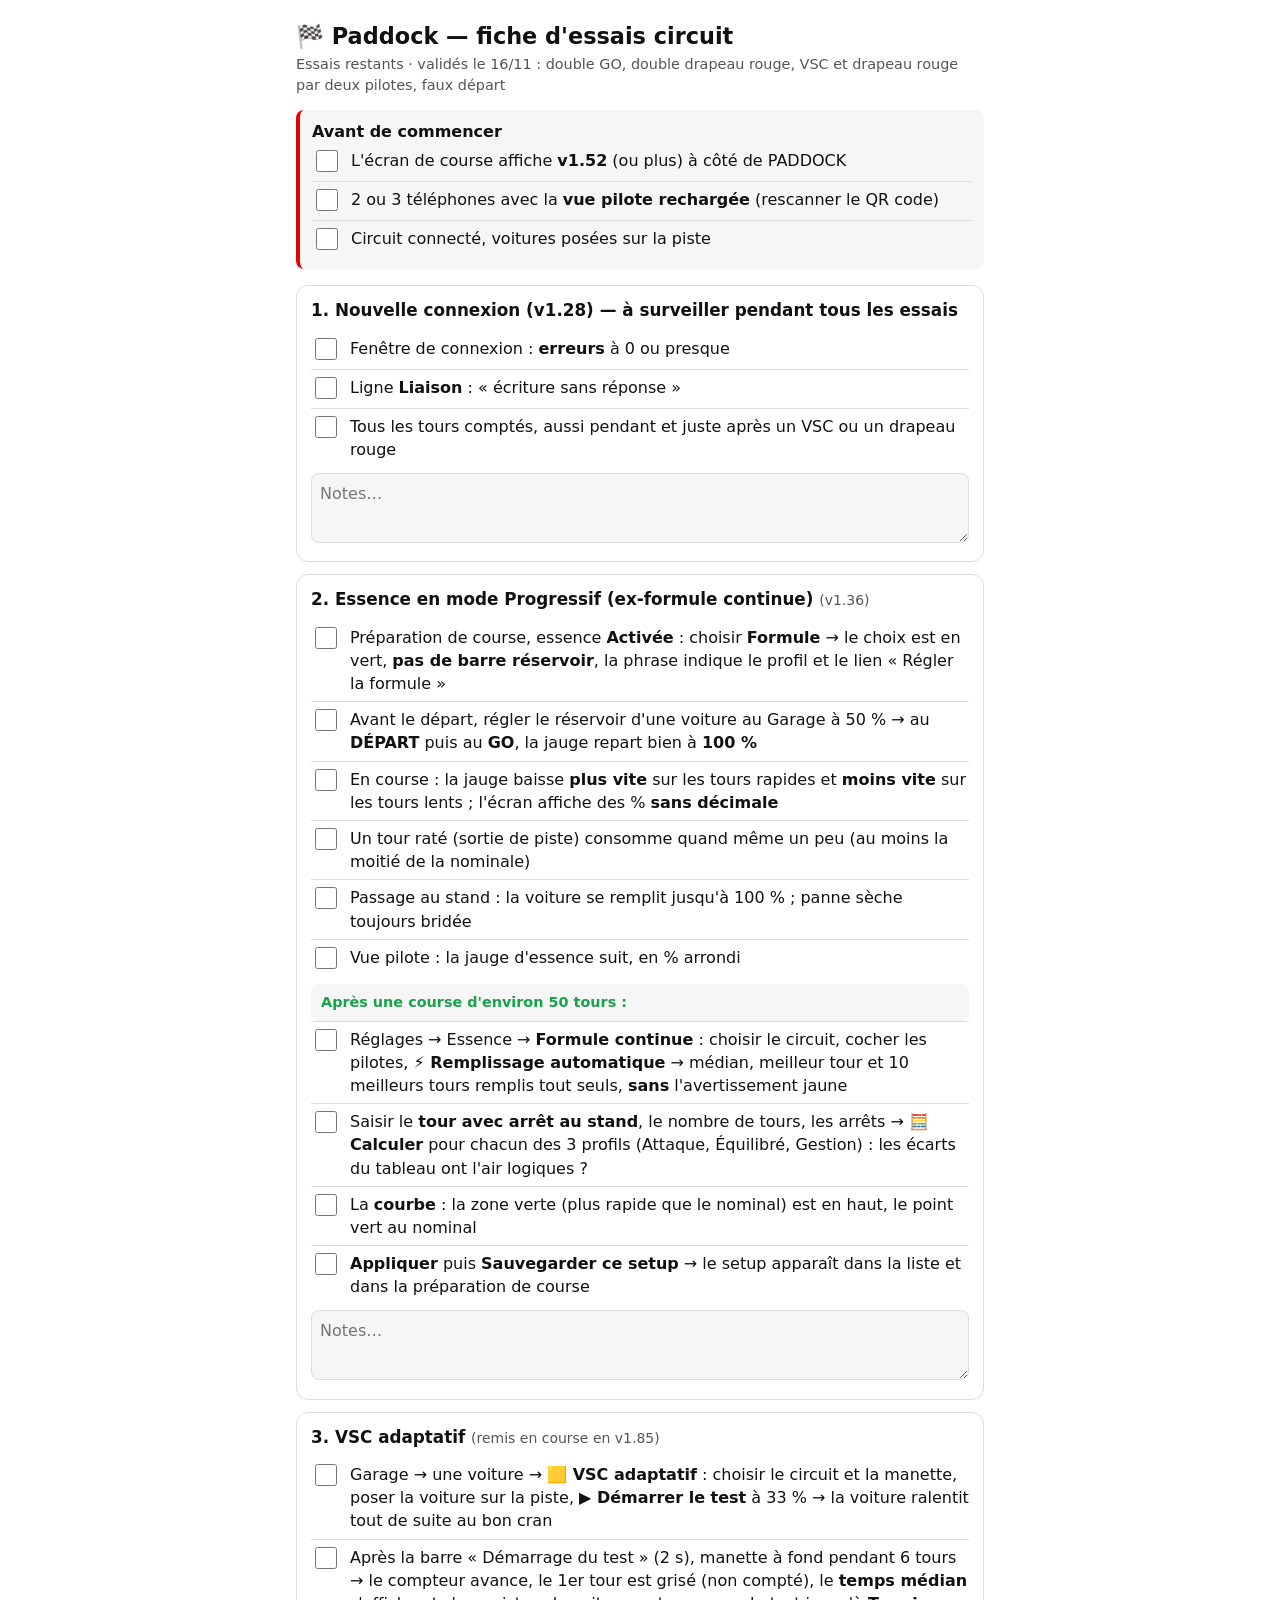
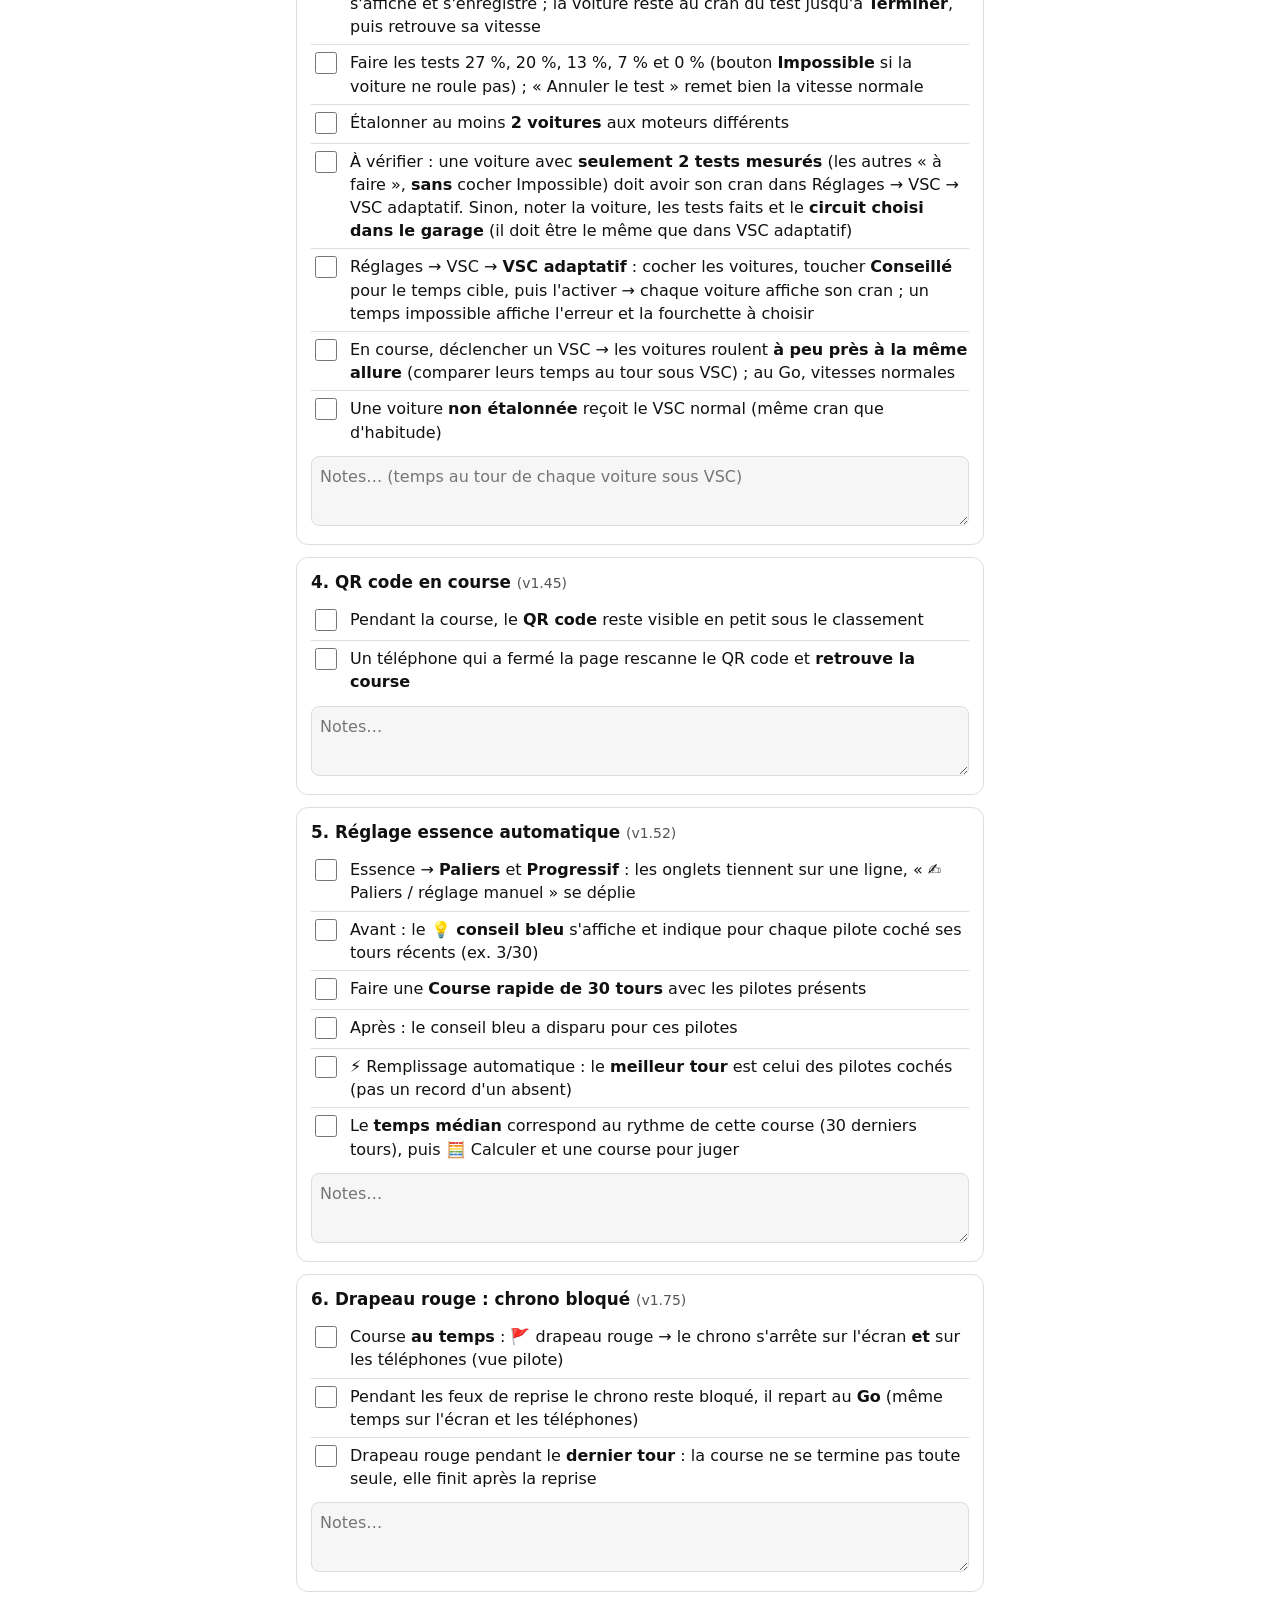
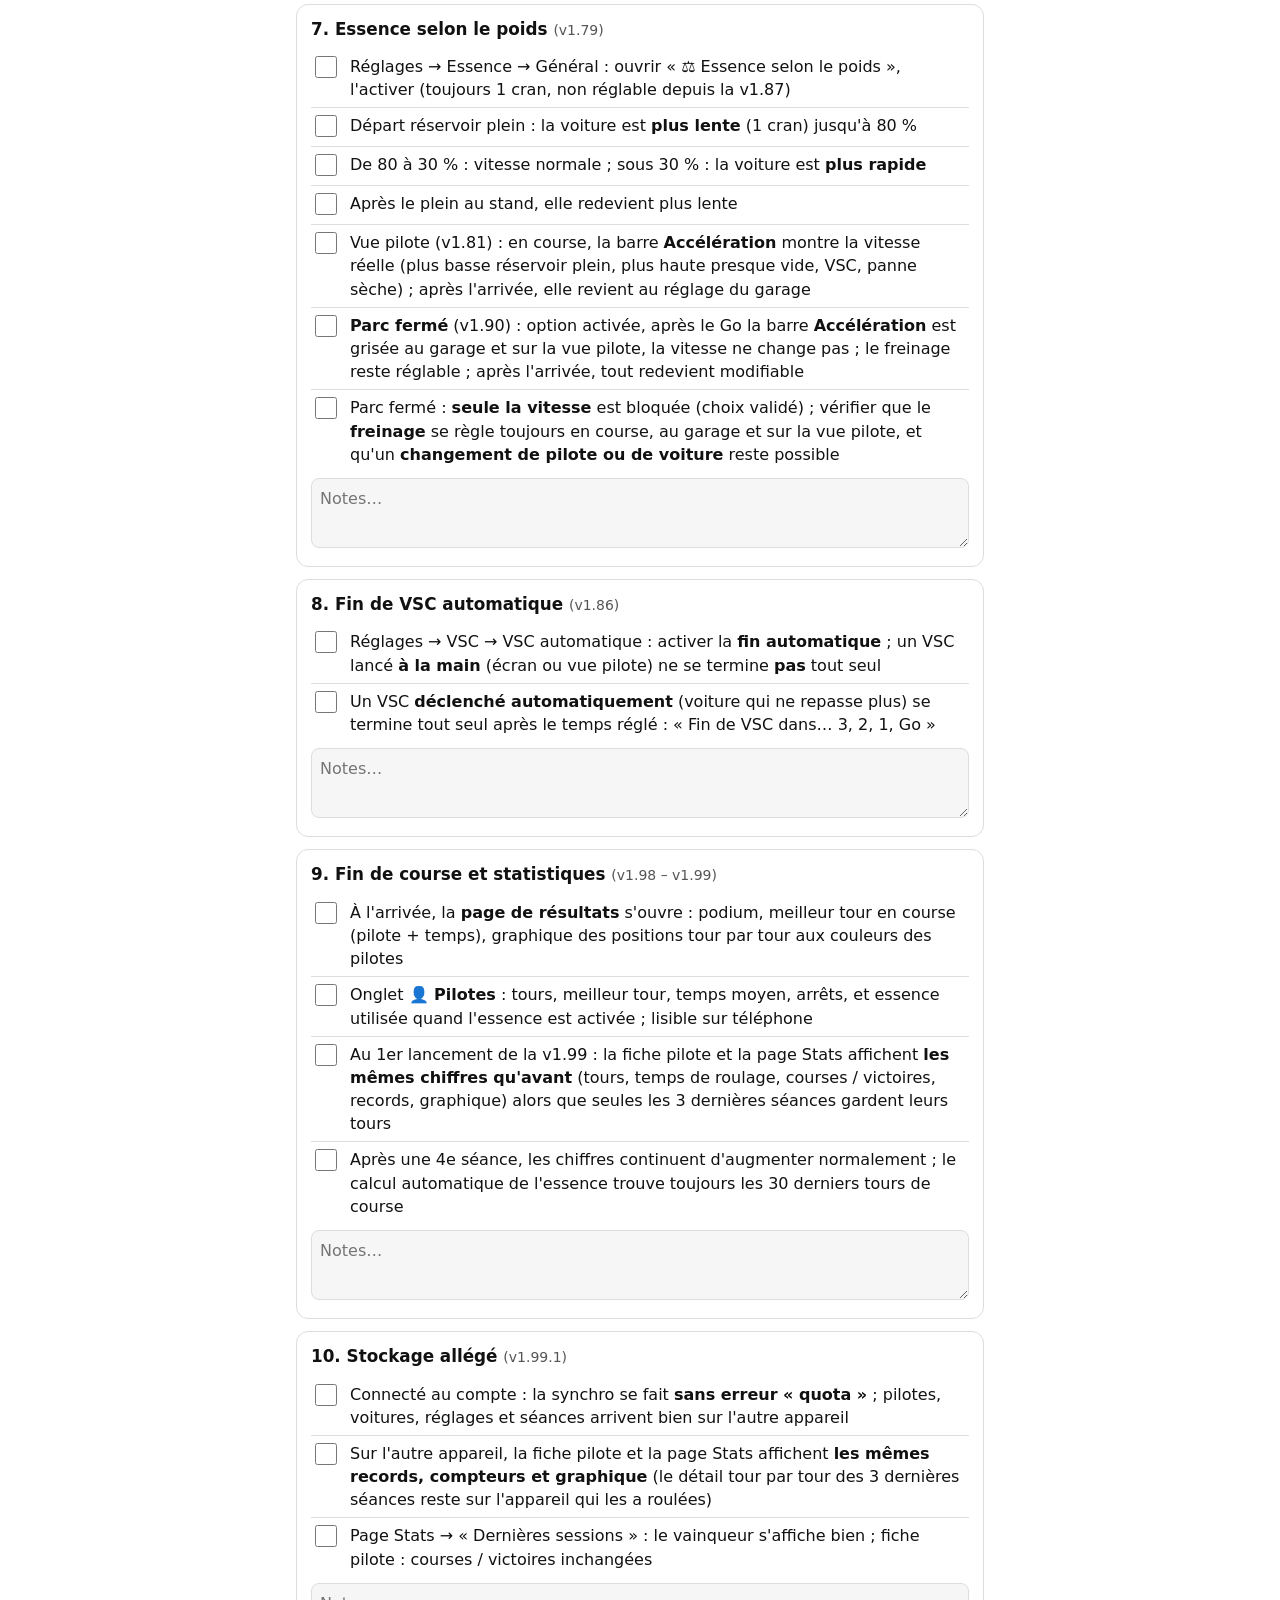
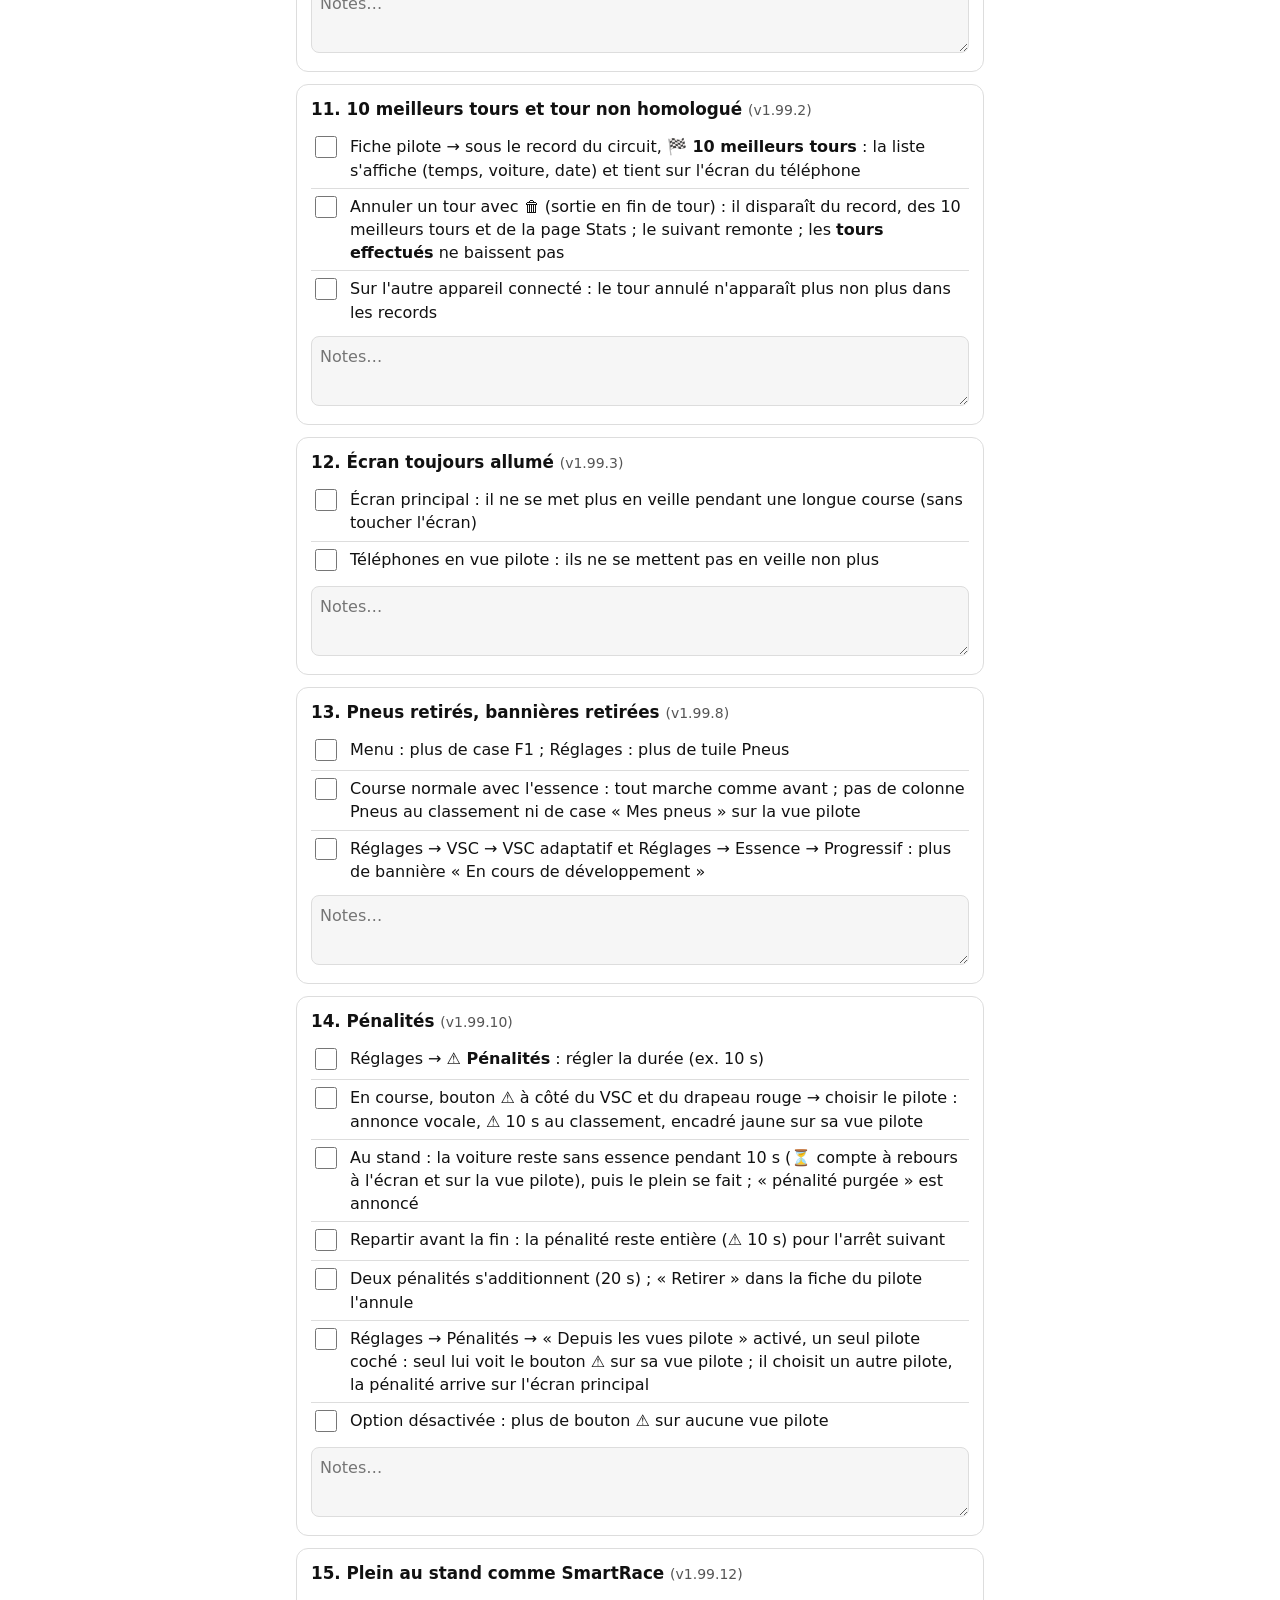
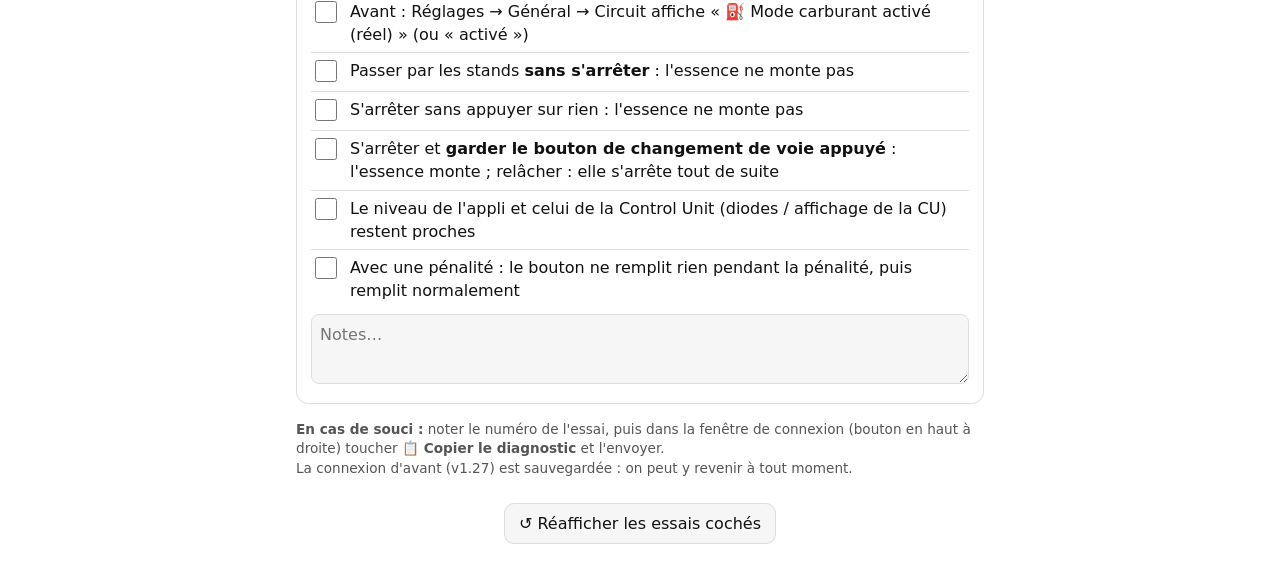
==== rapports/fiche-essais-circuit.html @ 30ddd827 "v1.99.12 : plein au stand, le mode carburant « réel » de la Control Unit (mode 6 du circuit) est rec" ====
<!doctype html>
<html lang="fr">
<head>
<meta charset="utf-8">
<meta name="viewport" content="width=device-width, initial-scale=1">
<title>Fiche d'essais circuit</title>
<style>
  :root { --bg: #ffffff; --text: #111; --muted: #555; --line: #ddd; --ok: #16a34a; --accent: #e10600; --box: #f6f6f6; }
  @media (prefers-color-scheme: dark) { :root { --bg: #0d1117; --text: #eee; --muted: #9aa4b2; --line: #2a3039; --box: #161b22; } }
  * { box-sizing: border-box; }
  body { margin: 0; background: var(--bg); color: var(--text); font: 16px/1.45 system-ui, -apple-system, "Segoe UI", Roboto, sans-serif; }
  main { max-width: 720px; margin: 0 auto; padding: 16px; }
  h1 { font-size: 1.4rem; margin: 4px 0 2px; }
  .sub { color: var(--muted); font-size: .9rem; margin-bottom: 14px; }
  .prep { background: var(--box); border-left: 4px solid var(--accent); padding: 10px 12px; border-radius: 8px; margin-bottom: 16px; }
  section { border: 1px solid var(--line); border-radius: 12px; padding: 12px 14px; margin-bottom: 12px; }
  h2 { font-size: 1.05rem; margin: 0 0 8px; }
  h2 small { color: var(--muted); font-weight: 500; }
  label { display: flex; gap: 10px; align-items: flex-start; padding: 6px 0; border-top: 1px solid var(--line); cursor: pointer; }
  label:first-of-type { border-top: 0; }
  input[type=checkbox] { width: 22px; height: 22px; flex: none; margin-top: 1px; accent-color: var(--ok); }
  .ok { color: var(--ok); font-weight: 700; }
  .warn { background: var(--box); border-radius: 8px; padding: 8px 10px; font-size: .9rem; margin-top: 6px; }
  textarea { width: 100%; min-height: 70px; margin-top: 6px; background: var(--box); color: var(--text); border: 1px solid var(--line); border-radius: 8px; padding: 8px; font: inherit; }
  footer { color: var(--muted); font-size: .85rem; margin: 16px 0 24px; }
  @media print { textarea { min-height: 50px; } section { break-inside: avoid; } }
</style>
</head>
<body>
<main>
  <h1>🏁 Paddock — fiche d'essais circuit</h1>
  <div class="sub">Essais restants · validés le 16/11 : double GO, double drapeau rouge, VSC et drapeau rouge par deux pilotes, faux départ</div>

  <div class="prep">
    <b>Avant de commencer</b>
    <label><input type="checkbox"><span>L'écran de course affiche <b>v1.52</b> (ou plus) à côté de PADDOCK</span></label>
    <label><input type="checkbox"><span>2 ou 3 téléphones avec la <b>vue pilote rechargée</b> (rescanner le QR code)</span></label>
    <label><input type="checkbox"><span>Circuit connecté, voitures posées sur la piste</span></label>
  </div>

  <section>
    <h2>1. Nouvelle connexion (v1.28) — à surveiller pendant tous les essais</h2>
    <label><input type="checkbox"><span>Fenêtre de connexion : <b>erreurs</b> à 0 ou presque</span></label>
    <label><input type="checkbox"><span>Ligne <b>Liaison</b> : « écriture sans réponse »</span></label>
    <label><input type="checkbox"><span>Tous les tours comptés, aussi pendant et juste après un VSC ou un drapeau rouge</span></label>
    <textarea placeholder="Notes…"></textarea>
  </section>

  <section>
    <h2>2. Essence en mode Progressif (ex-formule continue) <small>(v1.36)</small></h2>
    <label><input type="checkbox"><span>Préparation de course, essence <b>Activée</b> : choisir <b>Formule</b> → le choix est en vert, <b>pas de barre réservoir</b>, la phrase indique le profil et le lien « Régler la formule »</span></label>
    <label><input type="checkbox"><span>Avant le départ, régler le réservoir d'une voiture au Garage à 50 % → au <b>DÉPART</b> puis au <b>GO</b>, la jauge repart bien à <b>100 %</b></span></label>
    <label><input type="checkbox"><span>En course : la jauge baisse <b>plus vite</b> sur les tours rapides et <b>moins vite</b> sur les tours lents ; l'écran affiche des % <b>sans décimale</b></span></label>
    <label><input type="checkbox"><span>Un tour raté (sortie de piste) consomme quand même un peu (au moins la moitié de la nominale)</span></label>
    <label><input type="checkbox"><span>Passage au stand : la voiture se remplit jusqu'à 100 % ; panne sèche toujours bridée</span></label>
    <label><input type="checkbox"><span>Vue pilote : la jauge d'essence suit, en % arrondi</span></label>
    <div class="warn"><span class="ok">Après une course d'environ 50 tours :</span></div>
    <label><input type="checkbox"><span>Réglages → Essence → <b>Formule continue</b> : choisir le circuit, cocher les pilotes, <b>⚡ Remplissage automatique</b> → médian, meilleur tour et 10 meilleurs tours remplis tout seuls, <b>sans</b> l'avertissement jaune</span></label>
    <label><input type="checkbox"><span>Saisir le <b>tour avec arrêt au stand</b>, le nombre de tours, les arrêts → <b>🧮 Calculer</b> pour chacun des 3 profils (Attaque, Équilibré, Gestion) : les écarts du tableau ont l'air logiques ?</span></label>
    <label><input type="checkbox"><span>La <b>courbe</b> : la zone verte (plus rapide que le nominal) est en haut, le point vert au nominal</span></label>
    <label><input type="checkbox"><span><b>Appliquer</b> puis <b>Sauvegarder ce setup</b> → le setup apparaît dans la liste et dans la préparation de course</span></label>
    <textarea placeholder="Notes…"></textarea>
  </section>

  <section>
    <h2>3. VSC adaptatif <small>(remis en course en v1.85)</small></h2>
    <label><input type="checkbox"><span>Garage → une voiture → <b>🟨 VSC adaptatif</b> : choisir le circuit et la manette, poser la voiture sur la piste, <b>▶ Démarrer le test</b> à 33 % → la voiture ralentit tout de suite au bon cran</span></label>
    <label><input type="checkbox"><span>Après la barre « Démarrage du test » (2 s), manette à fond pendant 6 tours → le compteur avance, le 1er tour est grisé (non compté), le <b>temps médian</b> s'affiche et s'enregistre ; la voiture reste au cran du test jusqu'à <b>Terminer</b>, puis retrouve sa vitesse</span></label>
    <label><input type="checkbox"><span>Faire les tests 27 %, 20 %, 13 %, 7 % et 0 % (bouton <b>Impossible</b> si la voiture ne roule pas) ; « Annuler le test » remet bien la vitesse normale</span></label>
    <label><input type="checkbox"><span>Étalonner au moins <b>2 voitures</b> aux moteurs différents</span></label>
    <label><input type="checkbox"><span>À vérifier : une voiture avec <b>seulement 2 tests mesurés</b> (les autres « à faire », <b>sans</b> cocher Impossible) doit avoir son cran dans Réglages → VSC → VSC adaptatif. Sinon, noter la voiture, les tests faits et le <b>circuit choisi dans le garage</b> (il doit être le même que dans VSC adaptatif)</span></label>
    <label><input type="checkbox"><span>Réglages → VSC → <b>VSC adaptatif</b> : cocher les voitures, toucher <b>Conseillé</b> pour le temps cible, puis l'activer → chaque voiture affiche son cran ; un temps impossible affiche l'erreur et la fourchette à choisir</span></label>
    <label><input type="checkbox"><span>En course, déclencher un VSC → les voitures roulent <b>à peu près à la même allure</b> (comparer leurs temps au tour sous VSC) ; au Go, vitesses normales</span></label>
    <label><input type="checkbox"><span>Une voiture <b>non étalonnée</b> reçoit le VSC normal (même cran que d'habitude)</span></label>
    <textarea placeholder="Notes… (temps au tour de chaque voiture sous VSC)"></textarea>
  </section>

  <section>
    <h2>4. QR code en course <small>(v1.45)</small></h2>
    <label><input type="checkbox"><span>Pendant la course, le <b>QR code</b> reste visible en petit sous le classement</span></label>
    <label><input type="checkbox"><span>Un téléphone qui a fermé la page rescanne le QR code et <b>retrouve la course</b></span></label>
    <textarea placeholder="Notes…"></textarea>
  </section>

  <section>
    <h2>5. Réglage essence automatique <small>(v1.52)</small></h2>
    <label><input type="checkbox"><span>Essence → <b>Paliers</b> et <b>Progressif</b> : les onglets tiennent sur une ligne, « ✍️ Paliers / réglage manuel » se déplie</span></label>
    <label><input type="checkbox"><span>Avant : le <b>💡 conseil bleu</b> s'affiche et indique pour chaque pilote coché ses tours récents (ex. 3/30)</span></label>
    <label><input type="checkbox"><span>Faire une <b>Course rapide de 30 tours</b> avec les pilotes présents</span></label>
    <label><input type="checkbox"><span>Après : le conseil bleu a disparu pour ces pilotes</span></label>
    <label><input type="checkbox"><span>⚡ Remplissage automatique : le <b>meilleur tour</b> est celui des pilotes cochés (pas un record d'un absent)</span></label>
    <label><input type="checkbox"><span>Le <b>temps médian</b> correspond au rythme de cette course (30 derniers tours), puis 🧮 Calculer et une course pour juger</span></label>
    <textarea placeholder="Notes…"></textarea>
  </section>

  <section>
    <h2>6. Drapeau rouge : chrono bloqué <small>(v1.75)</small></h2>
    <label><input type="checkbox"><span>Course <b>au temps</b> : 🚩 drapeau rouge → le chrono s'arrête sur l'écran <b>et</b> sur les téléphones (vue pilote)</span></label>
    <label><input type="checkbox"><span>Pendant les feux de reprise le chrono reste bloqué, il repart au <b>Go</b> (même temps sur l'écran et les téléphones)</span></label>
    <label><input type="checkbox"><span>Drapeau rouge pendant le <b>dernier tour</b> : la course ne se termine pas toute seule, elle finit après la reprise</span></label>
    <textarea placeholder="Notes…"></textarea>
  </section>

  <section>
    <h2>7. Essence selon le poids <small>(v1.79)</small></h2>
    <label><input type="checkbox"><span>Réglages → Essence → Général : ouvrir « ⚖️ Essence selon le poids », l'activer (toujours 1 cran, non réglable depuis la v1.87)</span></label>
    <label><input type="checkbox"><span>Départ réservoir plein : la voiture est <b>plus lente</b> (1 cran) jusqu'à 80 %</span></label>
    <label><input type="checkbox"><span>De 80 à 30 % : vitesse normale ; sous 30 % : la voiture est <b>plus rapide</b></span></label>
    <label><input type="checkbox"><span>Après le plein au stand, elle redevient plus lente</span></label>
    <label><input type="checkbox"><span>Vue pilote (v1.81) : en course, la barre <b>Accélération</b> montre la vitesse réelle (plus basse réservoir plein, plus haute presque vide, VSC, panne sèche) ; après l'arrivée, elle revient au réglage du garage</span></label>
    <label><input type="checkbox"><span><b>Parc fermé</b> (v1.90) : option activée, après le Go la barre <b>Accélération</b> est grisée au garage et sur la vue pilote, la vitesse ne change pas ; le freinage reste réglable ; après l'arrivée, tout redevient modifiable</span></label>
    <label><input type="checkbox"><span>Parc fermé : <b>seule la vitesse</b> est bloquée (choix validé) ; vérifier que le <b>freinage</b> se règle toujours en course, au garage et sur la vue pilote, et qu'un <b>changement de pilote ou de voiture</b> reste possible</span></label>
    <textarea placeholder="Notes…"></textarea>
  </section>

  <section>
    <h2>8. Fin de VSC automatique <small>(v1.86)</small></h2>
    <label><input type="checkbox"><span>Réglages → VSC → VSC automatique : activer la <b>fin automatique</b> ; un VSC lancé <b>à la main</b> (écran ou vue pilote) ne se termine <b>pas</b> tout seul</span></label>
    <label><input type="checkbox"><span>Un VSC <b>déclenché automatiquement</b> (voiture qui ne repasse plus) se termine tout seul après le temps réglé : « Fin de VSC dans… 3, 2, 1, Go »</span></label>
    <textarea placeholder="Notes…"></textarea>
  </section>

  <section>
    <h2>9. Fin de course et statistiques <small>(v1.98 – v1.99)</small></h2>
    <label><input type="checkbox"><span>À l'arrivée, la <b>page de résultats</b> s'ouvre : podium, meilleur tour en course (pilote + temps), graphique des positions tour par tour aux couleurs des pilotes</span></label>
    <label><input type="checkbox"><span>Onglet <b>👤 Pilotes</b> : tours, meilleur tour, temps moyen, arrêts, et essence utilisée quand l'essence est activée ; lisible sur téléphone</span></label>
    <label><input type="checkbox"><span>Au 1er lancement de la v1.99 : la fiche pilote et la page Stats affichent <b>les mêmes chiffres qu'avant</b> (tours, temps de roulage, courses / victoires, records, graphique) alors que seules les 3 dernières séances gardent leurs tours</span></label>
    <label><input type="checkbox"><span>Après une 4e séance, les chiffres continuent d'augmenter normalement ; le calcul automatique de l'essence trouve toujours les 30 derniers tours de course</span></label>
    <textarea placeholder="Notes…"></textarea>
  </section>

  <section>
    <h2>10. Stockage allégé <small>(v1.99.1)</small></h2>
    <label><input type="checkbox"><span>Connecté au compte : la synchro se fait <b>sans erreur « quota »</b> ; pilotes, voitures, réglages et séances arrivent bien sur l'autre appareil</span></label>
    <label><input type="checkbox"><span>Sur l'autre appareil, la fiche pilote et la page Stats affichent <b>les mêmes records, compteurs et graphique</b> (le détail tour par tour des 3 dernières séances reste sur l'appareil qui les a roulées)</span></label>
    <label><input type="checkbox"><span>Page Stats → « Dernières sessions » : le vainqueur s'affiche bien ; fiche pilote : courses / victoires inchangées</span></label>
    <textarea placeholder="Notes…"></textarea>
  </section>

  <section>
    <h2>11. 10 meilleurs tours et tour non homologué <small>(v1.99.2)</small></h2>
    <label><input type="checkbox"><span>Fiche pilote → sous le record du circuit, <b>🏁 10 meilleurs tours</b> : la liste s'affiche (temps, voiture, date) et tient sur l'écran du téléphone</span></label>
    <label><input type="checkbox"><span>Annuler un tour avec 🗑 (sortie en fin de tour) : il disparaît du record, des 10 meilleurs tours et de la page Stats ; le suivant remonte ; les <b>tours effectués</b> ne baissent pas</span></label>
    <label><input type="checkbox"><span>Sur l'autre appareil connecté : le tour annulé n'apparaît plus non plus dans les records</span></label>
    <textarea placeholder="Notes…"></textarea>
  </section>

  <section>
    <h2>12. Écran toujours allumé <small>(v1.99.3)</small></h2>
    <label><input type="checkbox"><span>Écran principal : il ne se met plus en veille pendant une longue course (sans toucher l'écran)</span></label>
    <label><input type="checkbox"><span>Téléphones en vue pilote : ils ne se mettent pas en veille non plus</span></label>
    <textarea placeholder="Notes…"></textarea>
  </section>

  <section>
    <h2>13. Pneus retirés, bannières retirées <small>(v1.99.8)</small></h2>
    <label><input type="checkbox"><span>Menu : plus de case F1 ; Réglages : plus de tuile Pneus</span></label>
    <label><input type="checkbox"><span>Course normale avec l'essence : tout marche comme avant ; pas de colonne Pneus au classement ni de case « Mes pneus » sur la vue pilote</span></label>
    <label><input type="checkbox"><span>Réglages → VSC → VSC adaptatif et Réglages → Essence → Progressif : plus de bannière « En cours de développement »</span></label>
    <textarea placeholder="Notes…"></textarea>
  </section>

  <section>
    <h2>14. Pénalités <small>(v1.99.10)</small></h2>
    <label><input type="checkbox"><span>Réglages → <b>⚠️ Pénalités</b> : régler la durée (ex. 10 s)</span></label>
    <label><input type="checkbox"><span>En course, bouton <b>⚠️</b> à côté du VSC et du drapeau rouge → choisir le pilote : annonce vocale, ⚠️ 10 s au classement, encadré jaune sur sa vue pilote</span></label>
    <label><input type="checkbox"><span>Au stand : la voiture reste sans essence pendant 10 s (⏳ compte à rebours à l'écran et sur la vue pilote), puis le plein se fait ; « pénalité purgée » est annoncé</span></label>
    <label><input type="checkbox"><span>Repartir avant la fin : la pénalité reste entière (⚠️ 10 s) pour l'arrêt suivant</span></label>
    <label><input type="checkbox"><span>Deux pénalités s'additionnent (20 s) ; « Retirer » dans la fiche du pilote l'annule</span></label>
    <label><input type="checkbox"><span>Réglages → Pénalités → « Depuis les vues pilote » activé, un seul pilote coché : seul lui voit le bouton ⚠️ sur sa vue pilote ; il choisit un autre pilote, la pénalité arrive sur l'écran principal</span></label>
    <label><input type="checkbox"><span>Option désactivée : plus de bouton ⚠️ sur aucune vue pilote</span></label>
    <textarea placeholder="Notes…"></textarea>
  </section>

  <section>
    <h2>15. Plein au stand comme SmartRace <small>(v1.99.12)</small></h2>
    <label><input type="checkbox"><span>Avant : Réglages → Général → Circuit affiche « ⛽ Mode carburant activé (réel) » (ou « activé »)</span></label>
    <label><input type="checkbox"><span>Passer par les stands <b>sans s'arrêter</b> : l'essence ne monte pas</span></label>
    <label><input type="checkbox"><span>S'arrêter sans appuyer sur rien : l'essence ne monte pas</span></label>
    <label><input type="checkbox"><span>S'arrêter et <b>garder le bouton de changement de voie appuyé</b> : l'essence monte ; relâcher : elle s'arrête tout de suite</span></label>
    <label><input type="checkbox"><span>Le niveau de l'appli et celui de la Control Unit (diodes / affichage de la CU) restent proches</span></label>
    <label><input type="checkbox"><span>Avec une pénalité : le bouton ne remplit rien pendant la pénalité, puis remplit normalement</span></label>
    <textarea placeholder="Notes…"></textarea>
  </section>

  <footer>
    <b>En cas de souci :</b> noter le numéro de l'essai, puis dans la fenêtre de connexion (bouton en haut à droite) toucher <b>📋 Copier le diagnostic</b> et l'envoyer.<br>
    La connexion d'avant (v1.27) est sauvegardée : on peut y revenir à tout moment.
  </footer>
  <p style="text-align:center;margin:0 0 24px"><button id="resetDone" style="font:inherit;padding:8px 14px;border-radius:10px;border:1px solid var(--line);background:var(--box);color:var(--text)">↺ Réafficher les essais cochés</button></p>
</main>
<script>
// Une case cochée fait disparaître sa ligne (et l'essai entier quand toutes ses cases sont cochées).
// Gardé sur ce téléphone : en rouvrant la fiche, on ne voit plus que ce qui reste à faire.
(() => {
  const KEY = 'paddock.fiche.faits';
  let done = [];
  try { done = JSON.parse(localStorage.getItem(KEY) || '[]'); } catch (e) { done = []; }
  const save = () => { try { localStorage.setItem(KEY, JSON.stringify(done)); } catch (e) { /* stockage indisponible */ } };
  const boxes = [...document.querySelectorAll('label input[type=checkbox]')];
  const keyOf = (cb) => cb.closest('label').innerText.trim().slice(0, 80);
  const apply = () => {
    boxes.forEach((cb) => { const hide = done.includes(keyOf(cb)); cb.checked = hide; cb.closest('label').style.display = hide ? 'none' : ''; });
    document.querySelectorAll('section, .prep').forEach((s) => {
      const ls = [...s.querySelectorAll('label')];
      if (ls.length) s.style.display = ls.every((l) => l.style.display === 'none') ? 'none' : '';
    });
  };
  boxes.forEach((cb) => cb.addEventListener('change', () => {
    const k = keyOf(cb);
    if (cb.checked && !done.includes(k)) done.push(k);
    if (!cb.checked) done = done.filter((x) => x !== k);
    save();
    setTimeout(apply, 250); // petit délai pour voir la case se cocher
  }));
  document.getElementById('resetDone').onclick = () => { done = []; save(); apply(); };
  apply();
})();
</script>
</body>
</html>
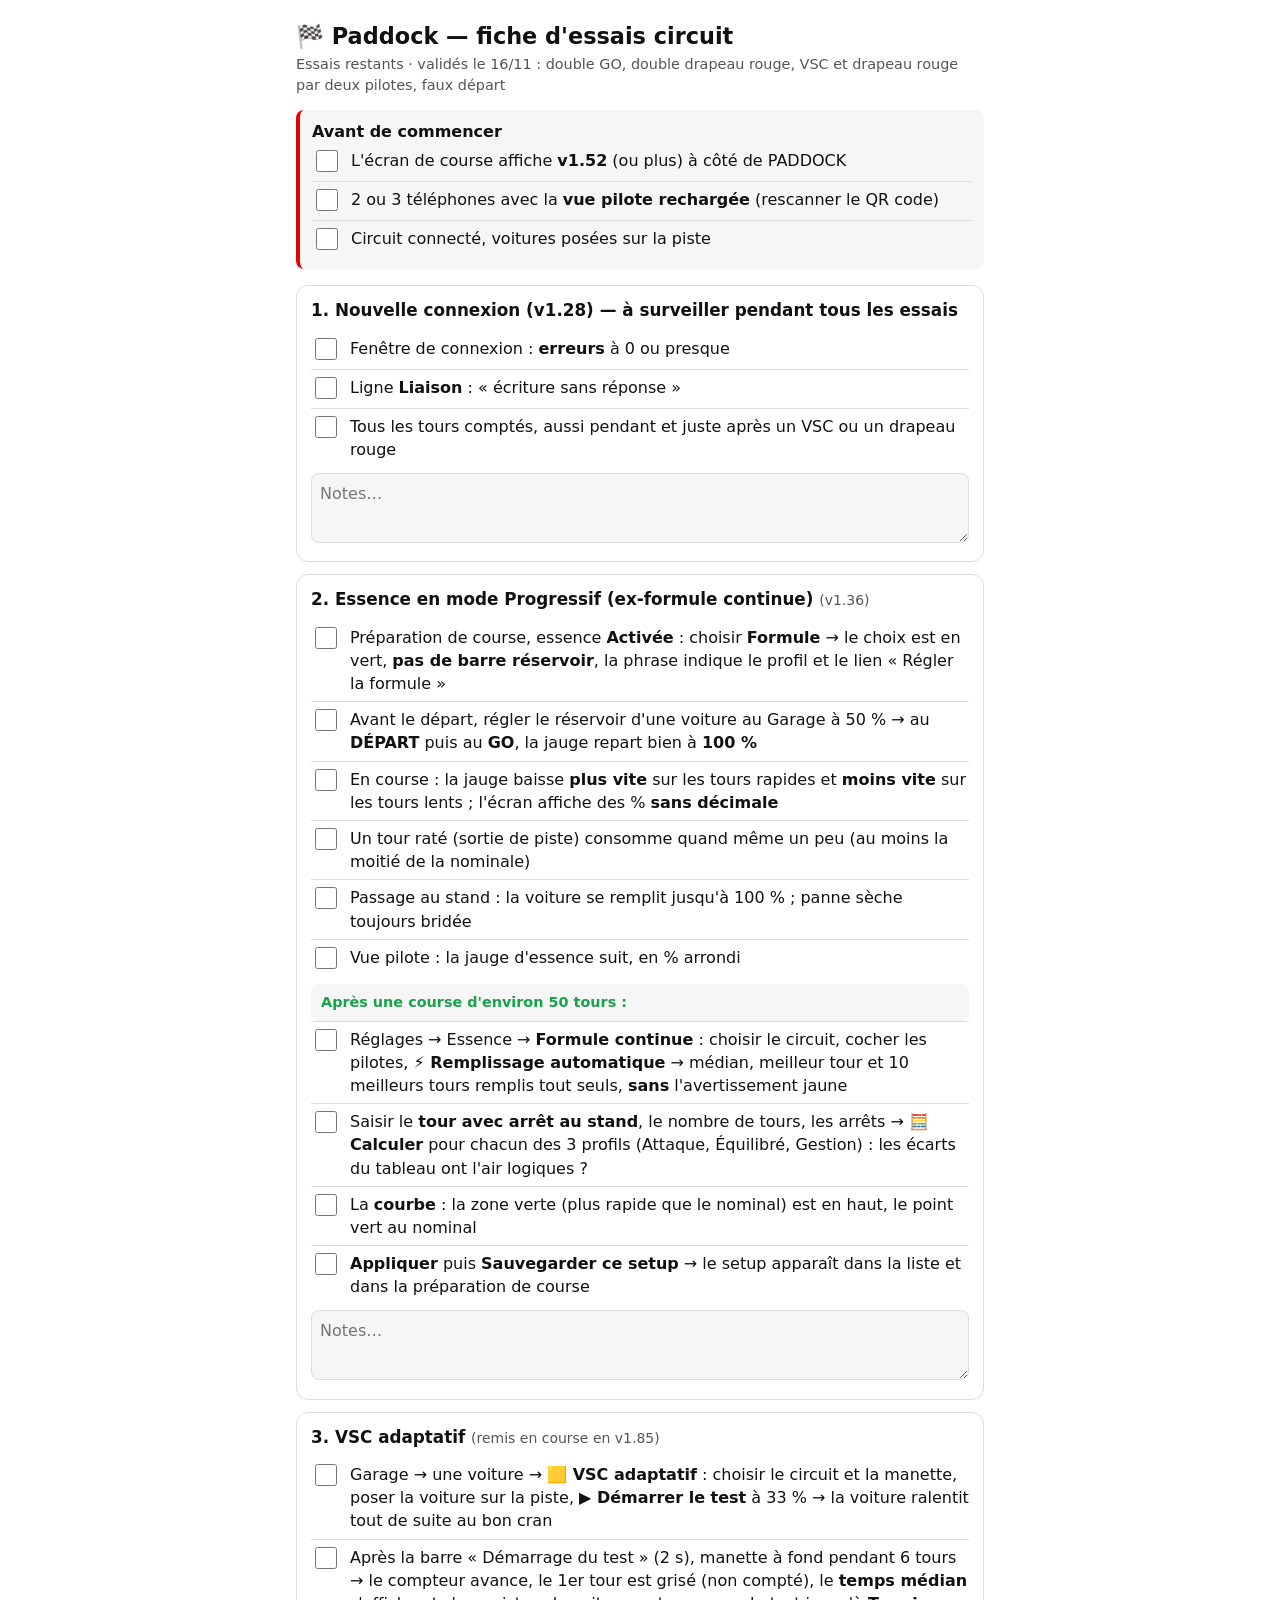
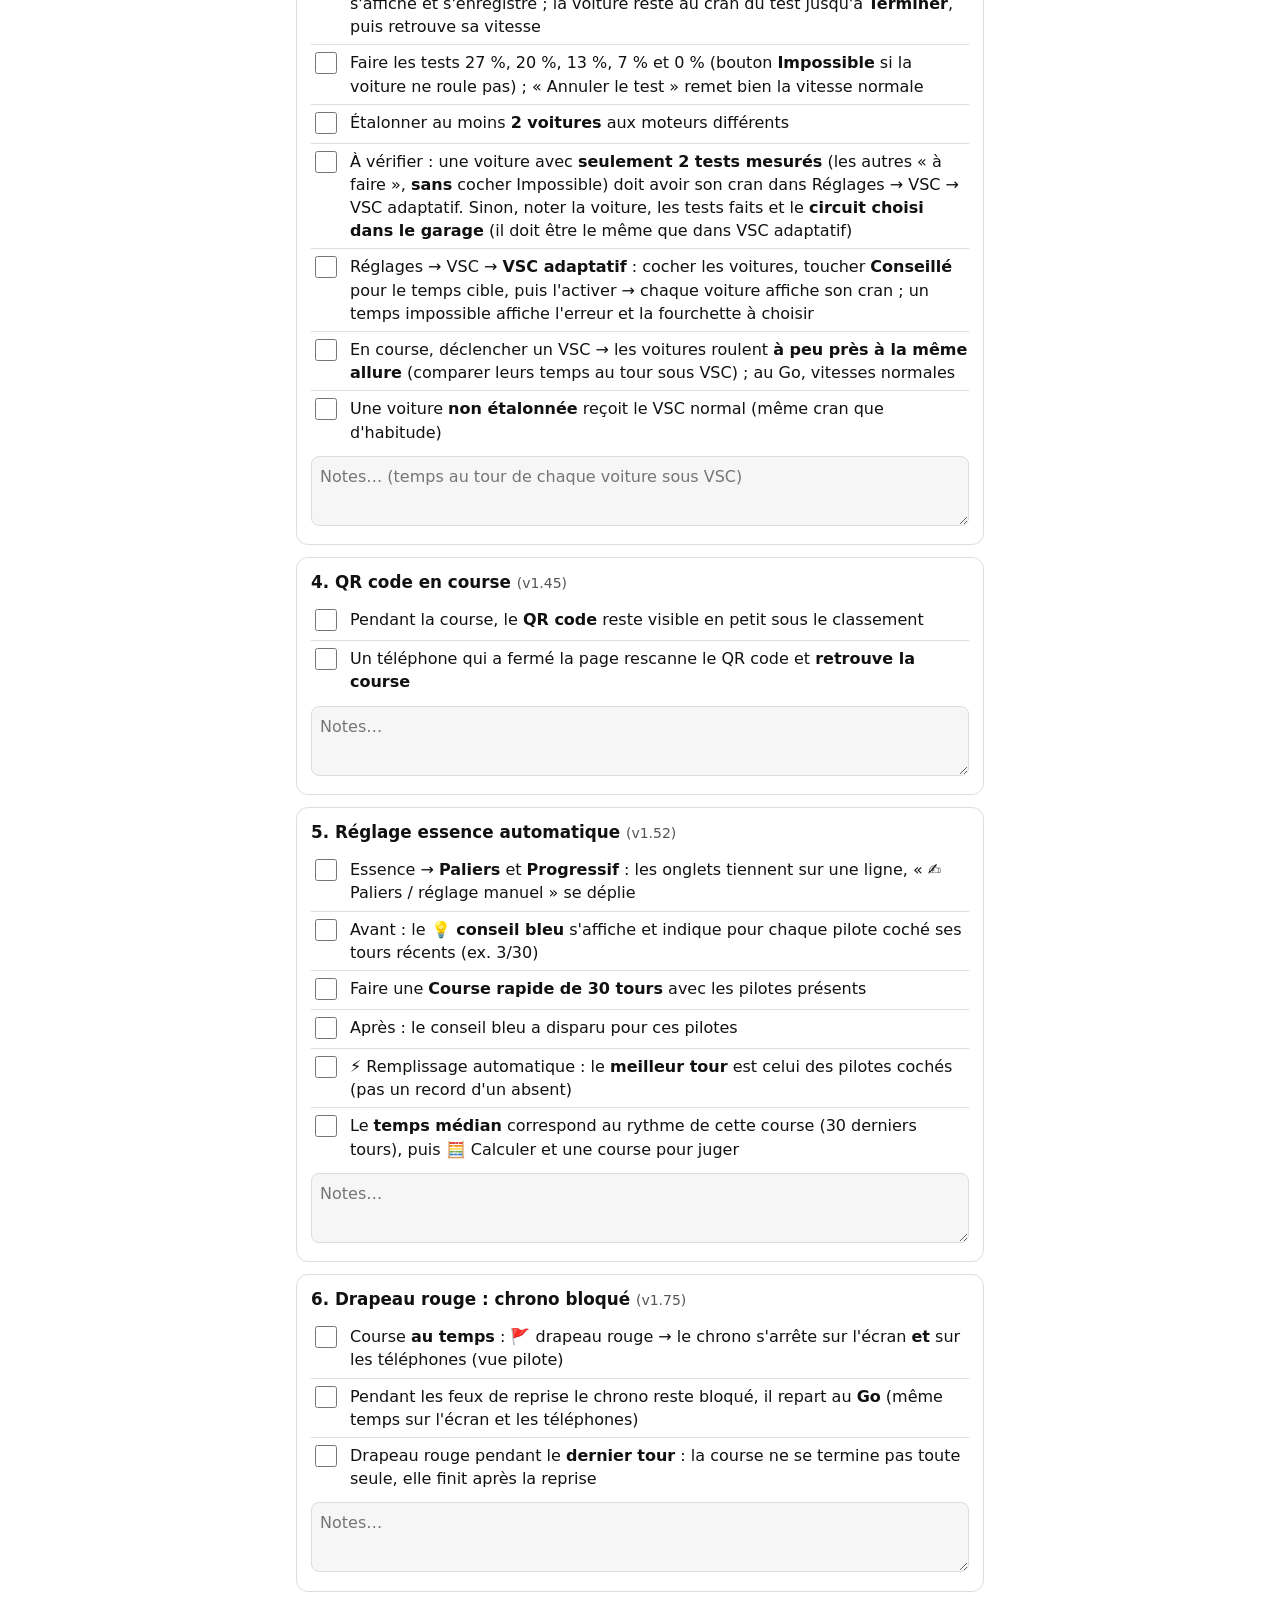
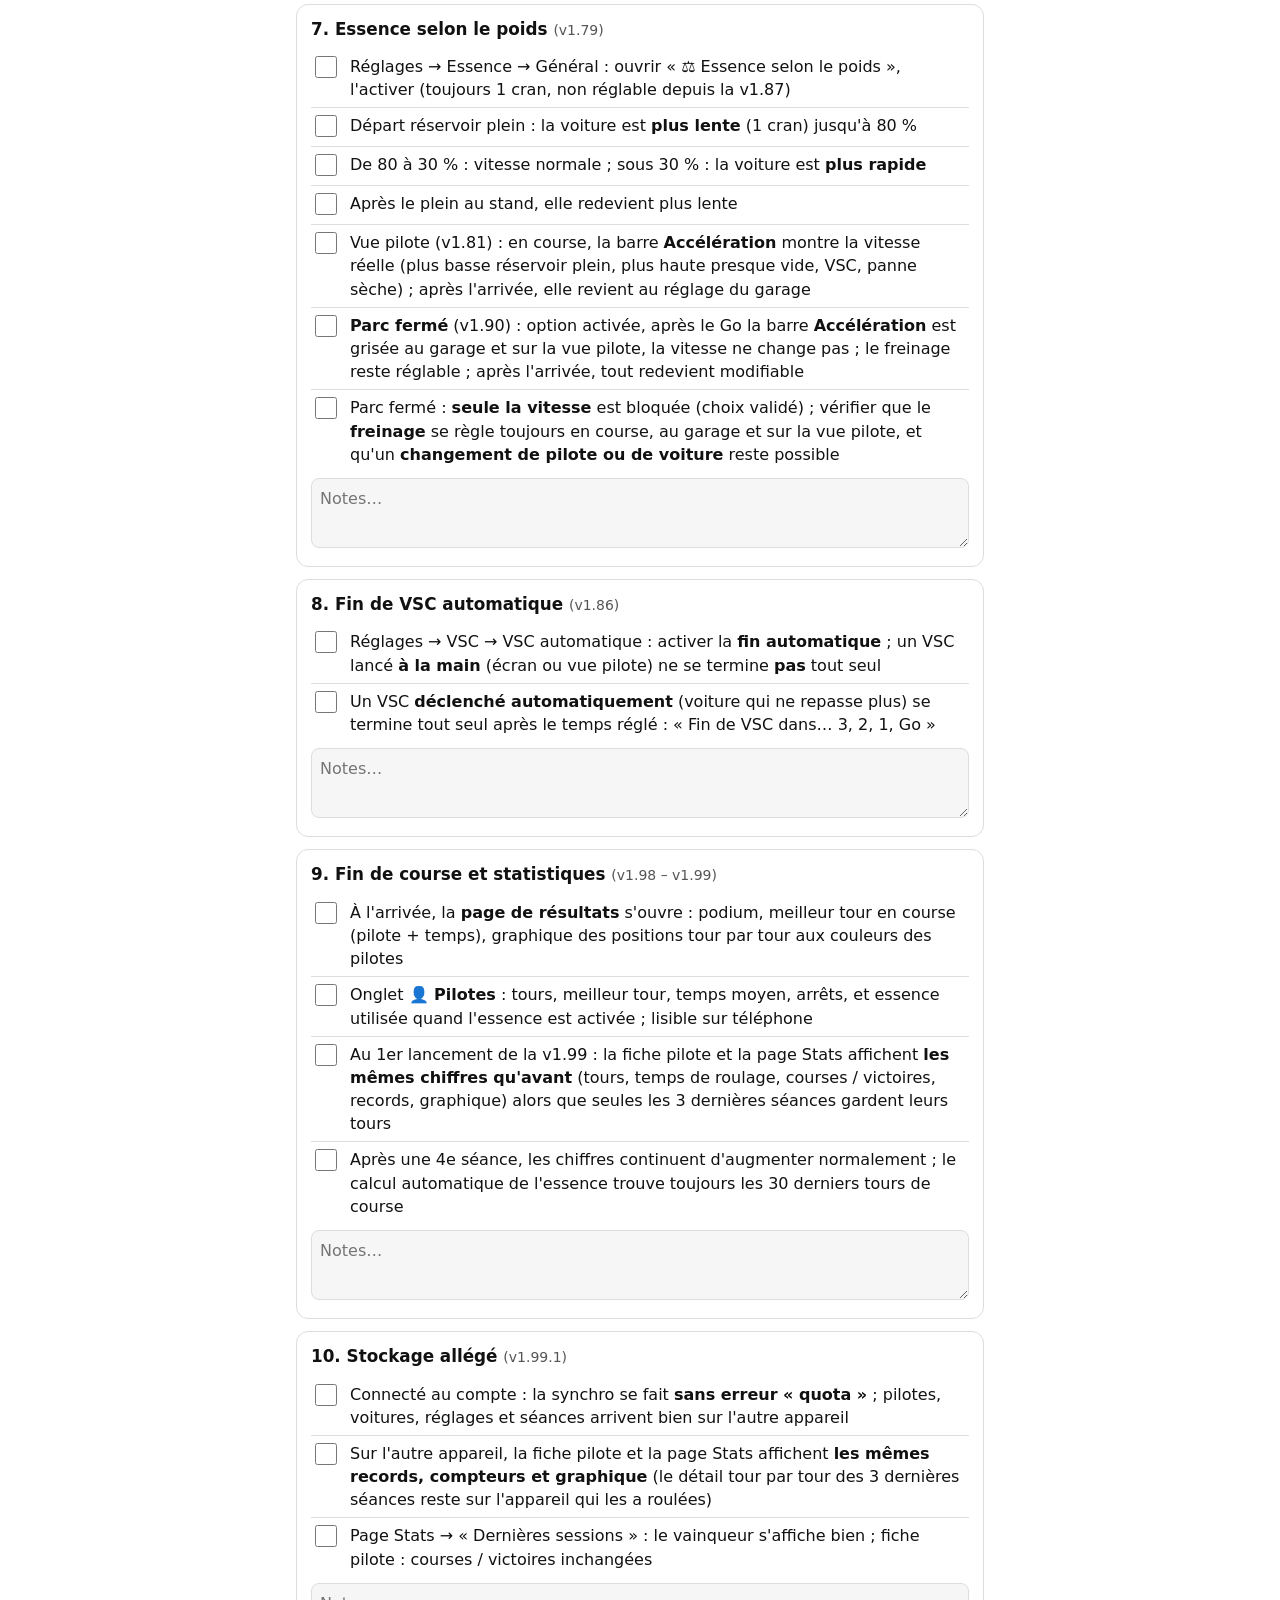
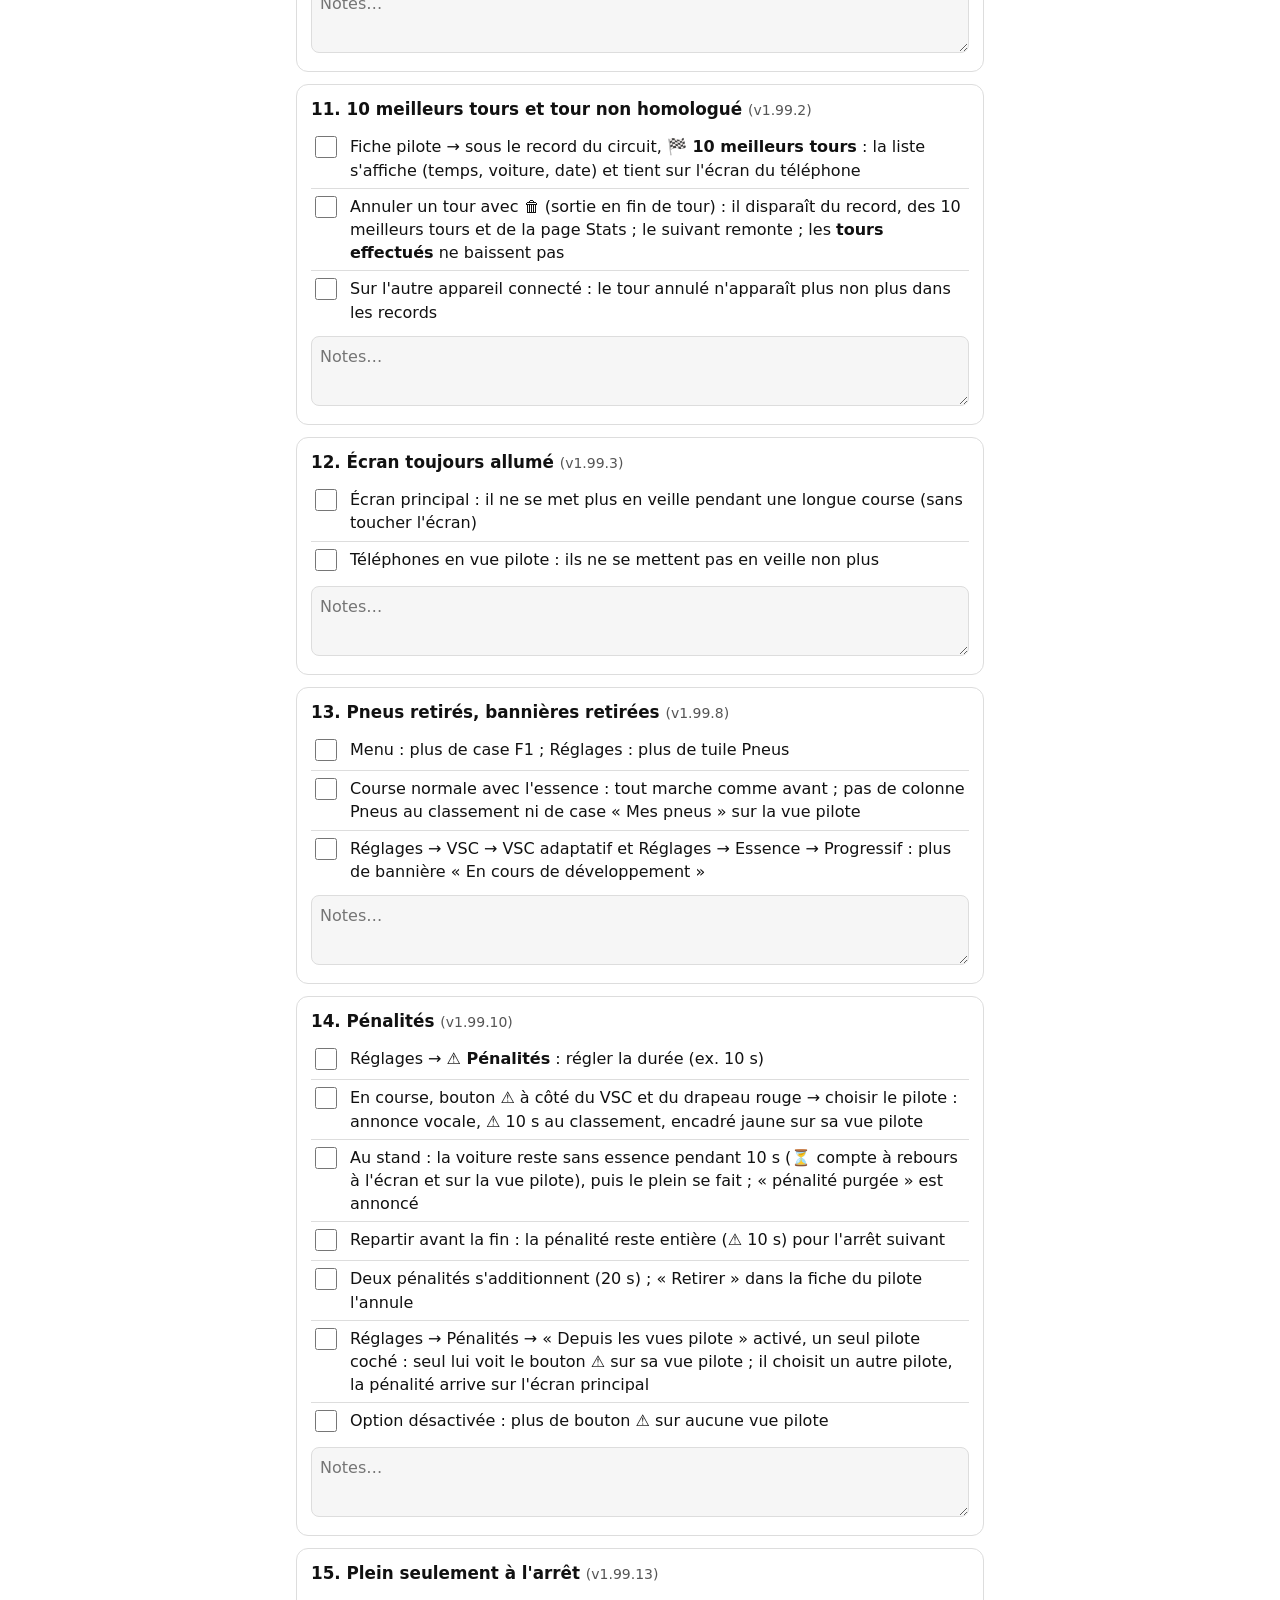
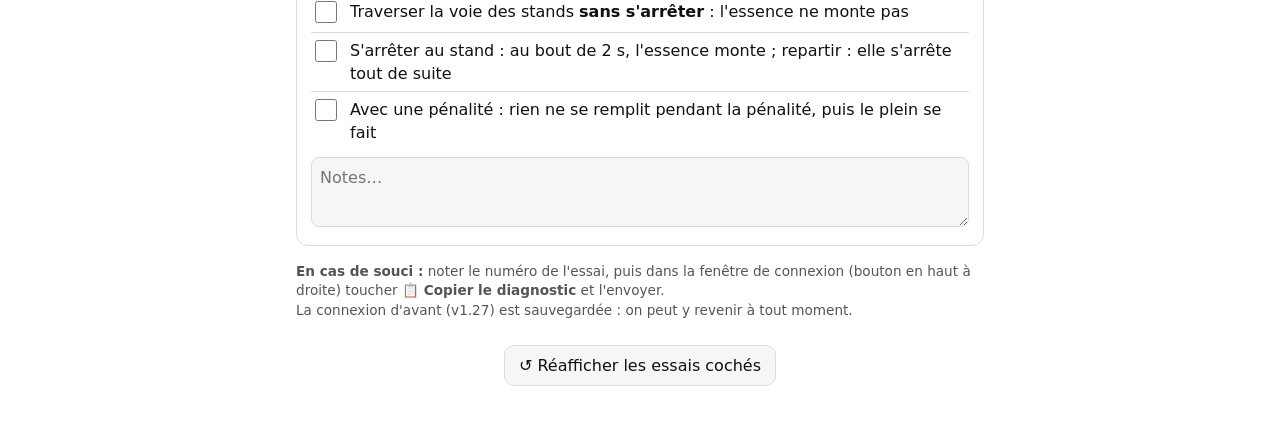
==== commit e3231b0b: "v1.99.13 : plein au stand seulement quand la voiture est arrêtée (après 2 s dans la voie des stands," ====
--- a/rapports/fiche-essais-circuit.html
+++ b/rapports/fiche-essais-circuit.html
@@ -173,13 +173,10 @@
   </section>
 
   <section>
-    <h2>15. Plein au stand comme SmartRace <small>(v1.99.12)</small></h2>
-    <label><input type="checkbox"><span>Avant : Réglages → Général → Circuit affiche « ⛽ Mode carburant activé (réel) » (ou « activé »)</span></label>
-    <label><input type="checkbox"><span>Passer par les stands <b>sans s'arrêter</b> : l'essence ne monte pas</span></label>
-    <label><input type="checkbox"><span>S'arrêter sans appuyer sur rien : l'essence ne monte pas</span></label>
-    <label><input type="checkbox"><span>S'arrêter et <b>garder le bouton de changement de voie appuyé</b> : l'essence monte ; relâcher : elle s'arrête tout de suite</span></label>
-    <label><input type="checkbox"><span>Le niveau de l'appli et celui de la Control Unit (diodes / affichage de la CU) restent proches</span></label>
-    <label><input type="checkbox"><span>Avec une pénalité : le bouton ne remplit rien pendant la pénalité, puis remplit normalement</span></label>
+    <h2>15. Plein seulement à l'arrêt <small>(v1.99.13)</small></h2>
+    <label><input type="checkbox"><span>Traverser la voie des stands <b>sans s'arrêter</b> : l'essence ne monte pas</span></label>
+    <label><input type="checkbox"><span>S'arrêter au stand : au bout de 2 s, l'essence monte ; repartir : elle s'arrête tout de suite</span></label>
+    <label><input type="checkbox"><span>Avec une pénalité : rien ne se remplit pendant la pénalité, puis le plein se fait</span></label>
     <textarea placeholder="Notes…"></textarea>
   </section>
 
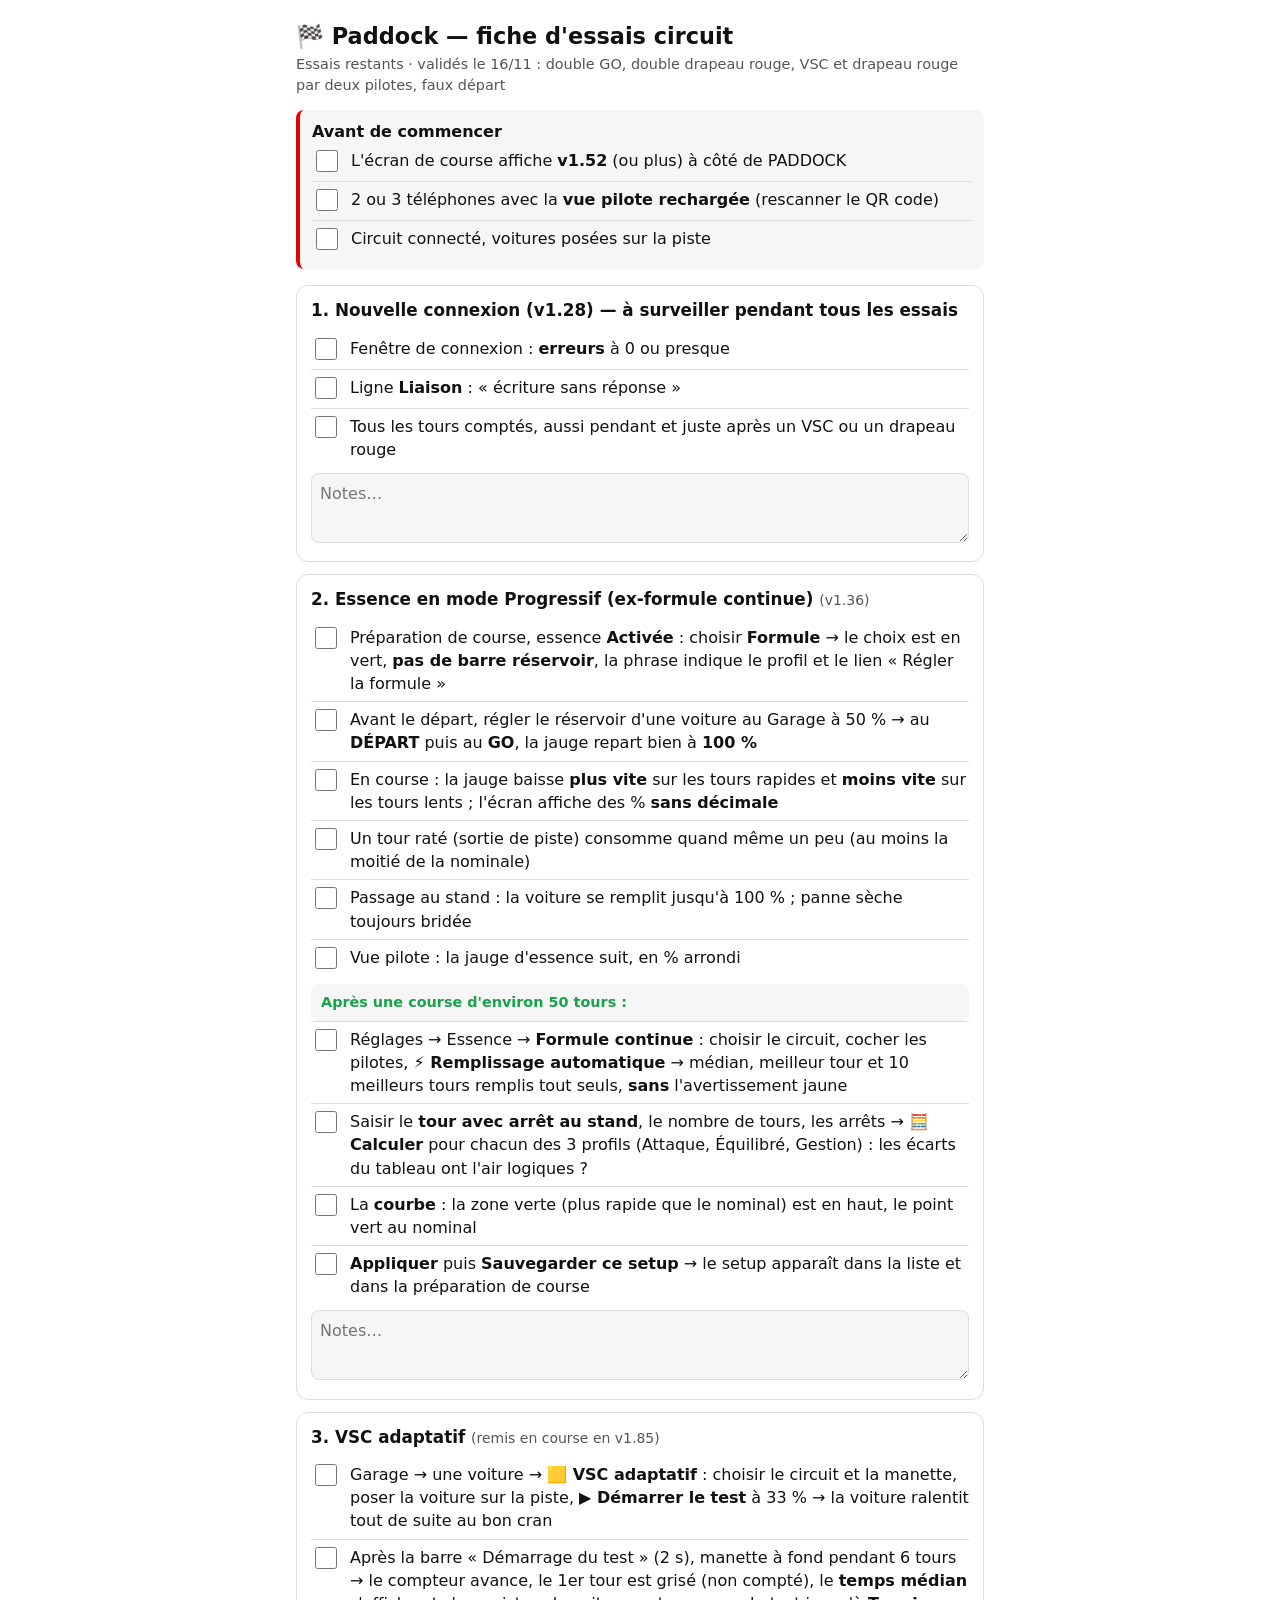
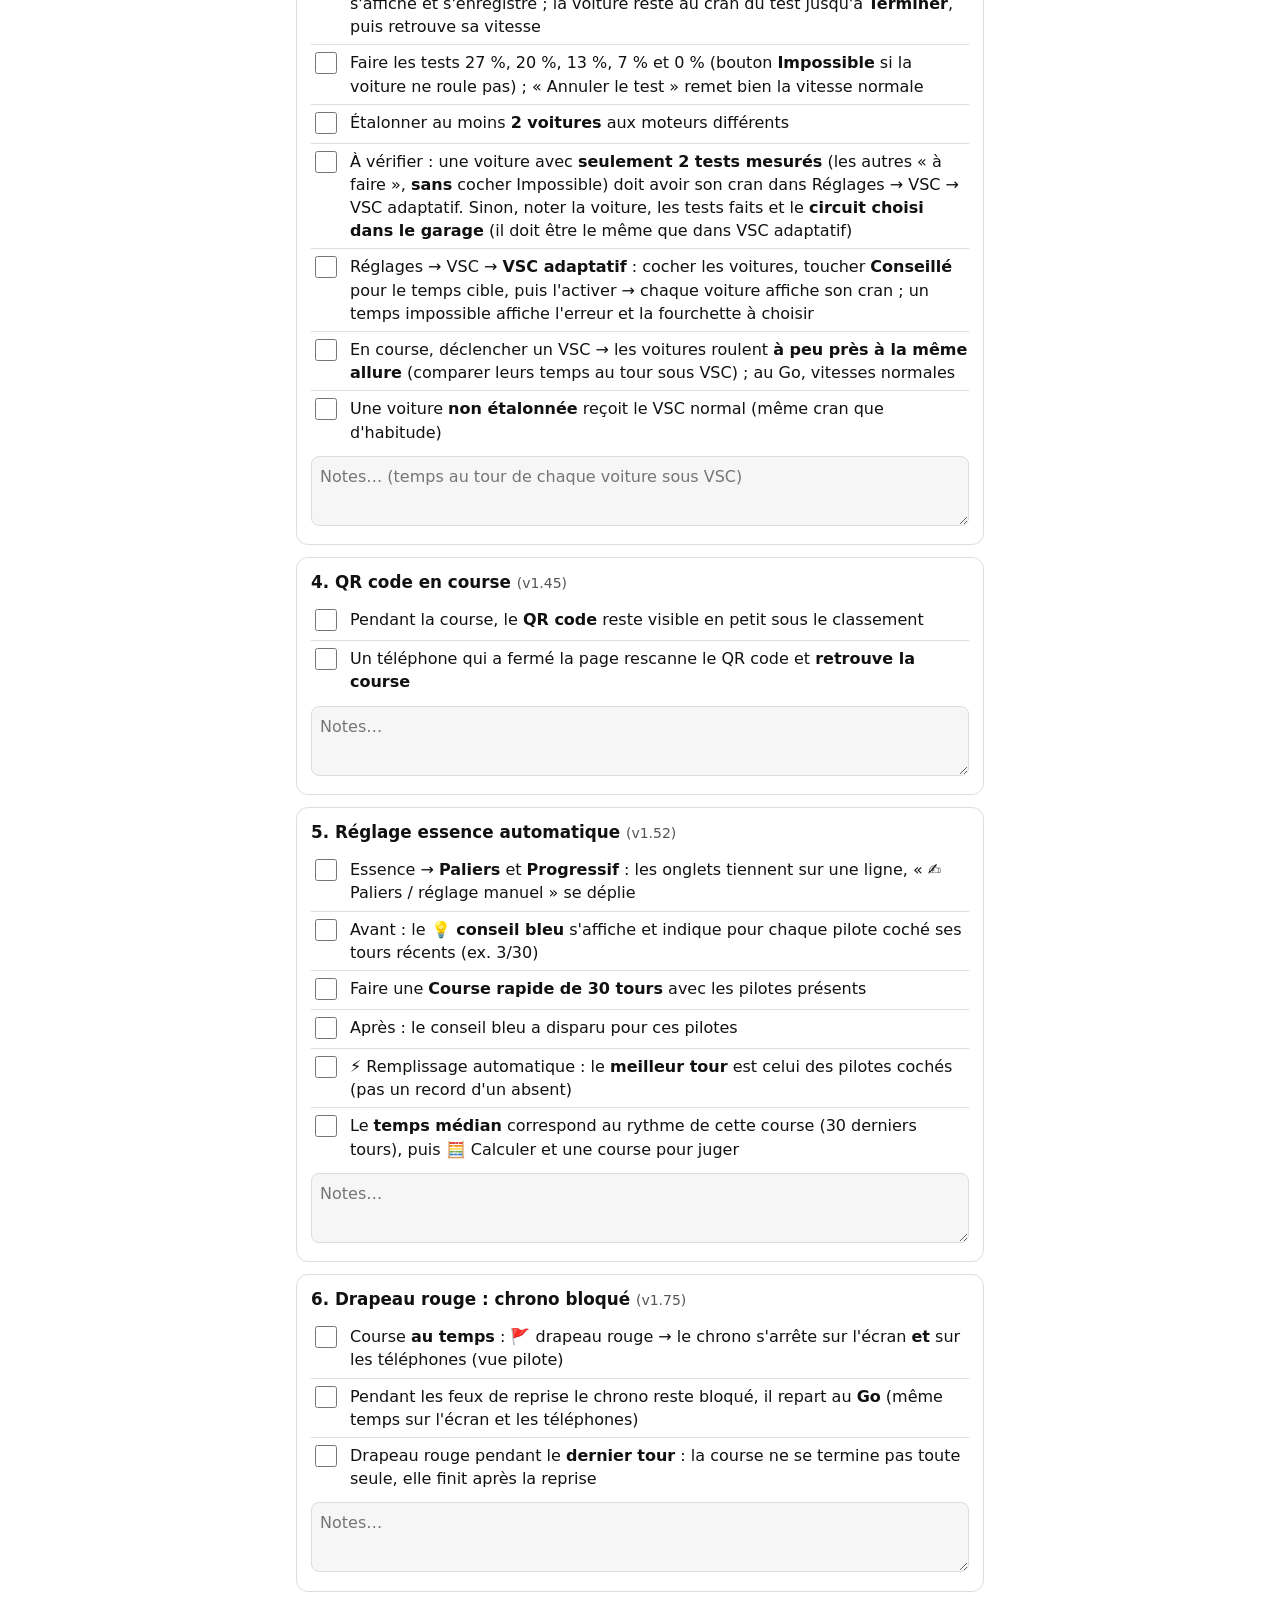
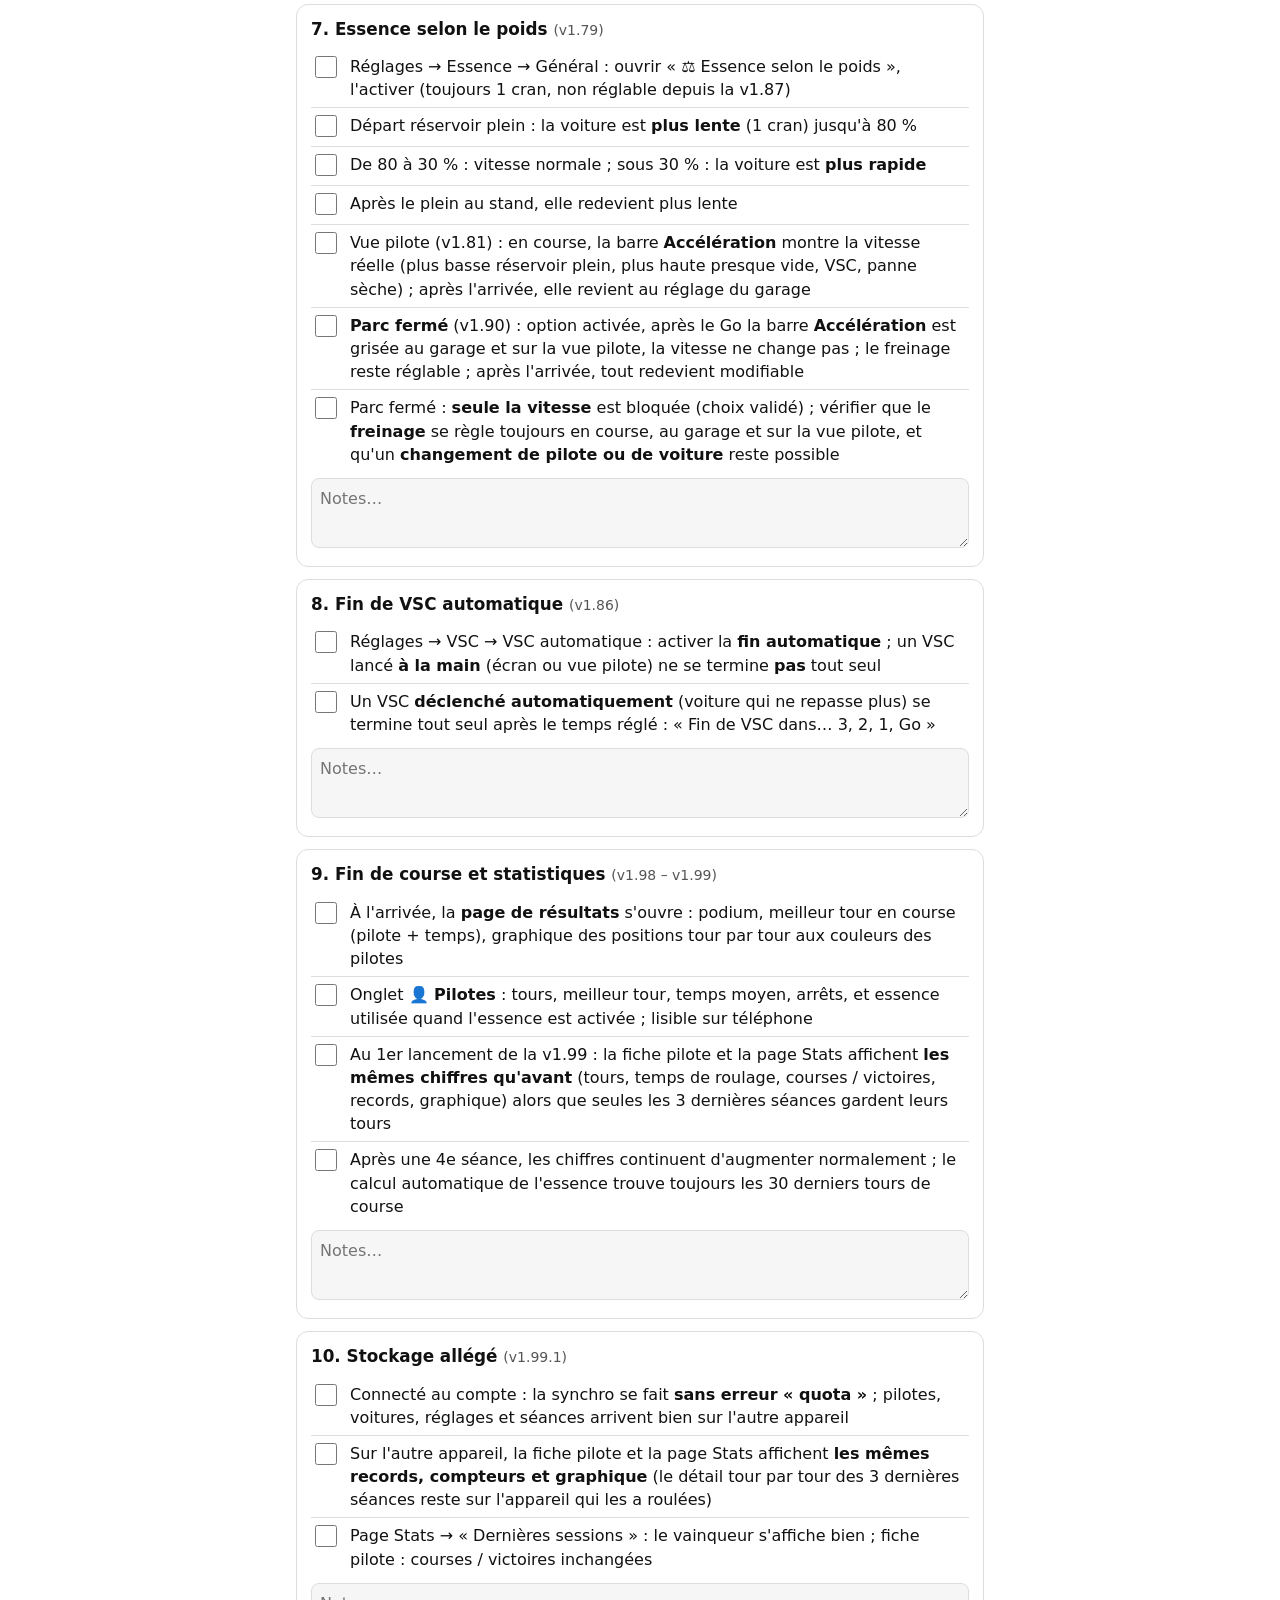
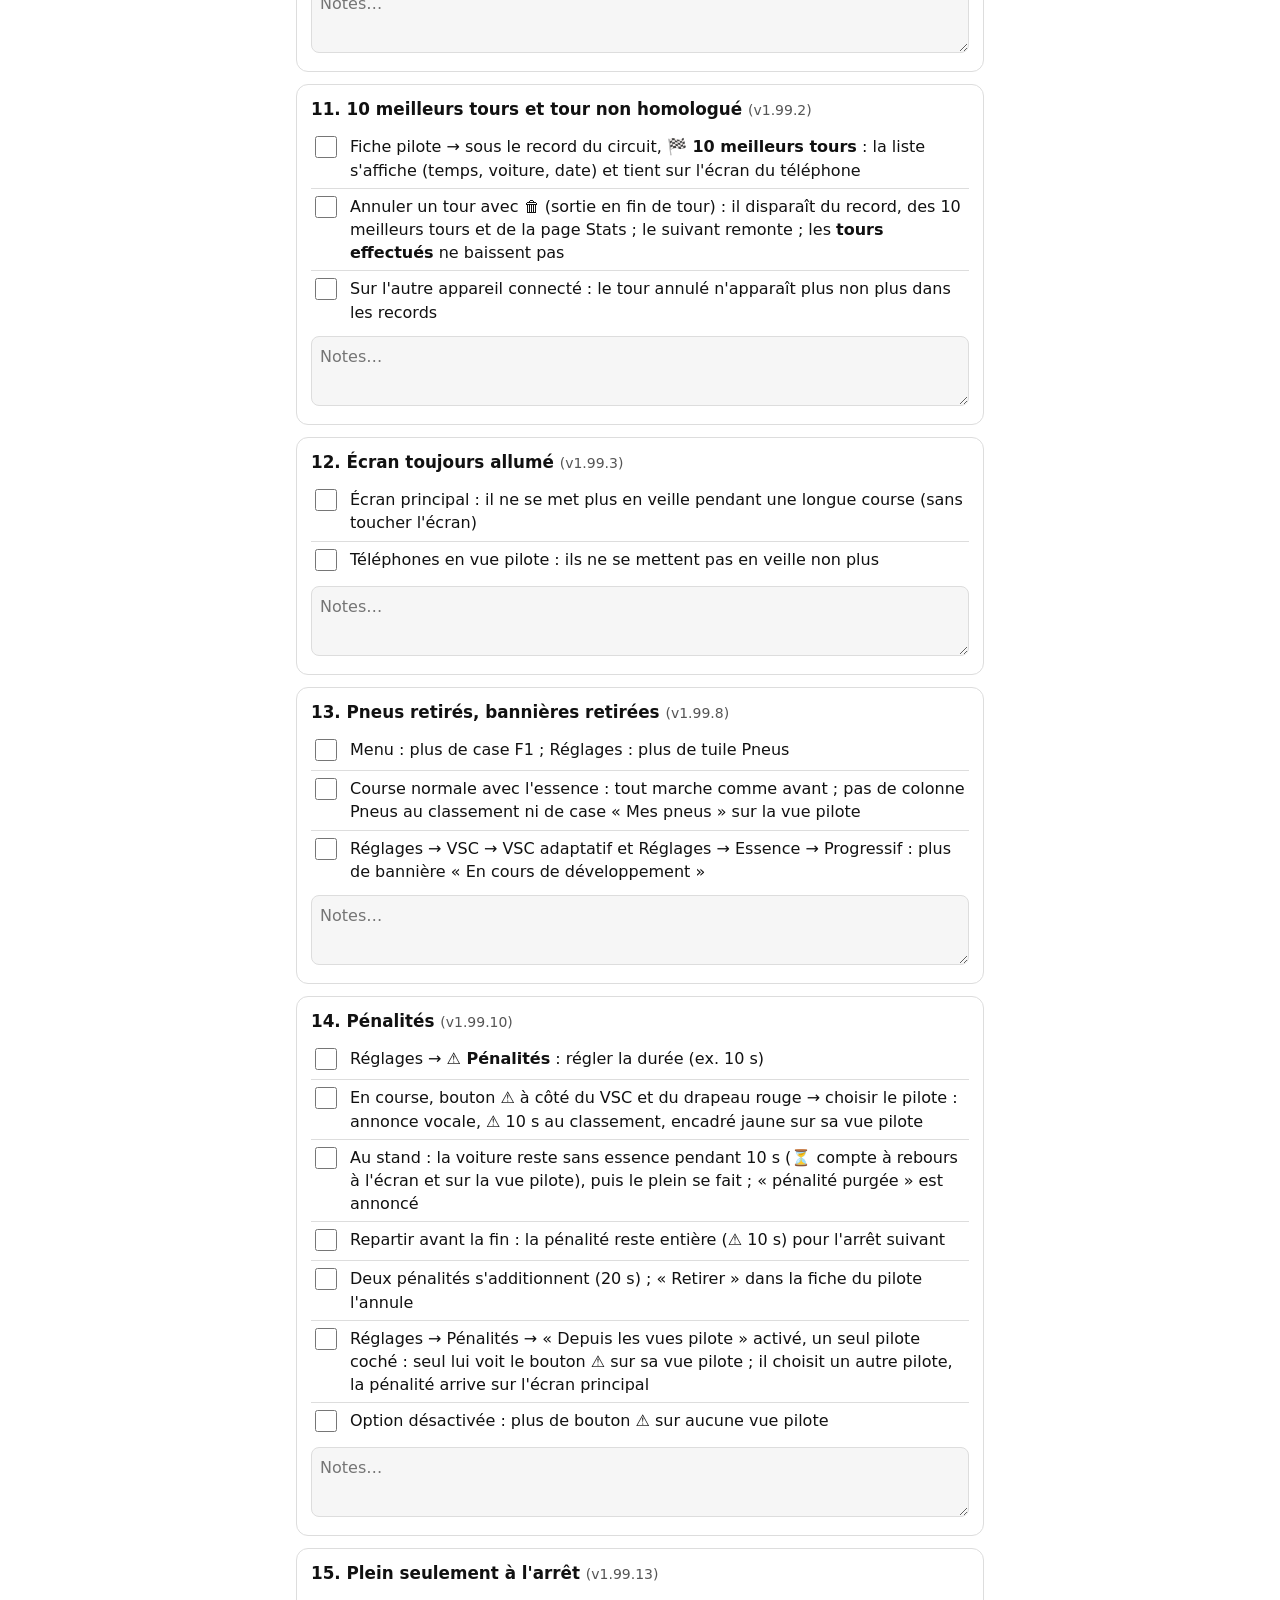
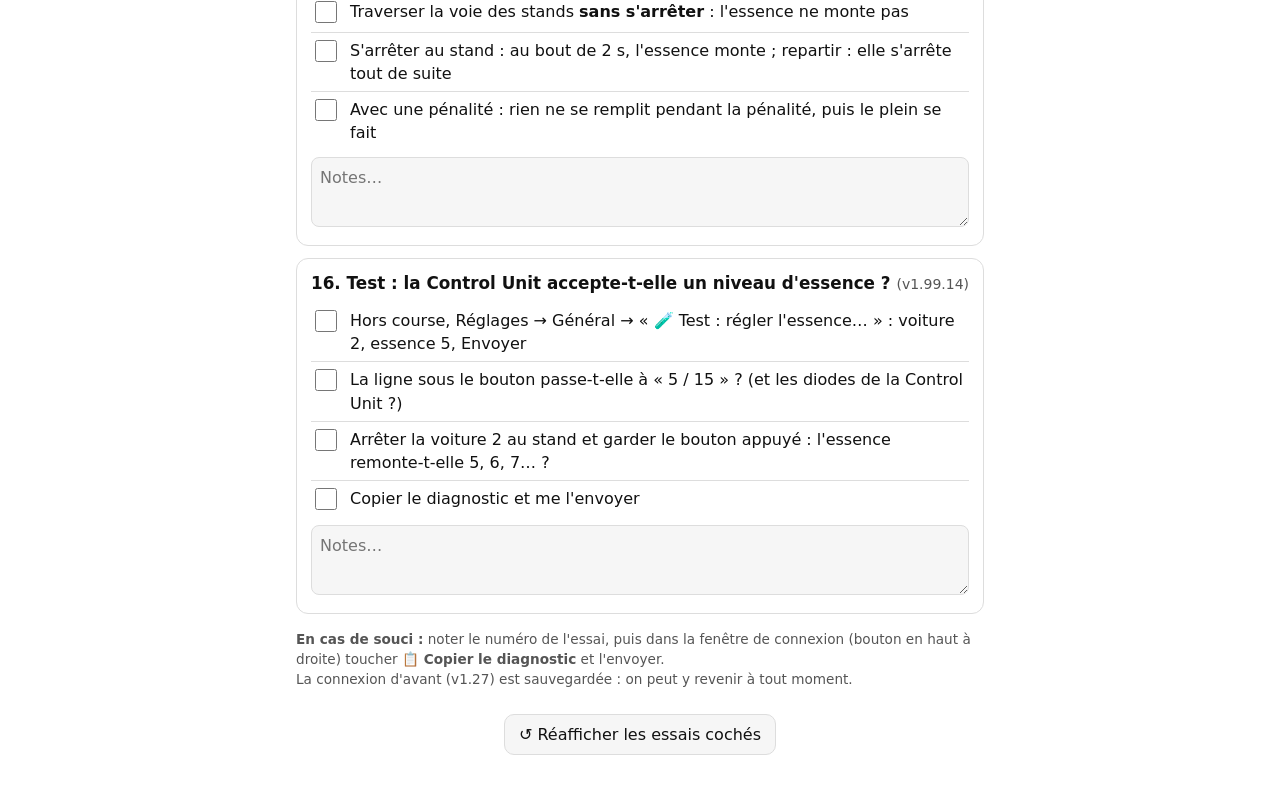
==== commit c1046797: "v1.99.14 : Réglages → Général, outil de test « régler l'essence d'une voiture sur la Control Unit » " ====
--- a/rapports/fiche-essais-circuit.html
+++ b/rapports/fiche-essais-circuit.html
@@ -177,6 +177,15 @@
     <label><input type="checkbox"><span>Traverser la voie des stands <b>sans s'arrêter</b> : l'essence ne monte pas</span></label>
     <label><input type="checkbox"><span>S'arrêter au stand : au bout de 2 s, l'essence monte ; repartir : elle s'arrête tout de suite</span></label>
     <label><input type="checkbox"><span>Avec une pénalité : rien ne se remplit pendant la pénalité, puis le plein se fait</span></label>
+    <textarea placeholder="Notes…"></textarea>
+  </section>
+
+  <section>
+    <h2>16. Test : la Control Unit accepte-t-elle un niveau d'essence ? <small>(v1.99.14)</small></h2>
+    <label><input type="checkbox"><span>Hors course, Réglages → Général → « 🧪 Test : régler l'essence… » : voiture 2, essence 5, Envoyer</span></label>
+    <label><input type="checkbox"><span>La ligne sous le bouton passe-t-elle à « 5 / 15 » ? (et les diodes de la Control Unit ?)</span></label>
+    <label><input type="checkbox"><span>Arrêter la voiture 2 au stand et garder le bouton appuyé : l'essence remonte-t-elle 5, 6, 7… ?</span></label>
+    <label><input type="checkbox"><span>Copier le diagnostic et me l'envoyer</span></label>
     <textarea placeholder="Notes…"></textarea>
   </section>
 
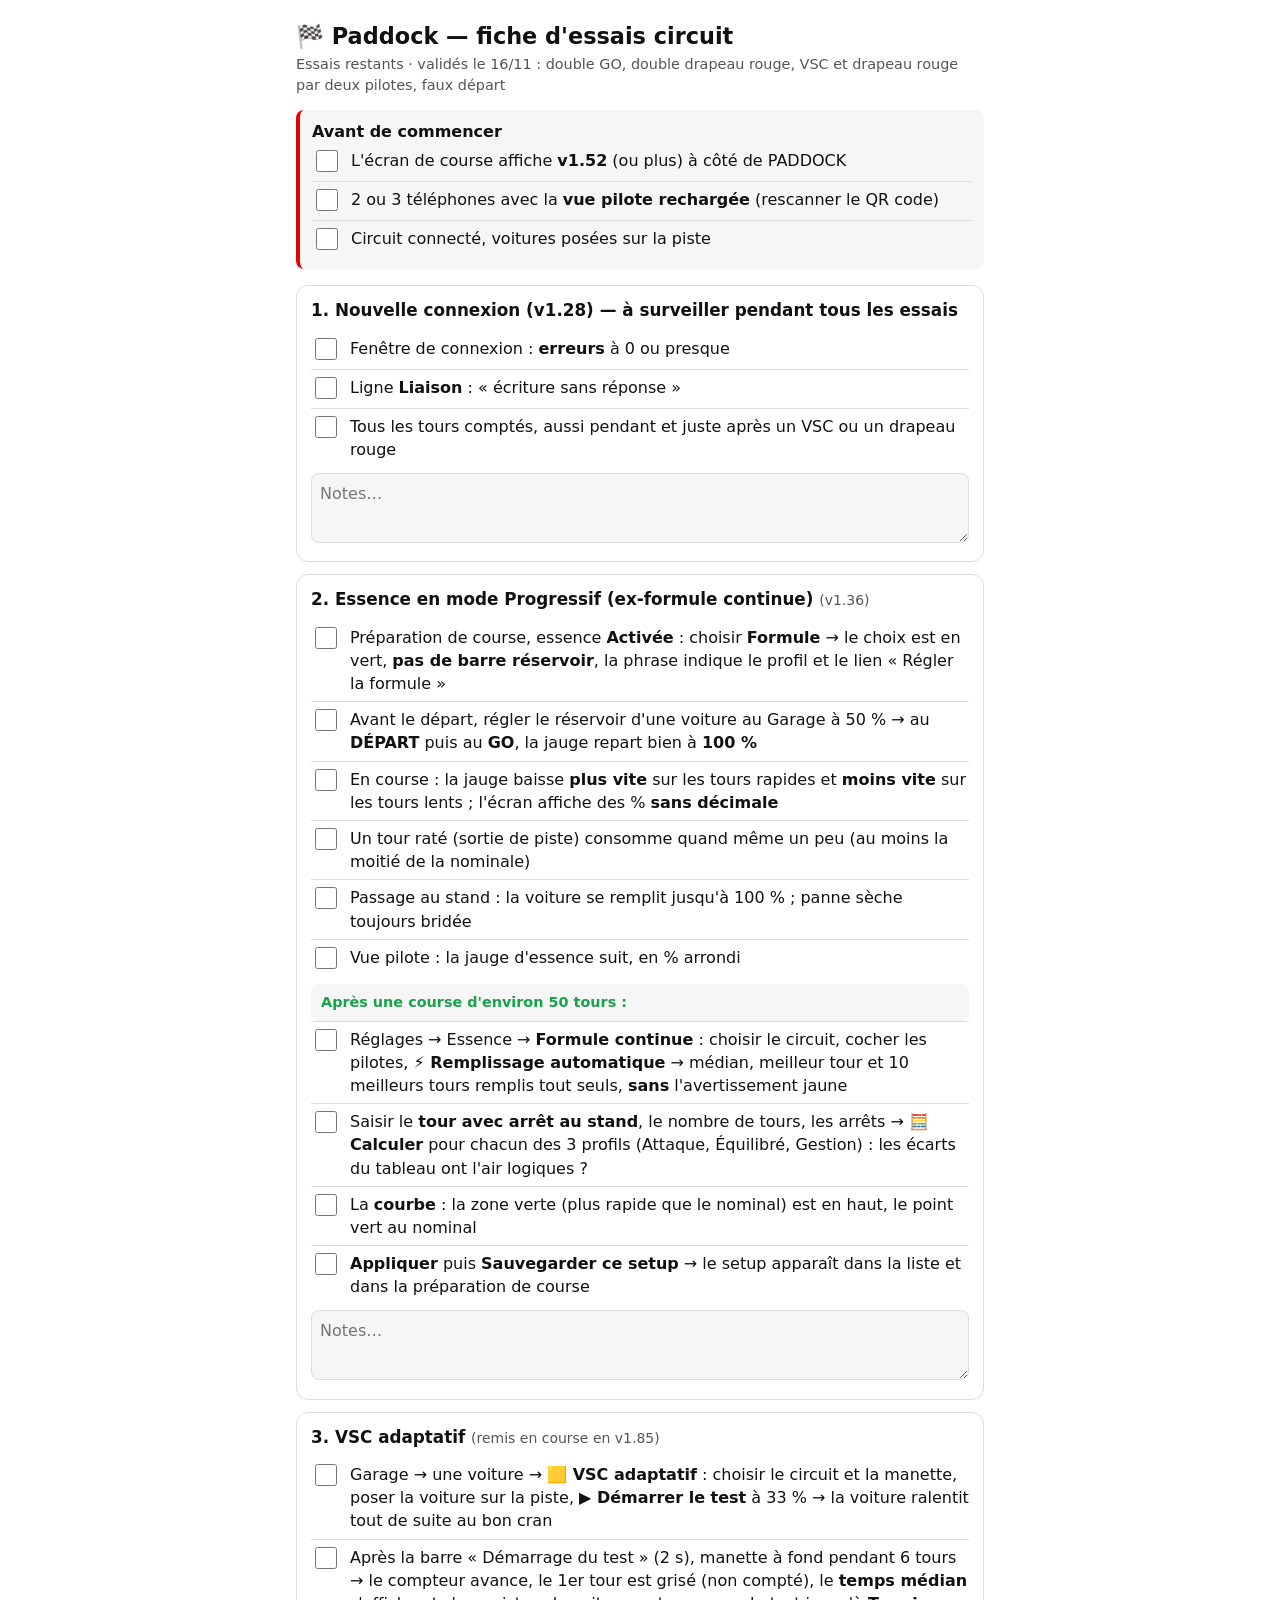
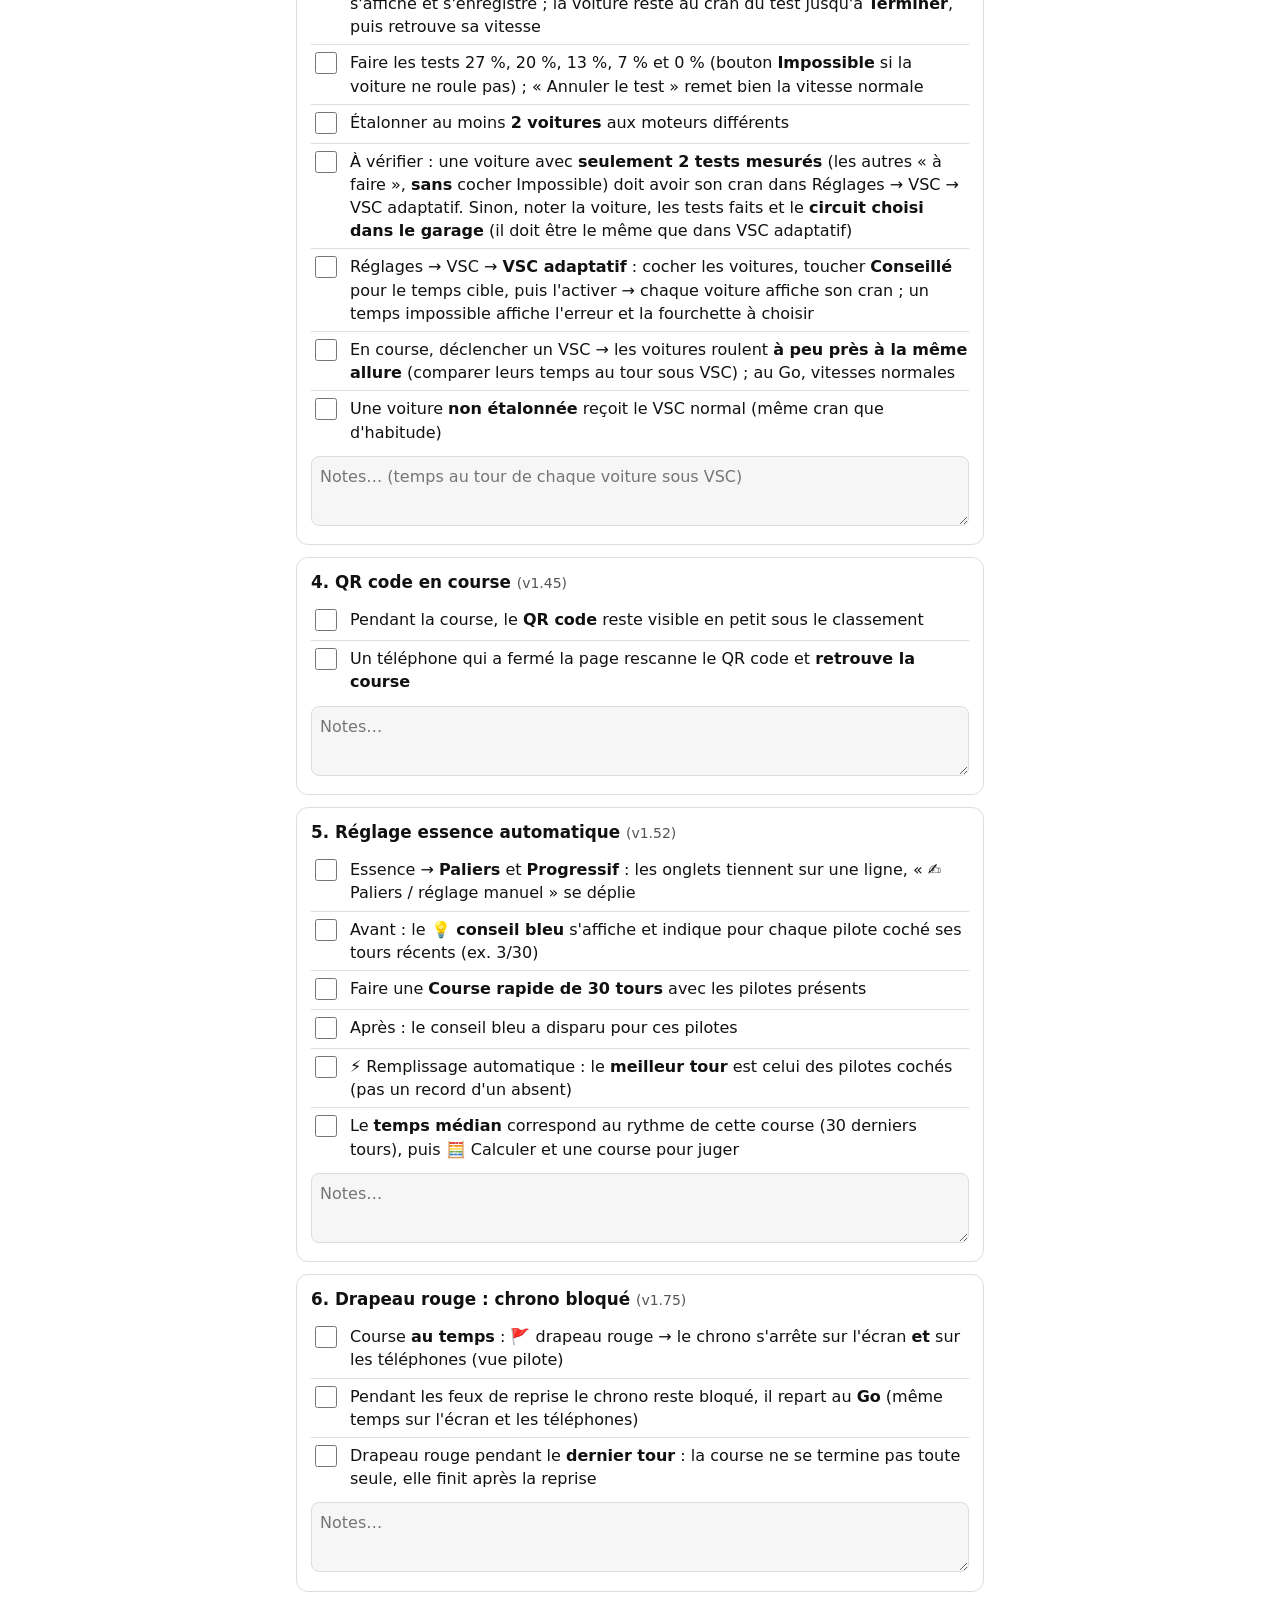
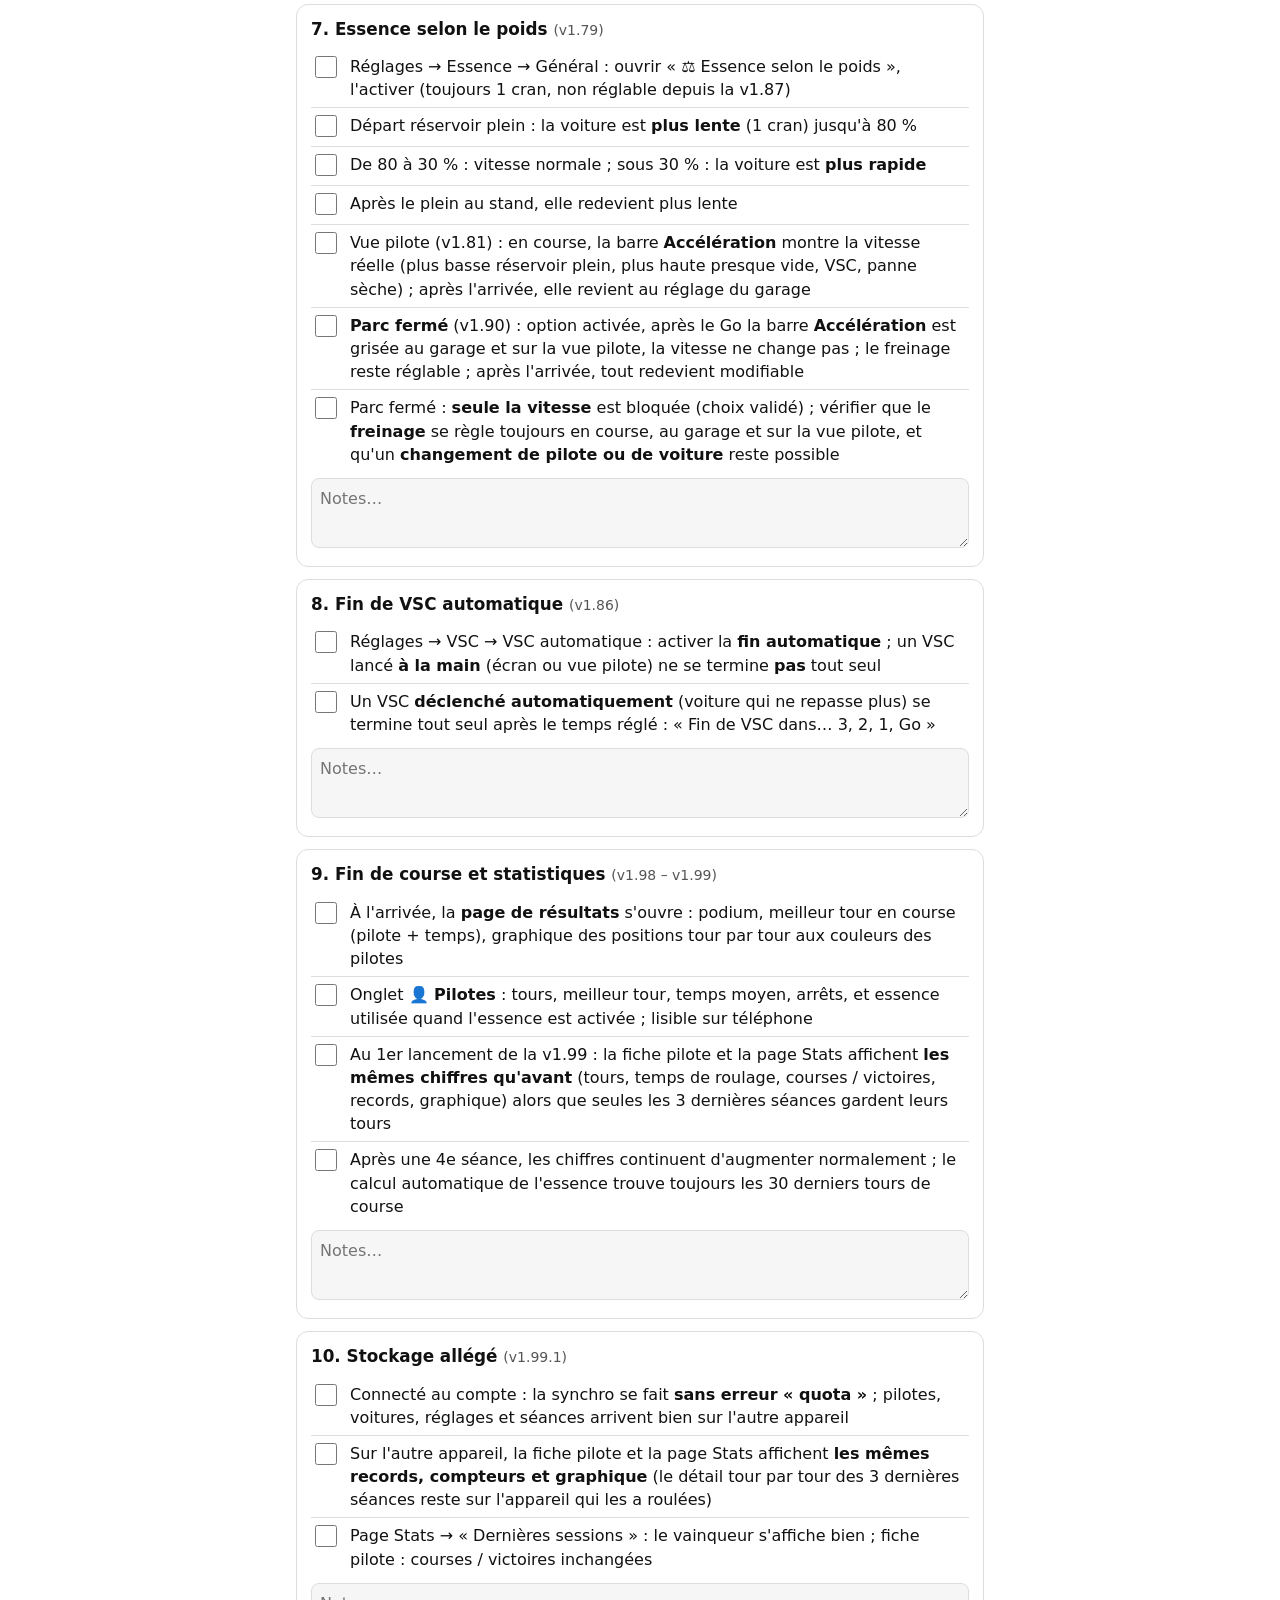
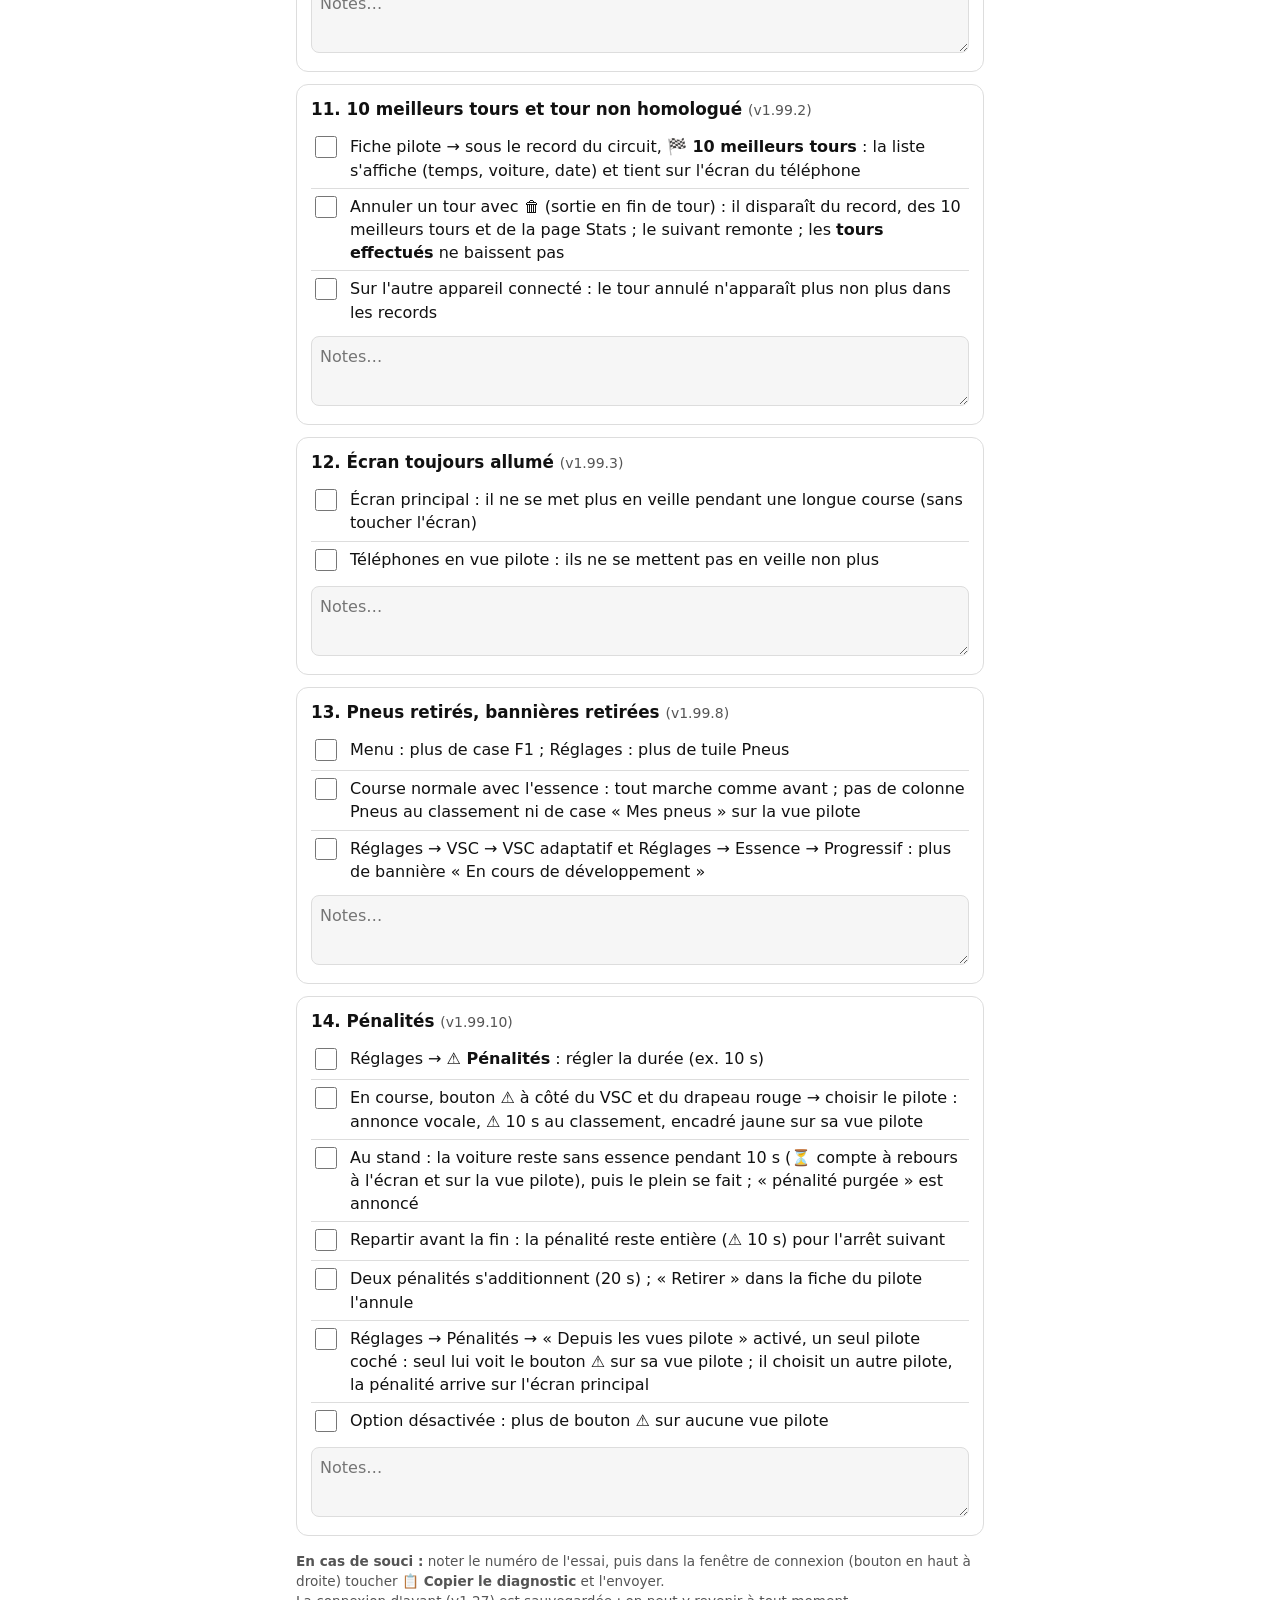
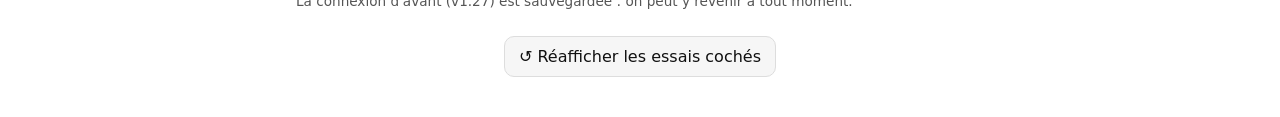
==== commit 9375d39b: "v1.99.15 : essence remise comme en v1.99.10 (annule les changements des v1.99.11 à 1.99.14 : synchro" ====
--- a/rapports/fiche-essais-circuit.html
+++ b/rapports/fiche-essais-circuit.html
@@ -169,23 +169,6 @@
     <label><input type="checkbox"><span>Deux pénalités s'additionnent (20 s) ; « Retirer » dans la fiche du pilote l'annule</span></label>
     <label><input type="checkbox"><span>Réglages → Pénalités → « Depuis les vues pilote » activé, un seul pilote coché : seul lui voit le bouton ⚠️ sur sa vue pilote ; il choisit un autre pilote, la pénalité arrive sur l'écran principal</span></label>
     <label><input type="checkbox"><span>Option désactivée : plus de bouton ⚠️ sur aucune vue pilote</span></label>
-    <textarea placeholder="Notes…"></textarea>
-  </section>
-
-  <section>
-    <h2>15. Plein seulement à l'arrêt <small>(v1.99.13)</small></h2>
-    <label><input type="checkbox"><span>Traverser la voie des stands <b>sans s'arrêter</b> : l'essence ne monte pas</span></label>
-    <label><input type="checkbox"><span>S'arrêter au stand : au bout de 2 s, l'essence monte ; repartir : elle s'arrête tout de suite</span></label>
-    <label><input type="checkbox"><span>Avec une pénalité : rien ne se remplit pendant la pénalité, puis le plein se fait</span></label>
-    <textarea placeholder="Notes…"></textarea>
-  </section>
-
-  <section>
-    <h2>16. Test : la Control Unit accepte-t-elle un niveau d'essence ? <small>(v1.99.14)</small></h2>
-    <label><input type="checkbox"><span>Hors course, Réglages → Général → « 🧪 Test : régler l'essence… » : voiture 2, essence 5, Envoyer</span></label>
-    <label><input type="checkbox"><span>La ligne sous le bouton passe-t-elle à « 5 / 15 » ? (et les diodes de la Control Unit ?)</span></label>
-    <label><input type="checkbox"><span>Arrêter la voiture 2 au stand et garder le bouton appuyé : l'essence remonte-t-elle 5, 6, 7… ?</span></label>
-    <label><input type="checkbox"><span>Copier le diagnostic et me l'envoyer</span></label>
     <textarea placeholder="Notes…"></textarea>
   </section>
 
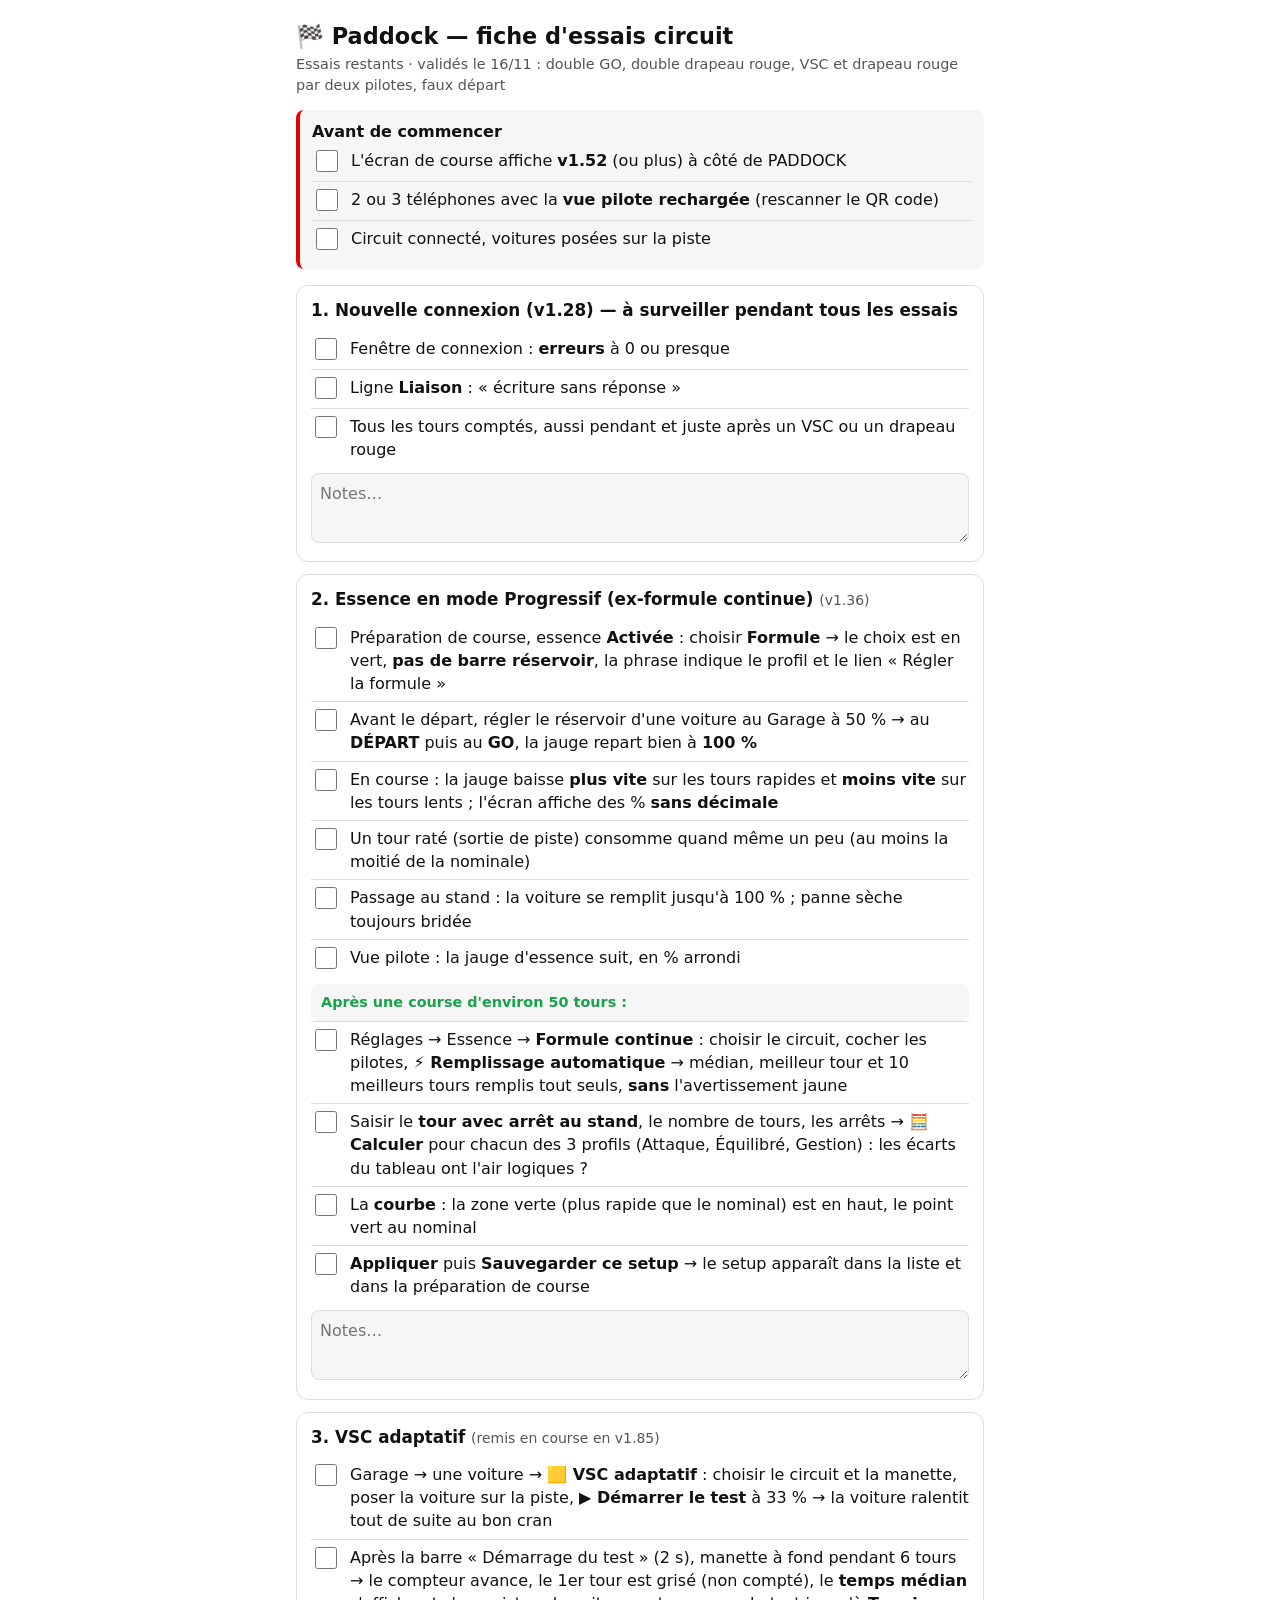
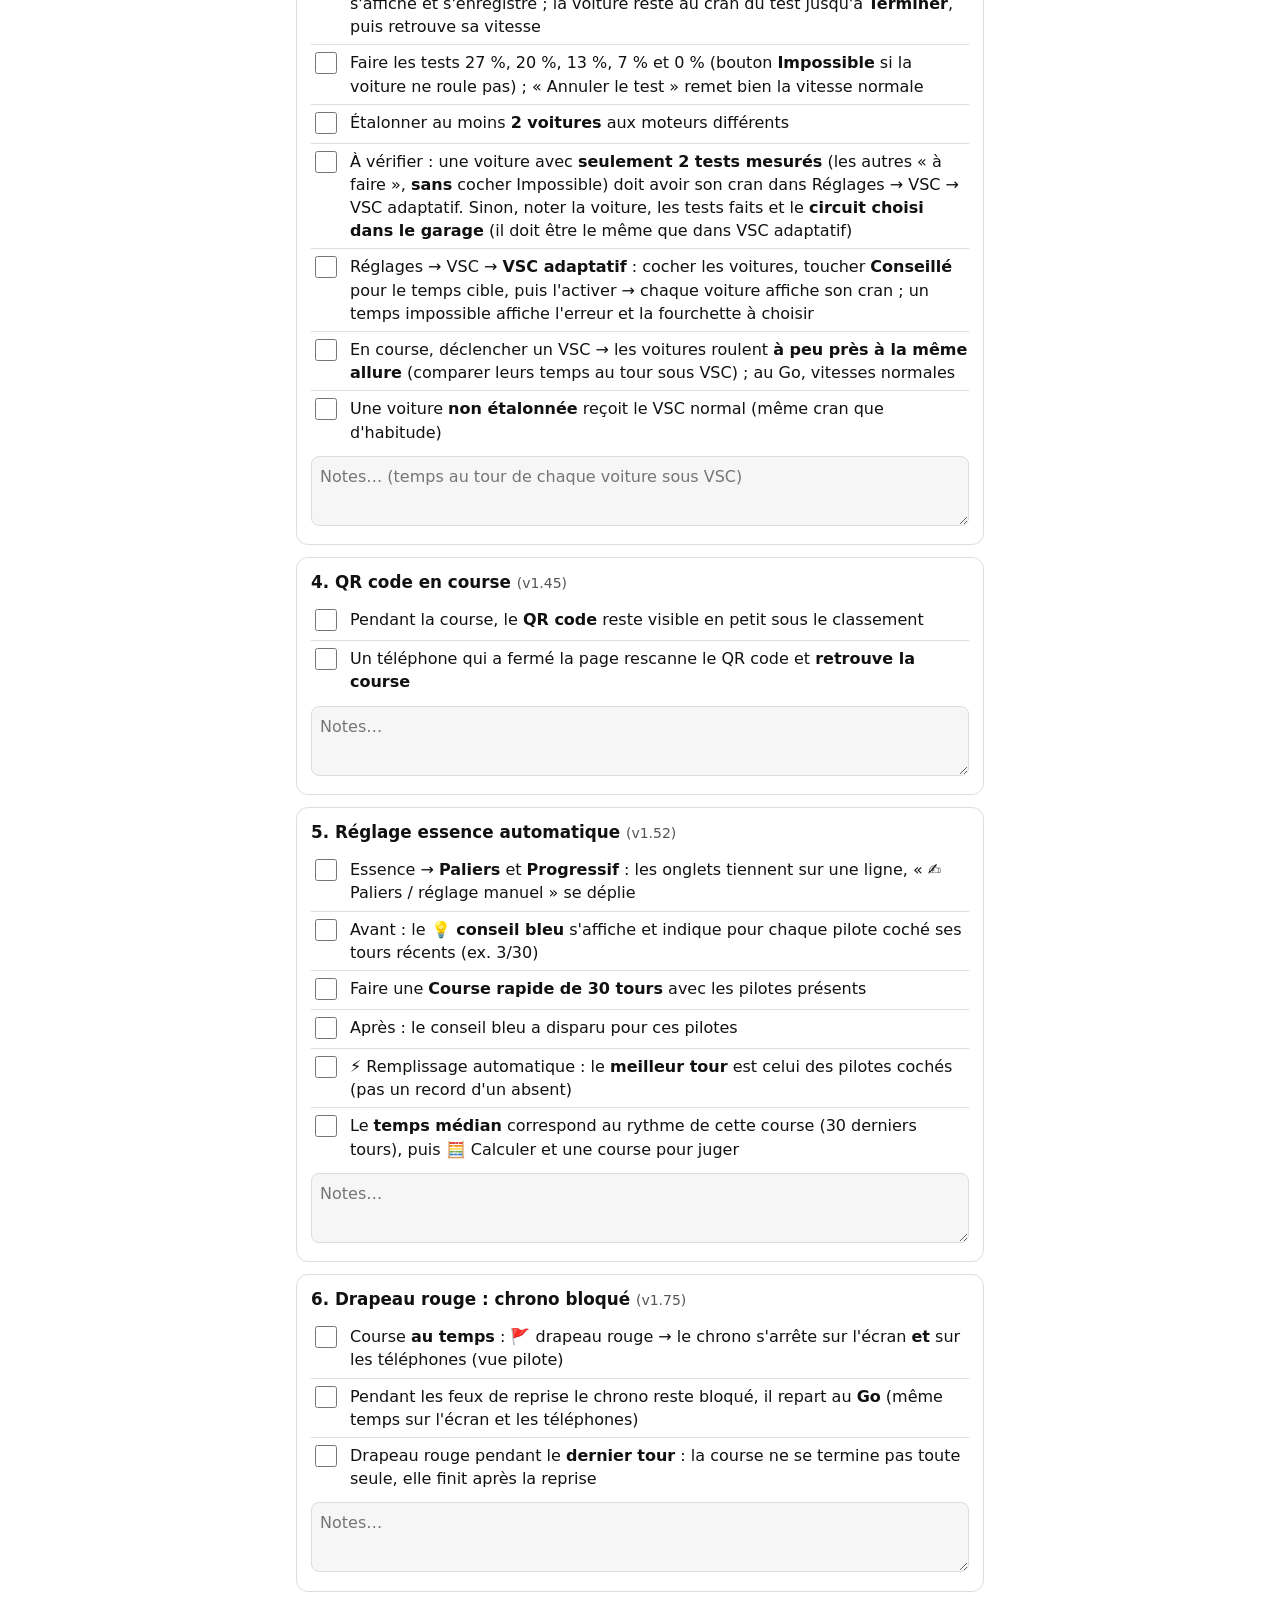
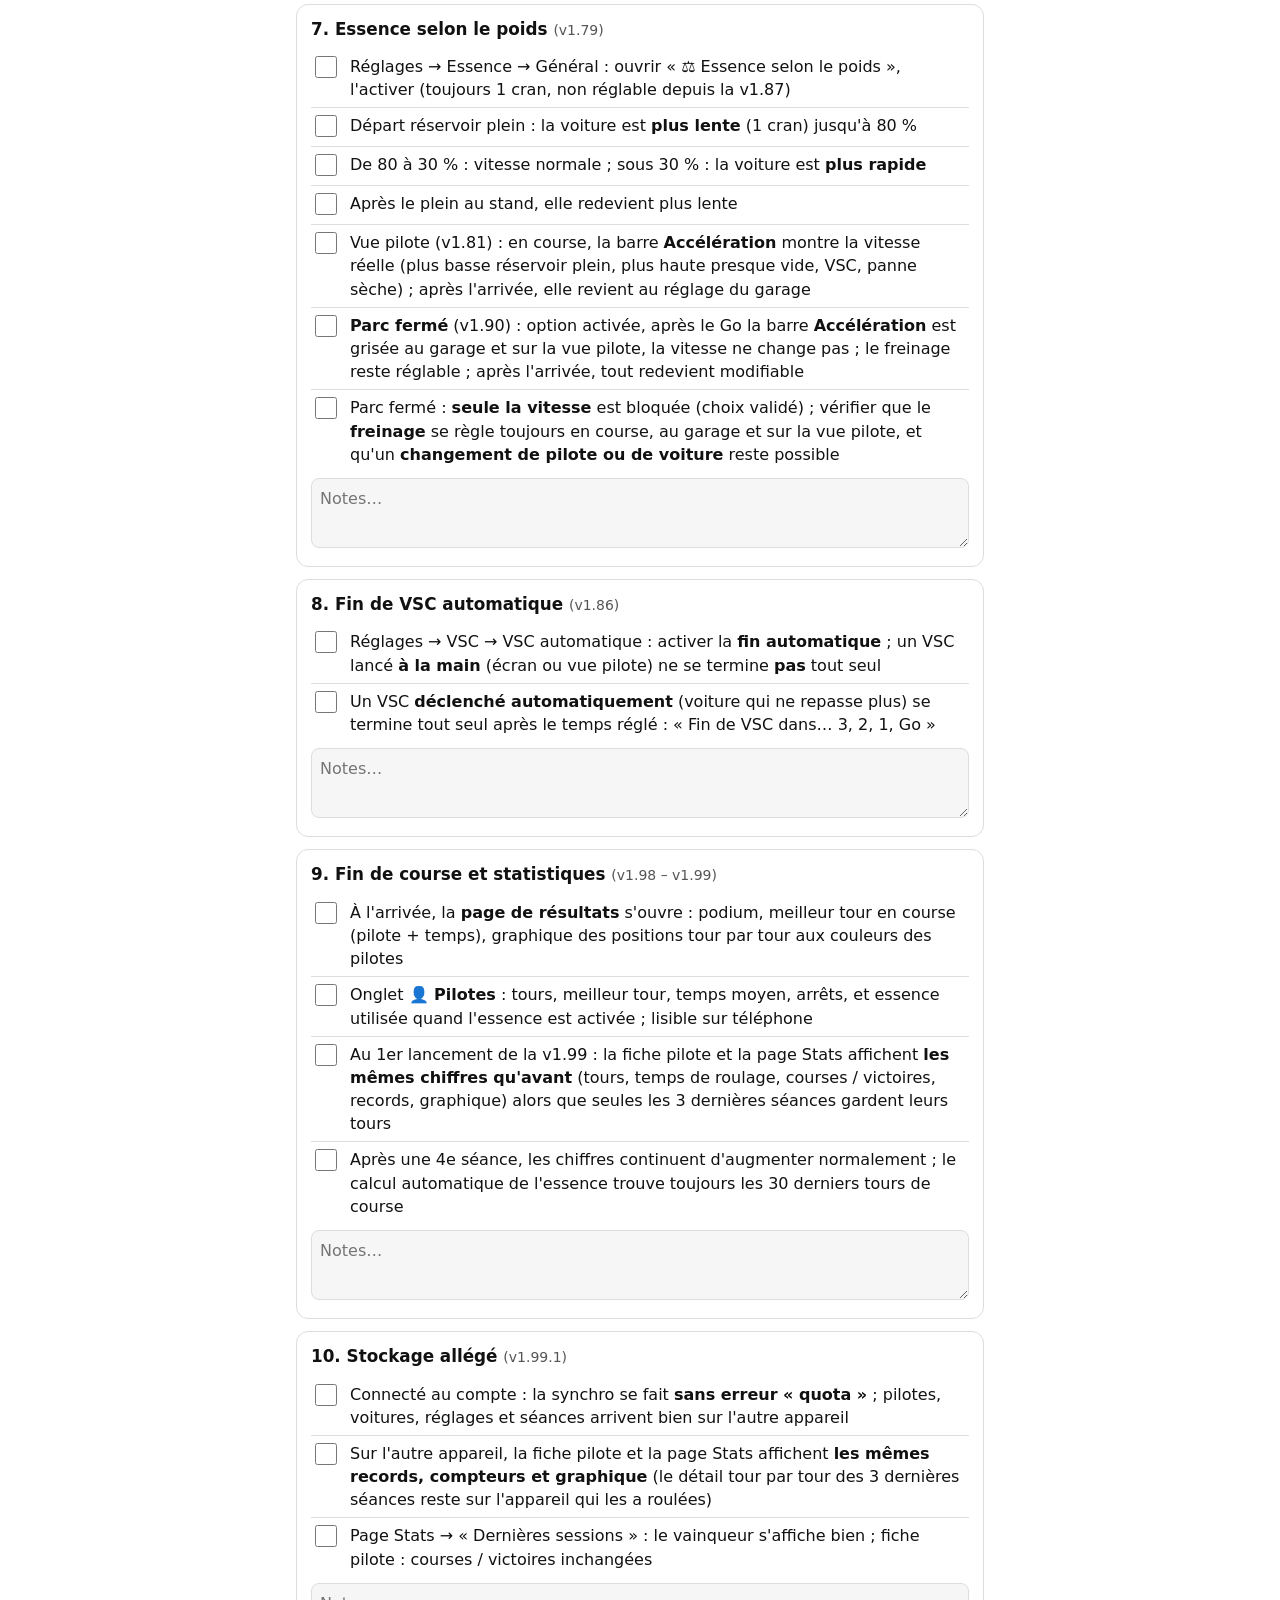
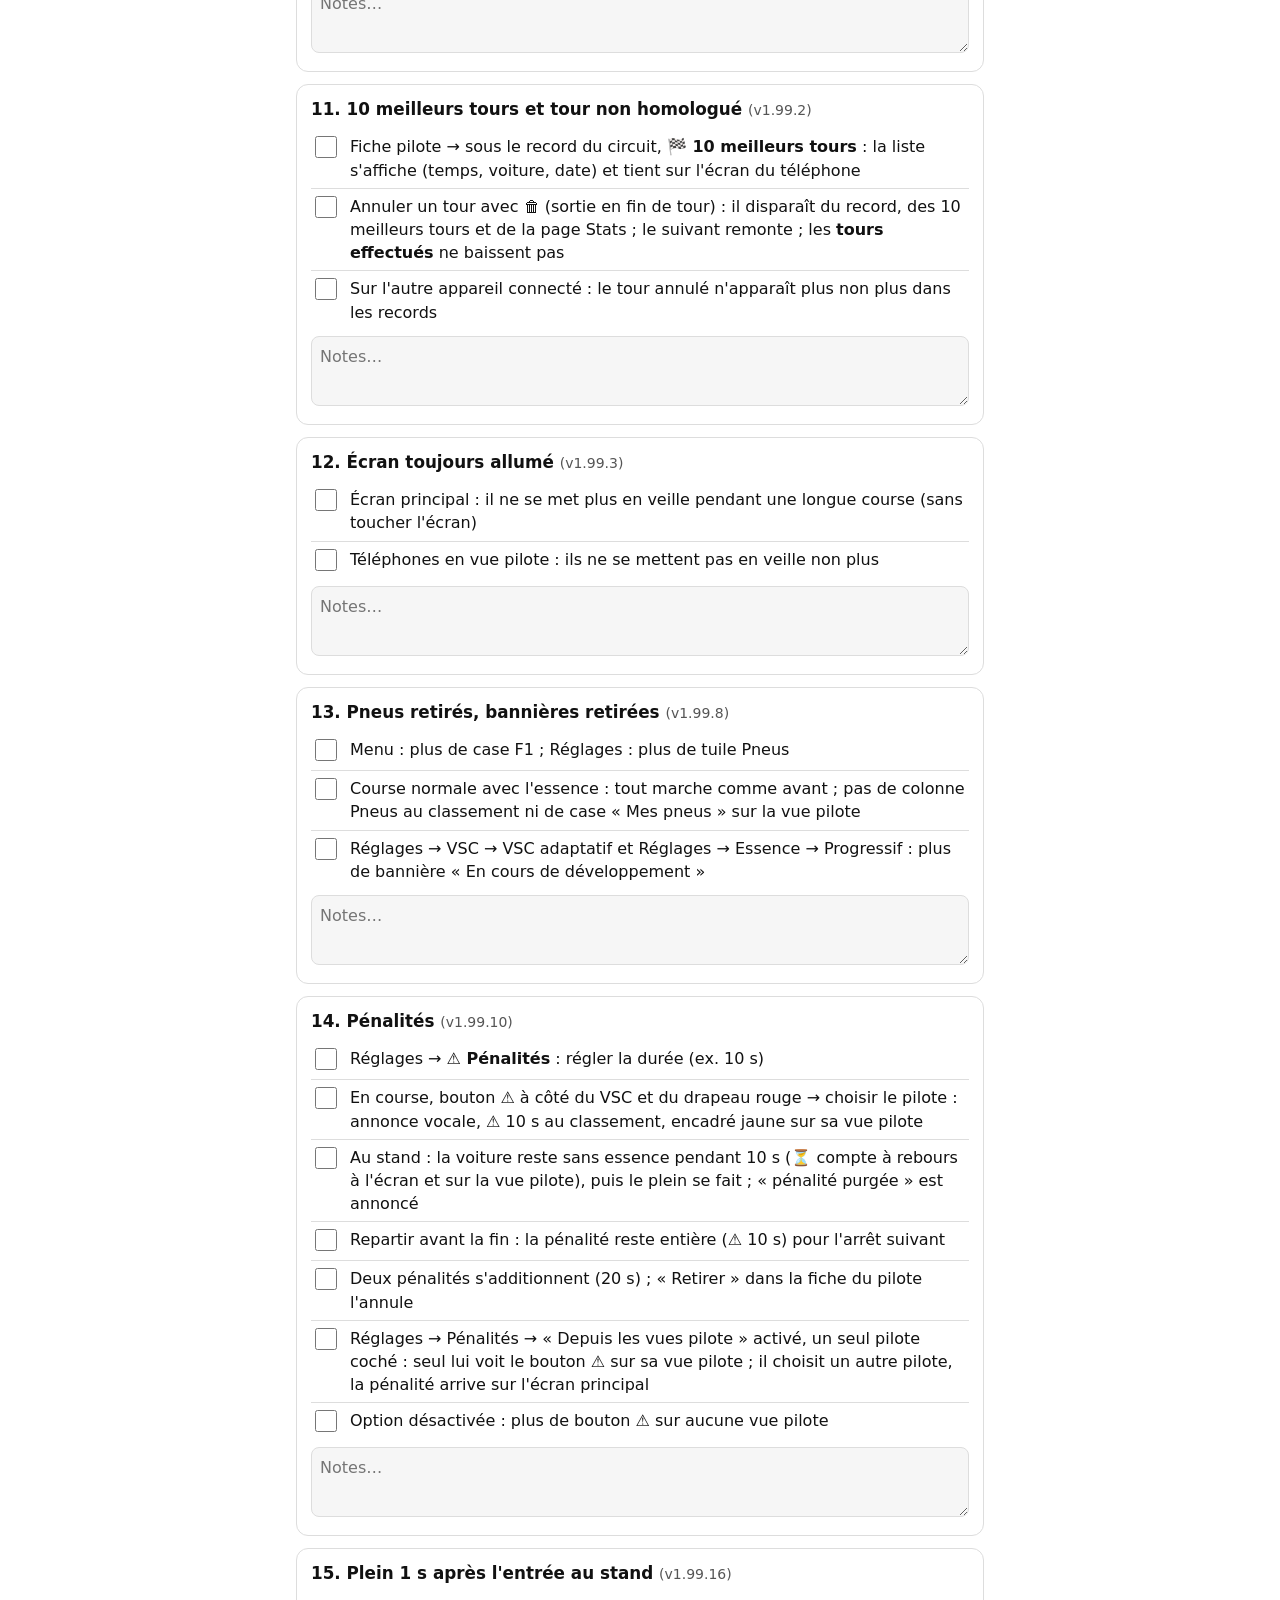
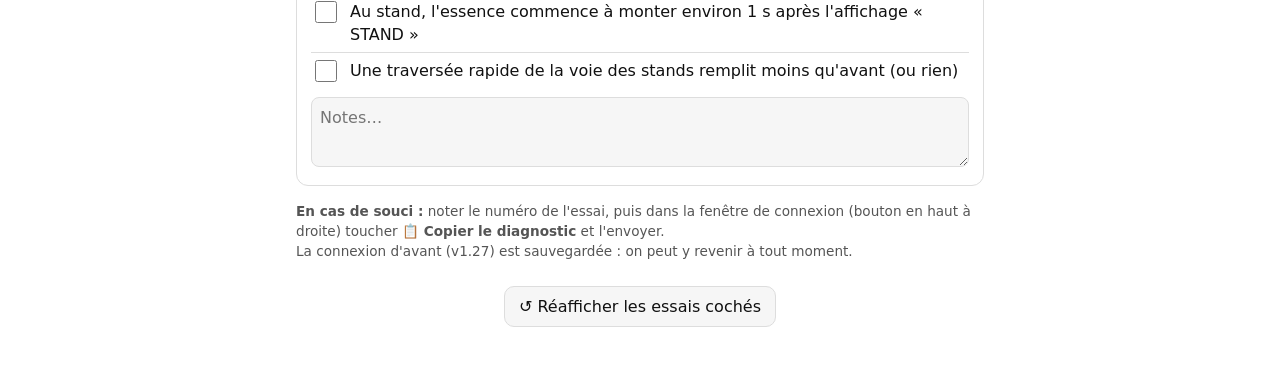
==== commit 1c677db1: "v1.99.16 : le plein au stand commence 1 s après la détection « stand » de la Control Unit ; fiche d'" ====
--- a/rapports/fiche-essais-circuit.html
+++ b/rapports/fiche-essais-circuit.html
@@ -169,6 +169,13 @@
     <label><input type="checkbox"><span>Deux pénalités s'additionnent (20 s) ; « Retirer » dans la fiche du pilote l'annule</span></label>
     <label><input type="checkbox"><span>Réglages → Pénalités → « Depuis les vues pilote » activé, un seul pilote coché : seul lui voit le bouton ⚠️ sur sa vue pilote ; il choisit un autre pilote, la pénalité arrive sur l'écran principal</span></label>
     <label><input type="checkbox"><span>Option désactivée : plus de bouton ⚠️ sur aucune vue pilote</span></label>
+    <textarea placeholder="Notes…"></textarea>
+  </section>
+
+  <section>
+    <h2>15. Plein 1 s après l'entrée au stand <small>(v1.99.16)</small></h2>
+    <label><input type="checkbox"><span>Au stand, l'essence commence à monter environ 1 s après l'affichage « STAND »</span></label>
+    <label><input type="checkbox"><span>Une traversée rapide de la voie des stands remplit moins qu'avant (ou rien)</span></label>
     <textarea placeholder="Notes…"></textarea>
   </section>
 
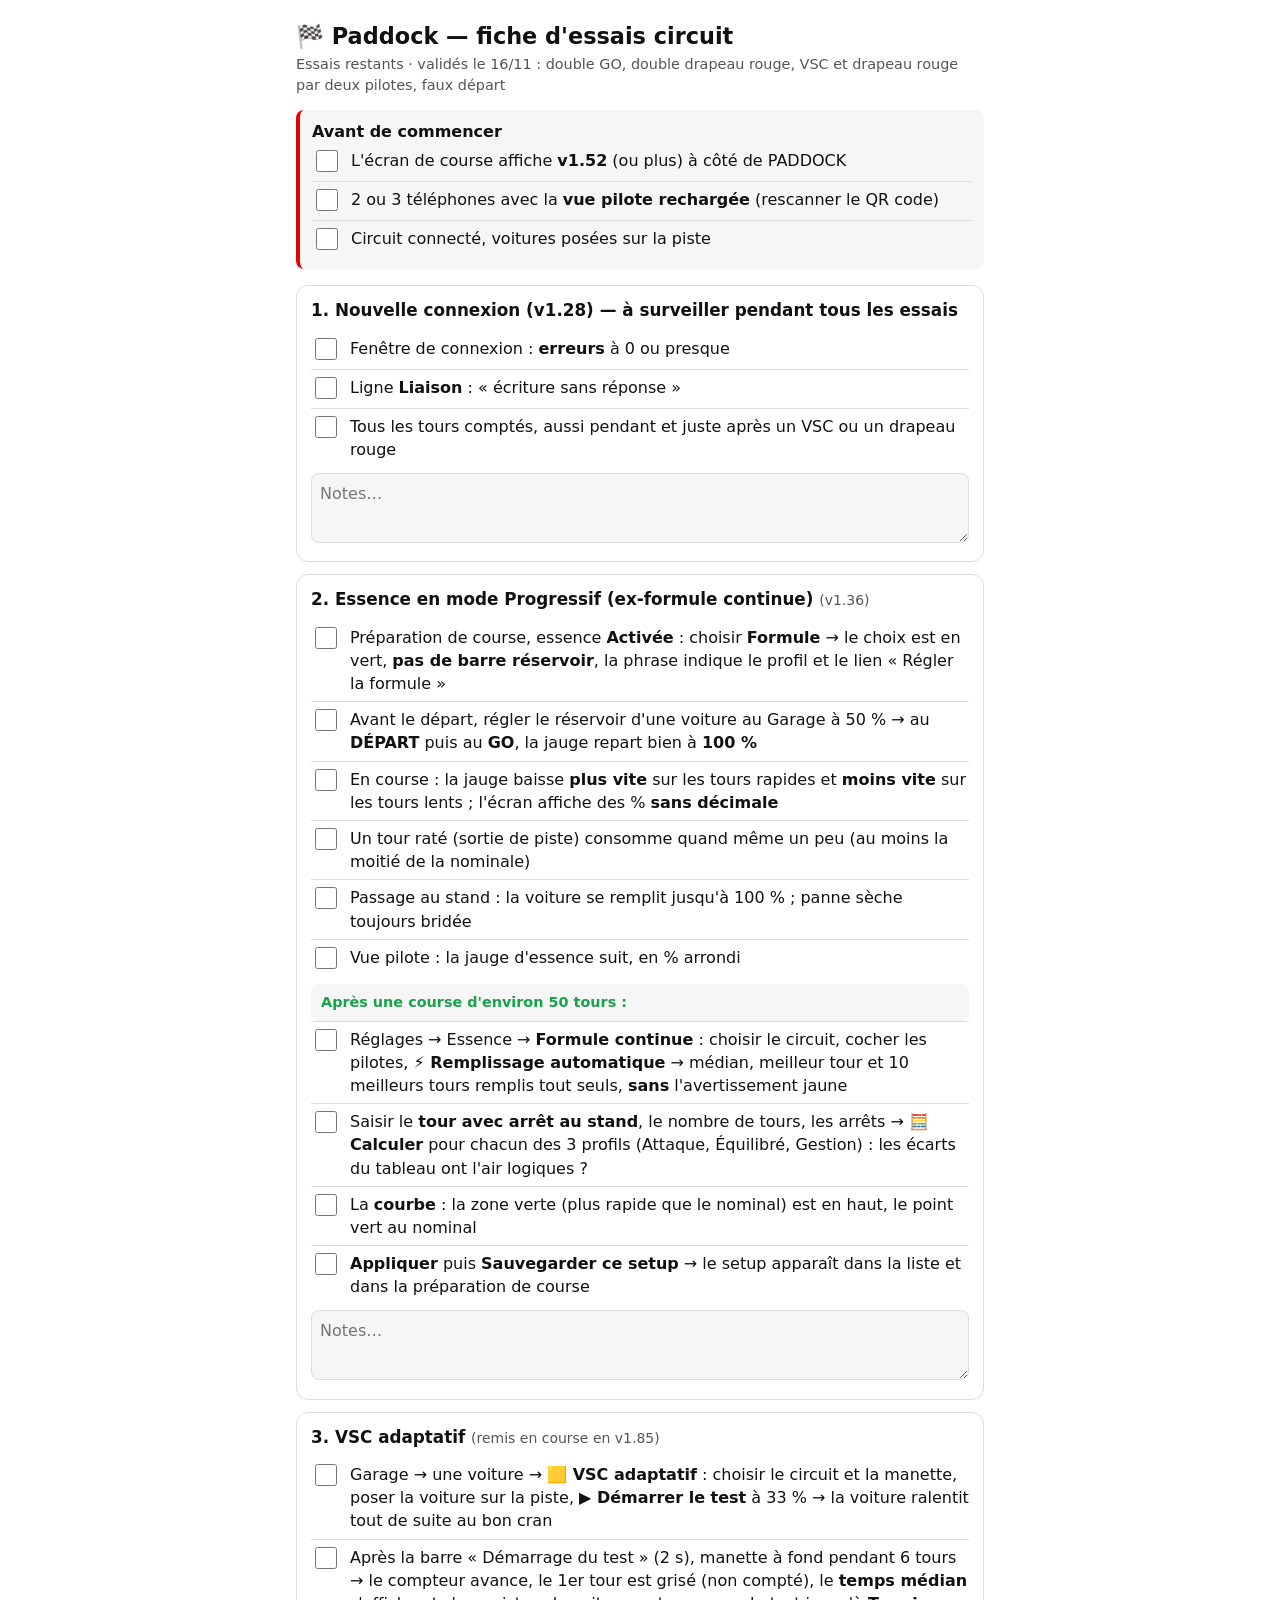
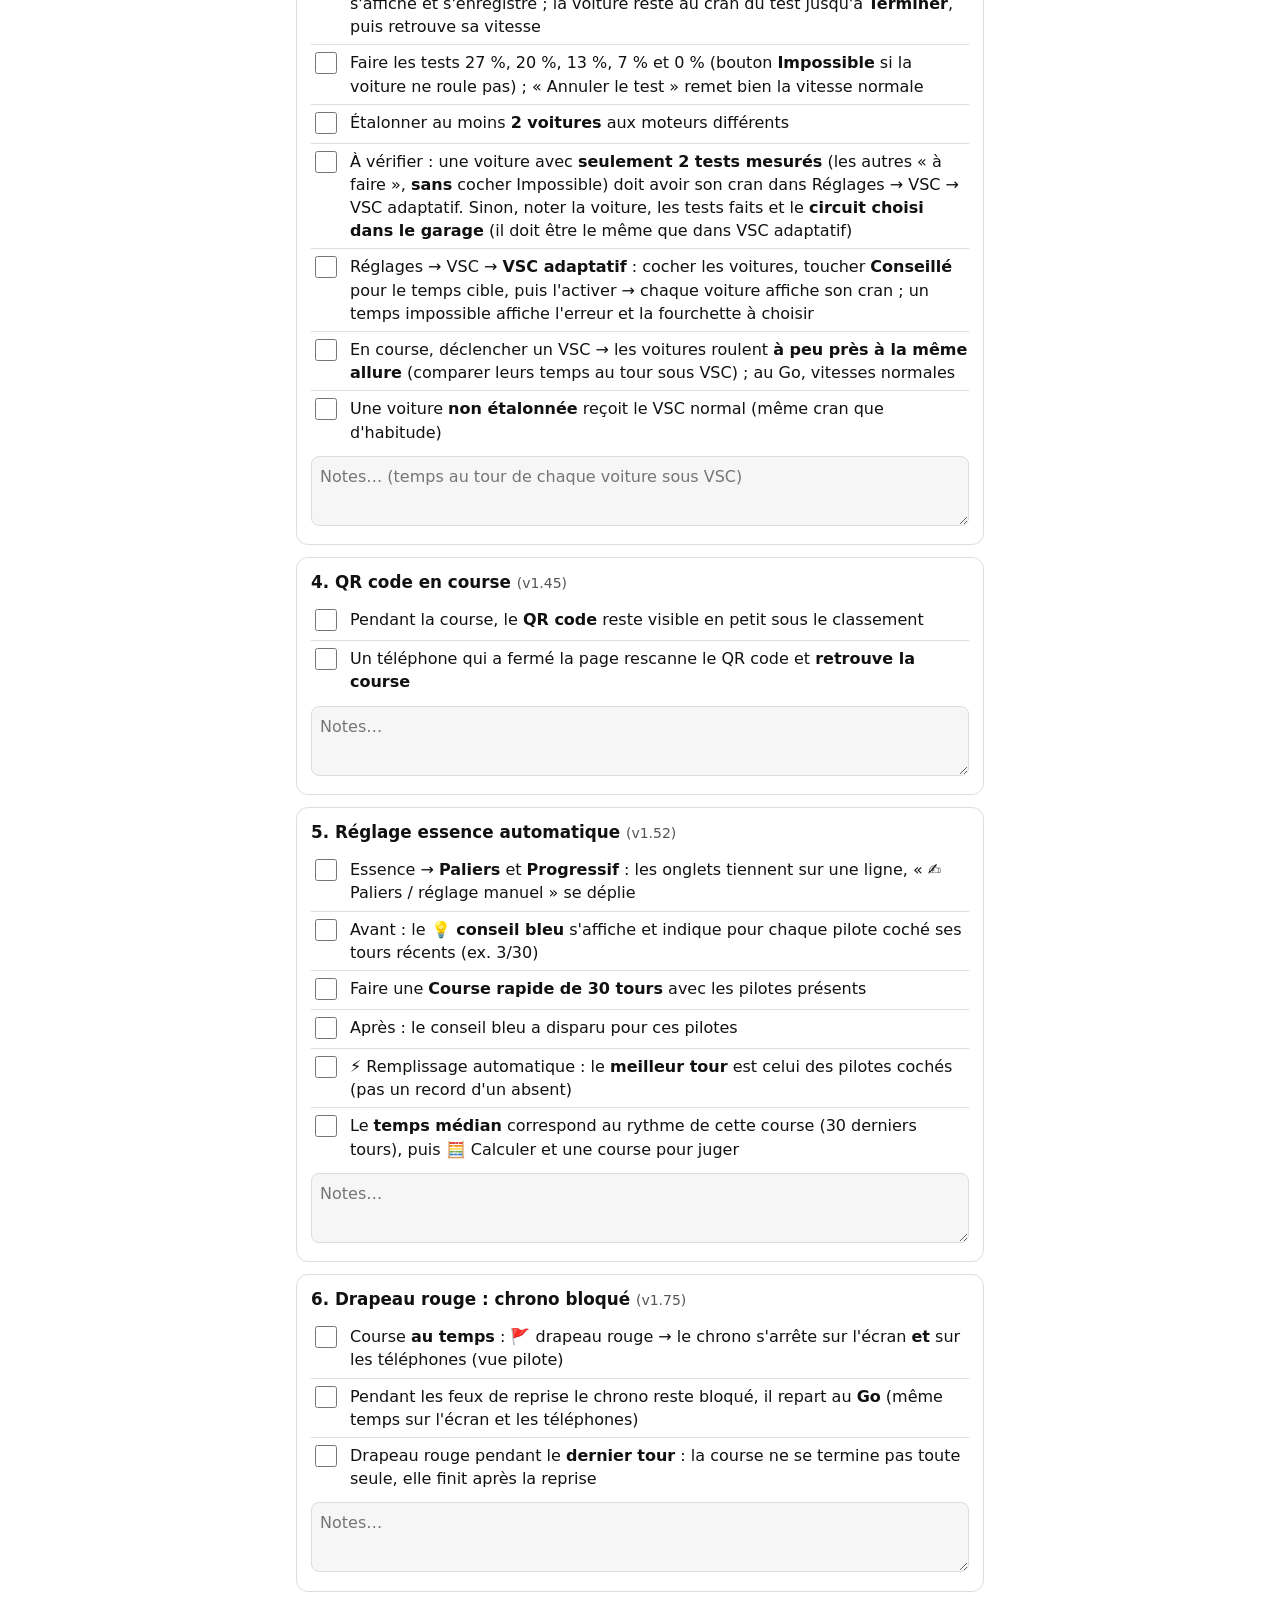
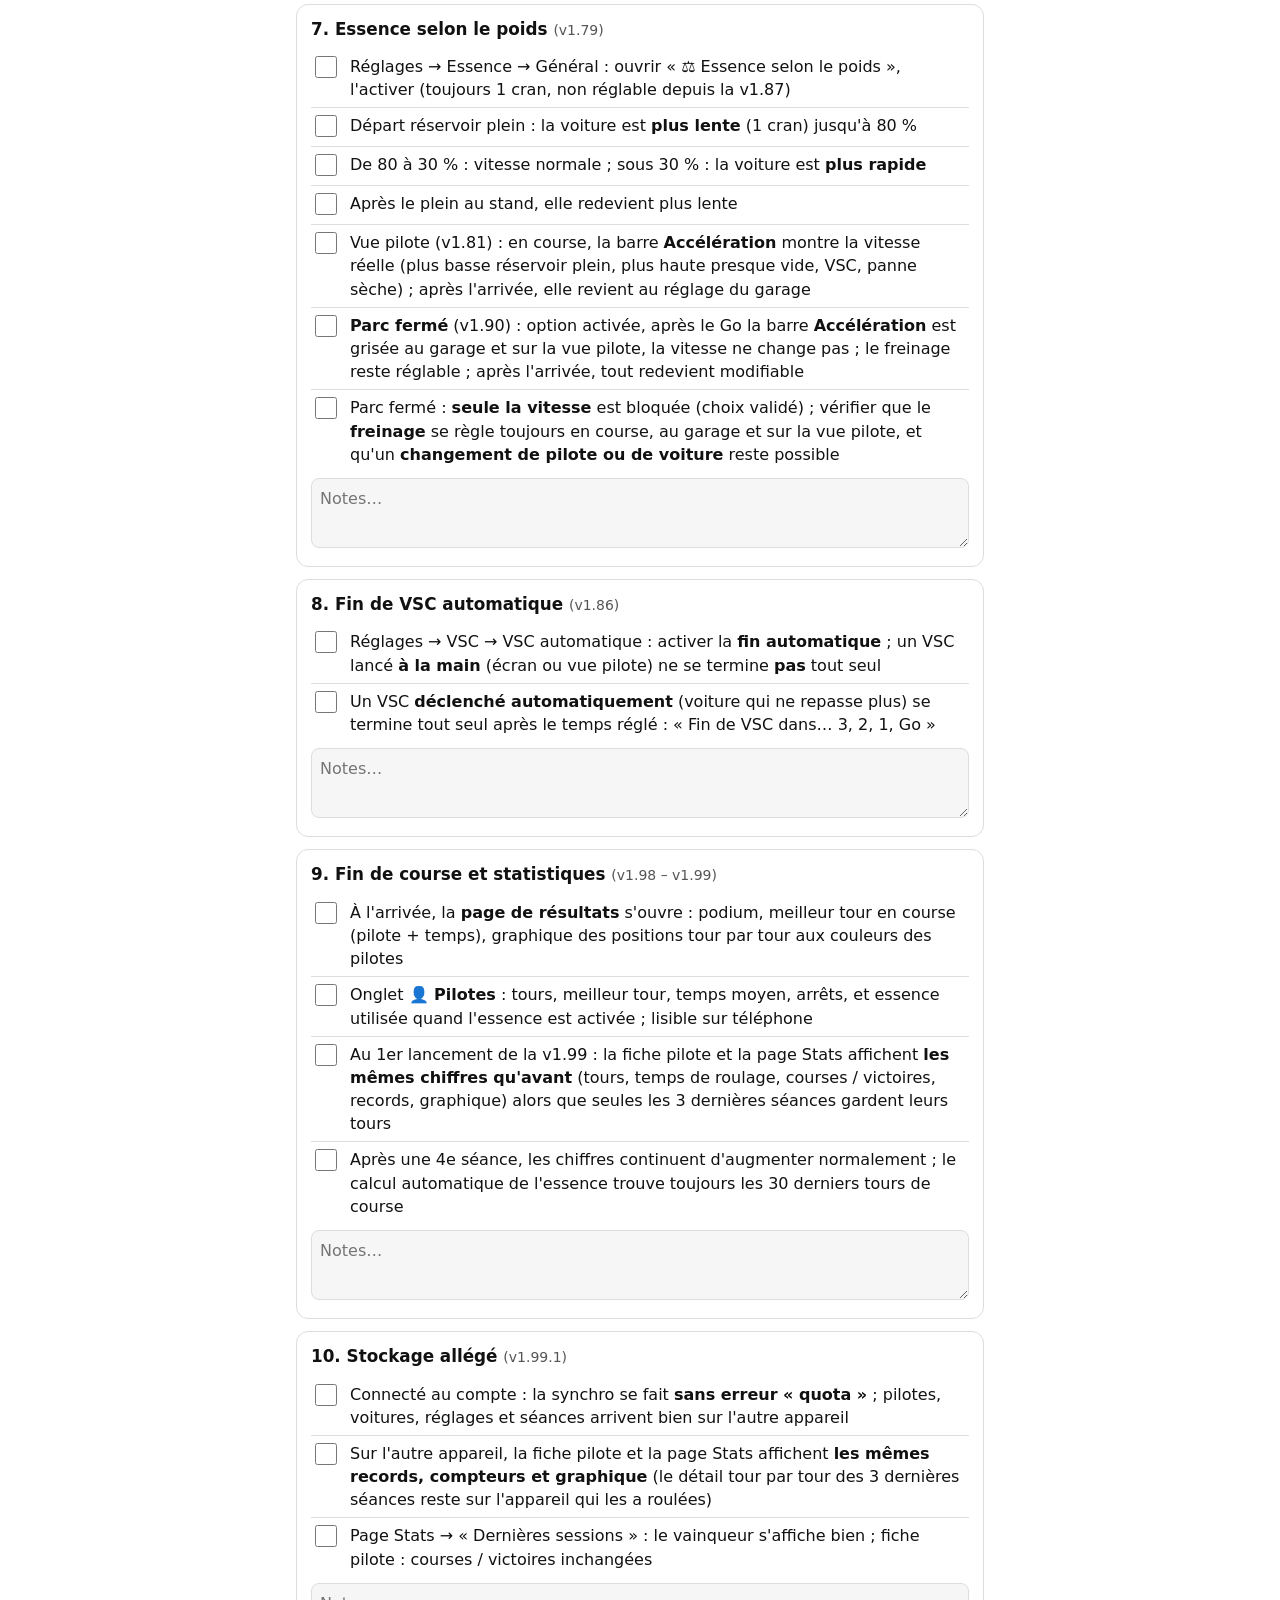
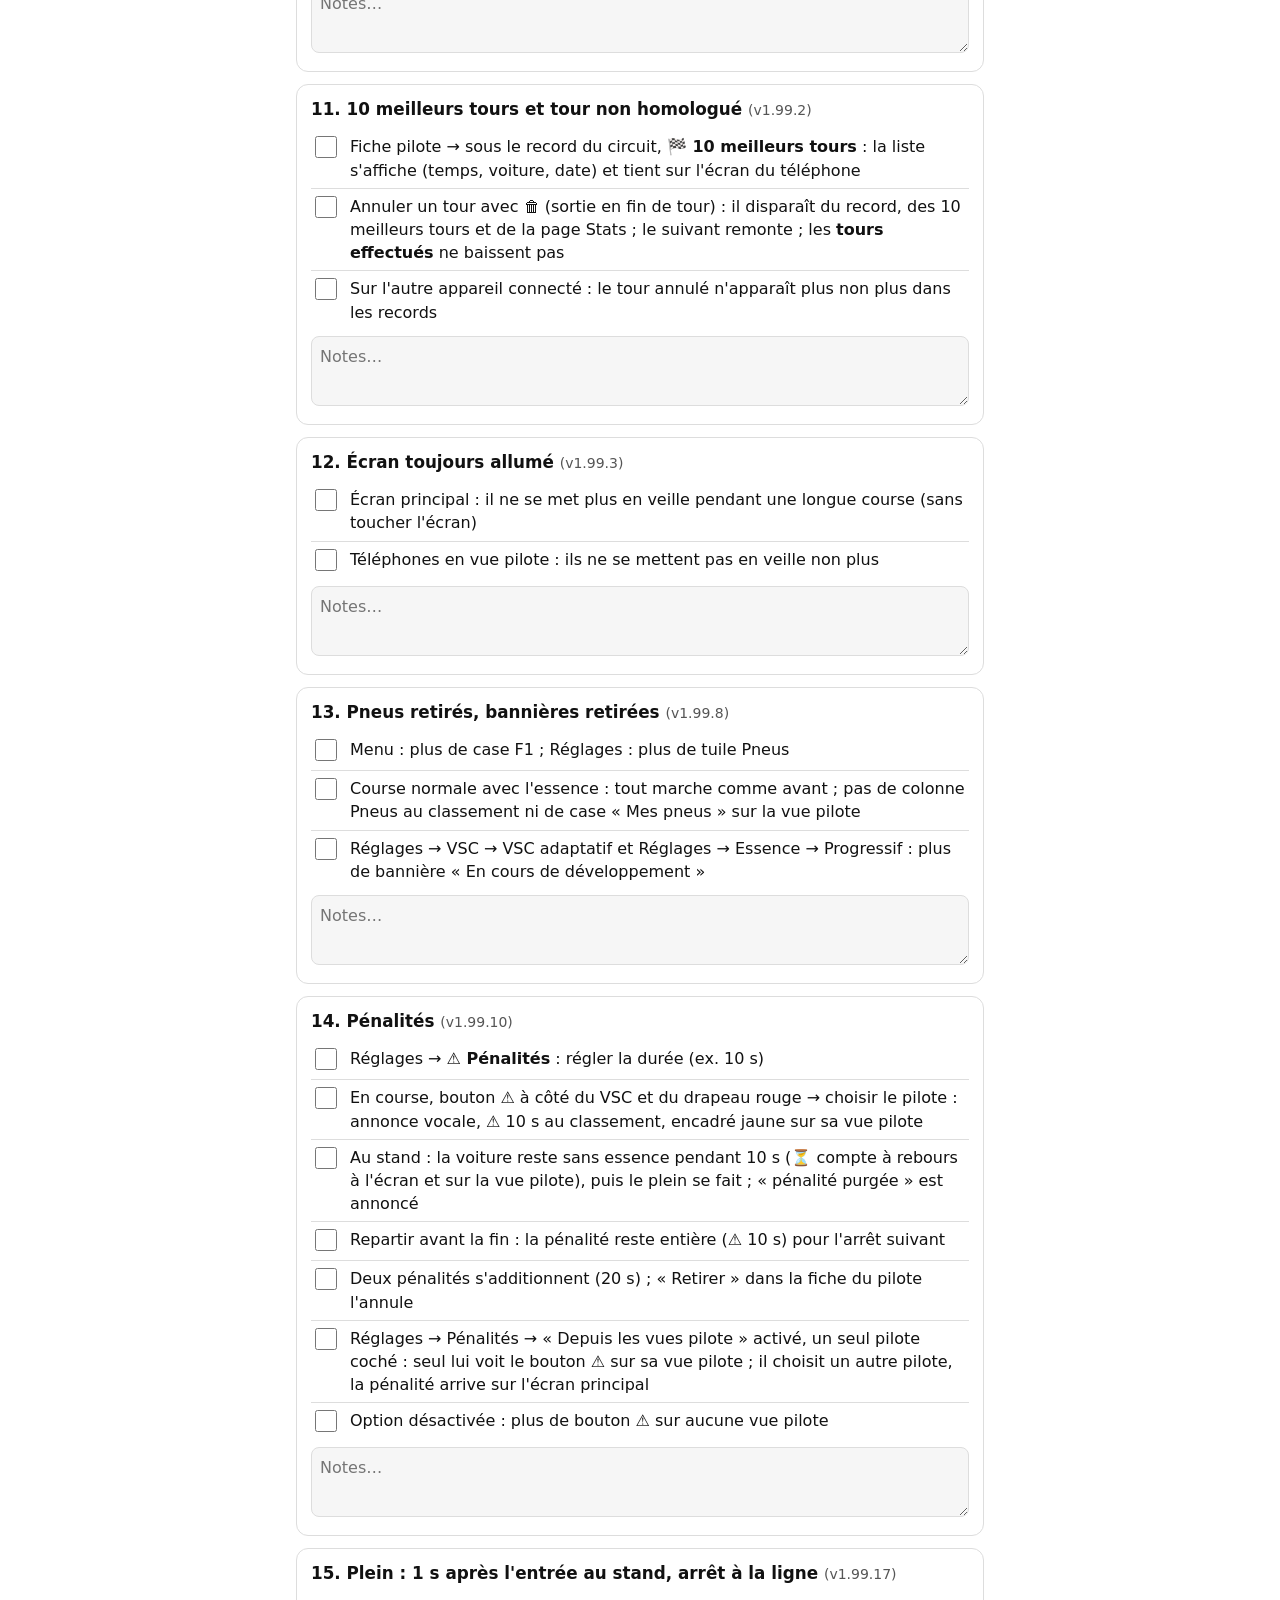
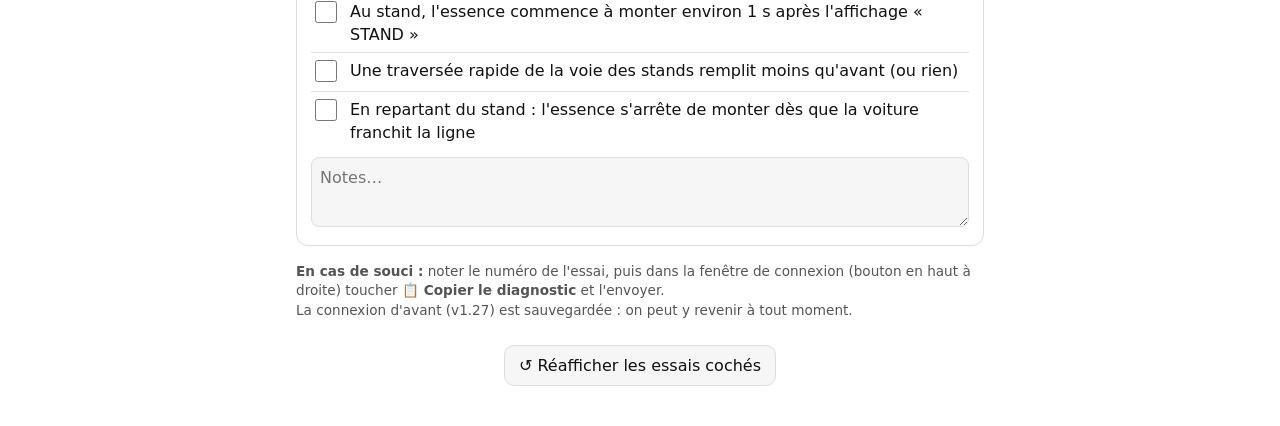
==== commit 428a0037: "v1.99.17 : le plein au stand s'arrête dès que la voiture franchit la ligne (sans attendre que la Con" ====
--- a/rapports/fiche-essais-circuit.html
+++ b/rapports/fiche-essais-circuit.html
@@ -173,9 +173,10 @@
   </section>
 
   <section>
-    <h2>15. Plein 1 s après l'entrée au stand <small>(v1.99.16)</small></h2>
+    <h2>15. Plein : 1 s après l'entrée au stand, arrêt à la ligne <small>(v1.99.17)</small></h2>
     <label><input type="checkbox"><span>Au stand, l'essence commence à monter environ 1 s après l'affichage « STAND »</span></label>
     <label><input type="checkbox"><span>Une traversée rapide de la voie des stands remplit moins qu'avant (ou rien)</span></label>
+    <label><input type="checkbox"><span>En repartant du stand : l'essence s'arrête de monter dès que la voiture franchit la ligne</span></label>
     <textarea placeholder="Notes…"></textarea>
   </section>
 
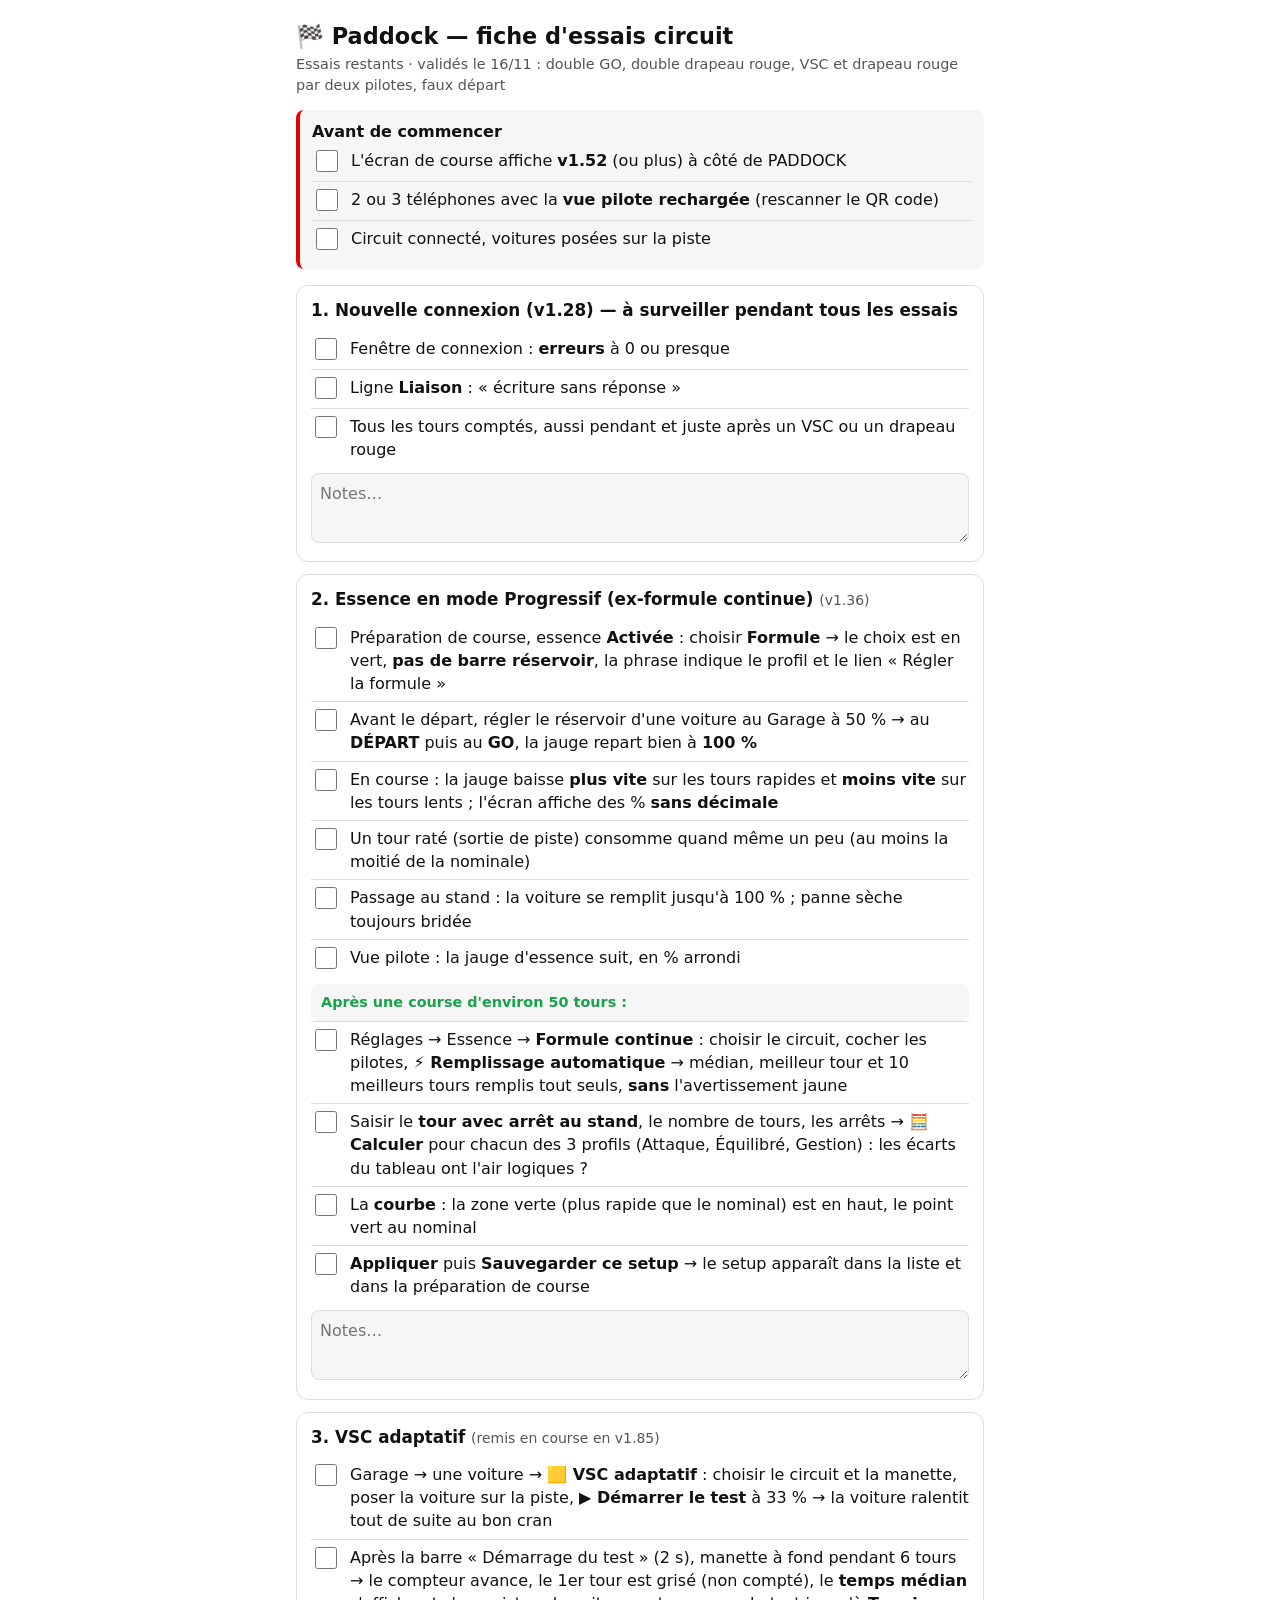
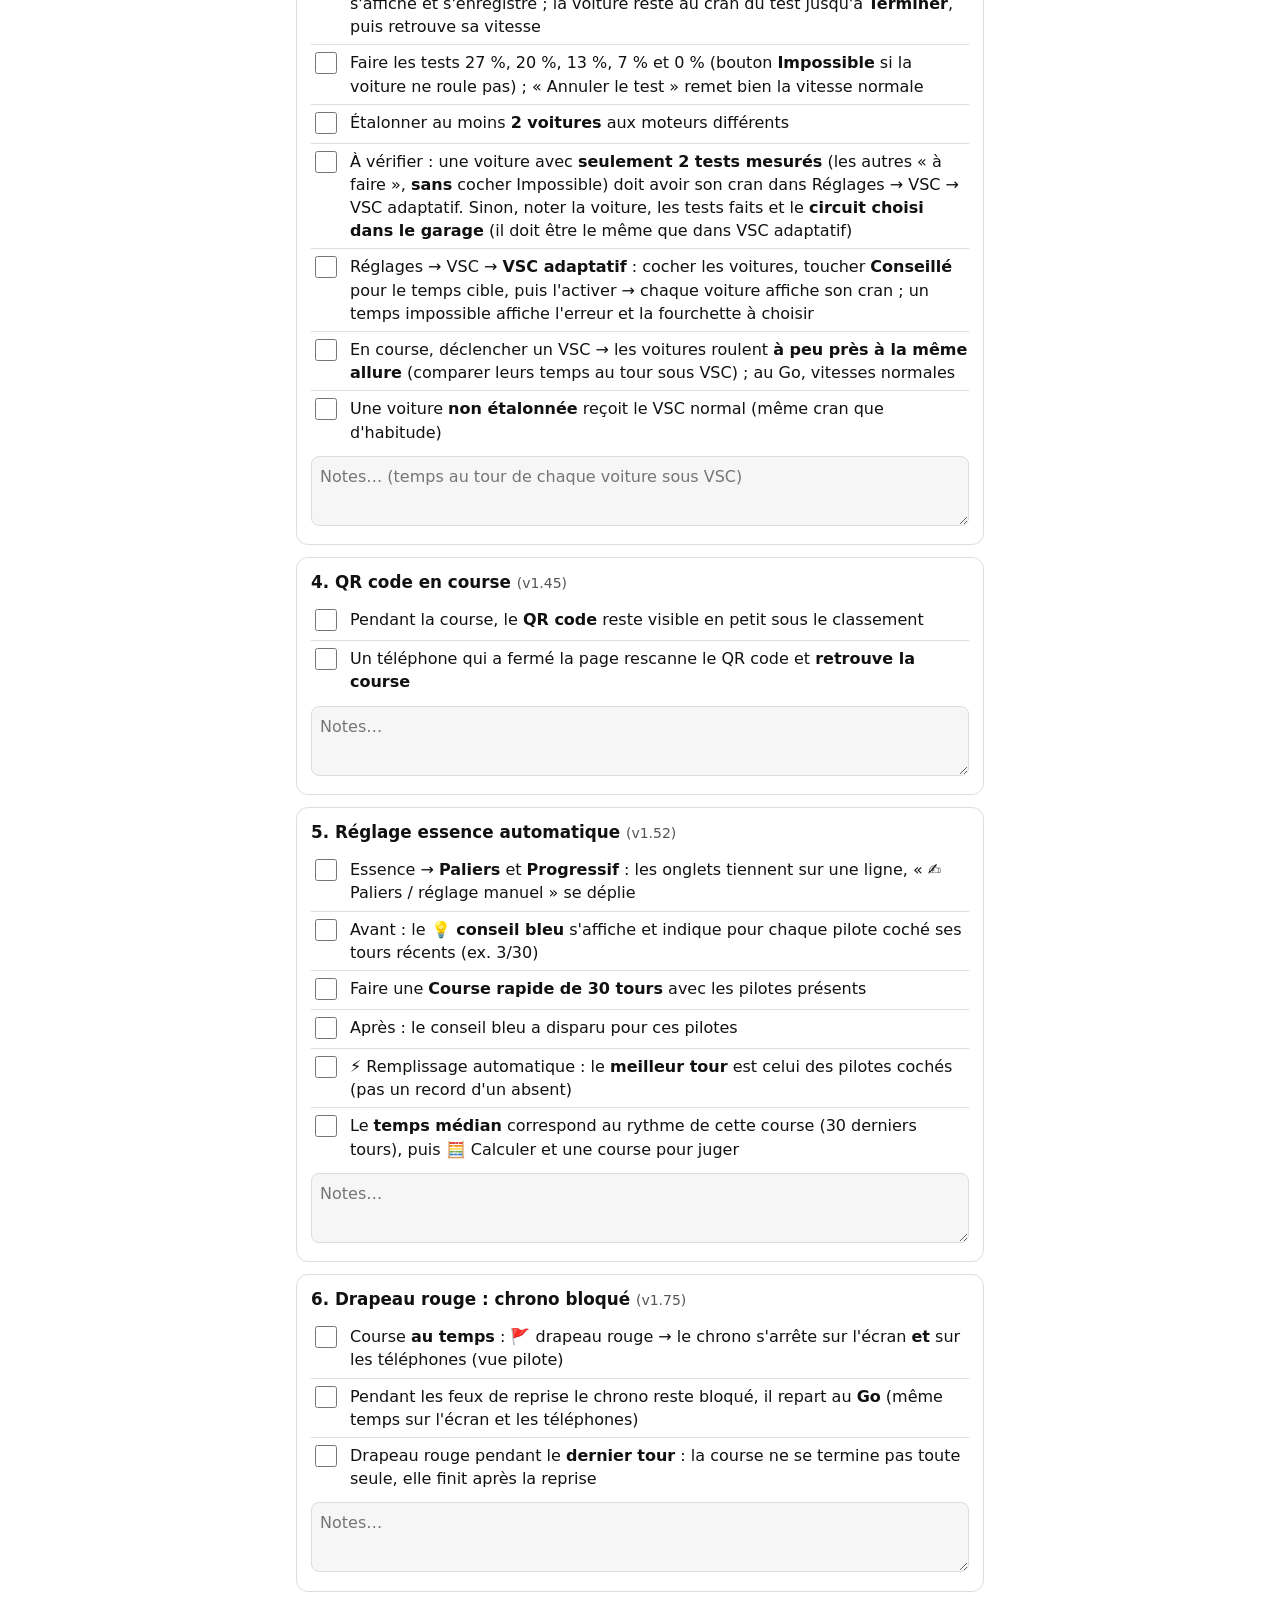
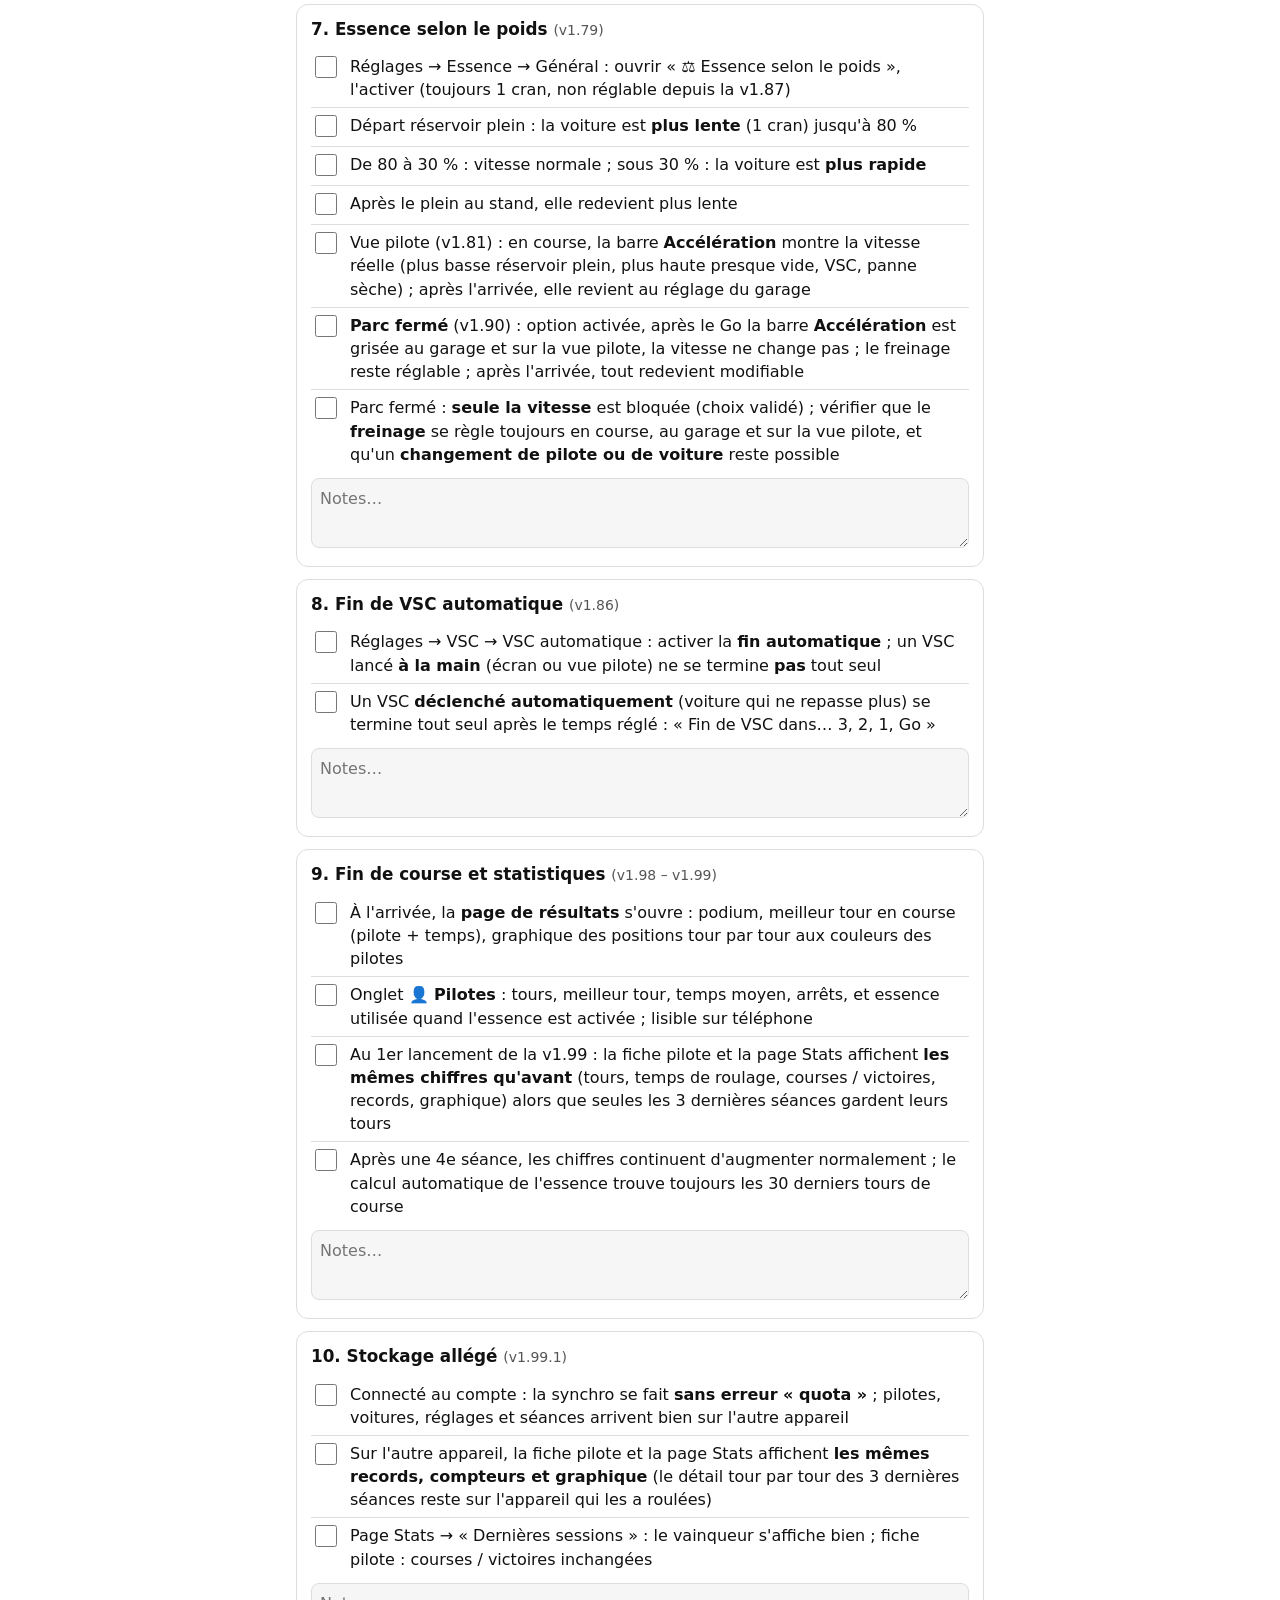
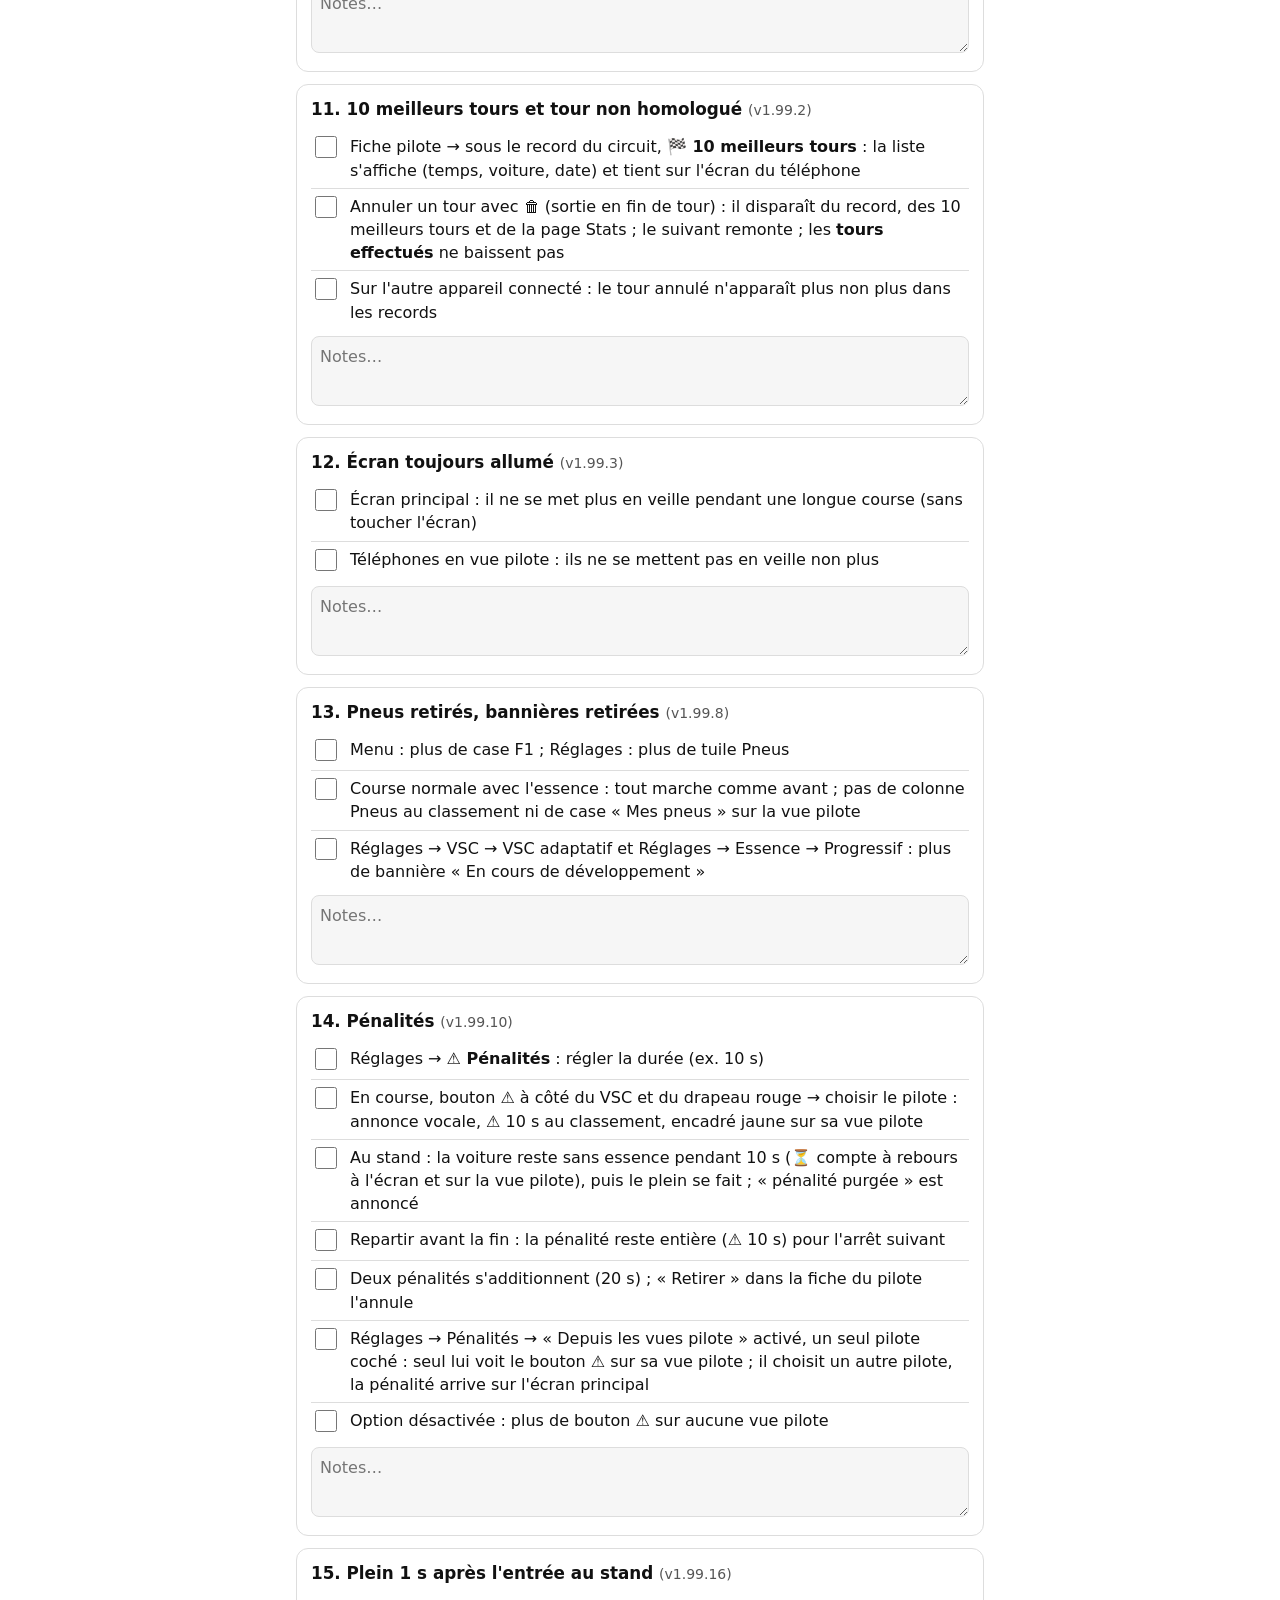
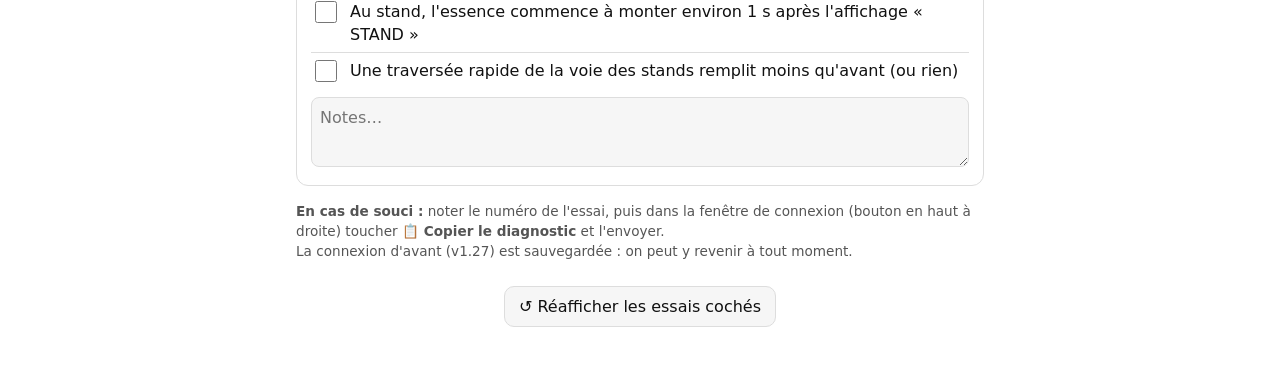
==== commit 867d8282: "v1.99.18 : retour au fonctionnement de la v1.99.16 pour la fin du plein (l'arrêt au passage de la li" ====
--- a/rapports/fiche-essais-circuit.html
+++ b/rapports/fiche-essais-circuit.html
@@ -173,10 +173,9 @@
   </section>
 
   <section>
-    <h2>15. Plein : 1 s après l'entrée au stand, arrêt à la ligne <small>(v1.99.17)</small></h2>
+    <h2>15. Plein 1 s après l'entrée au stand <small>(v1.99.16)</small></h2>
     <label><input type="checkbox"><span>Au stand, l'essence commence à monter environ 1 s après l'affichage « STAND »</span></label>
     <label><input type="checkbox"><span>Une traversée rapide de la voie des stands remplit moins qu'avant (ou rien)</span></label>
-    <label><input type="checkbox"><span>En repartant du stand : l'essence s'arrête de monter dès que la voiture franchit la ligne</span></label>
     <textarea placeholder="Notes…"></textarea>
   </section>
 
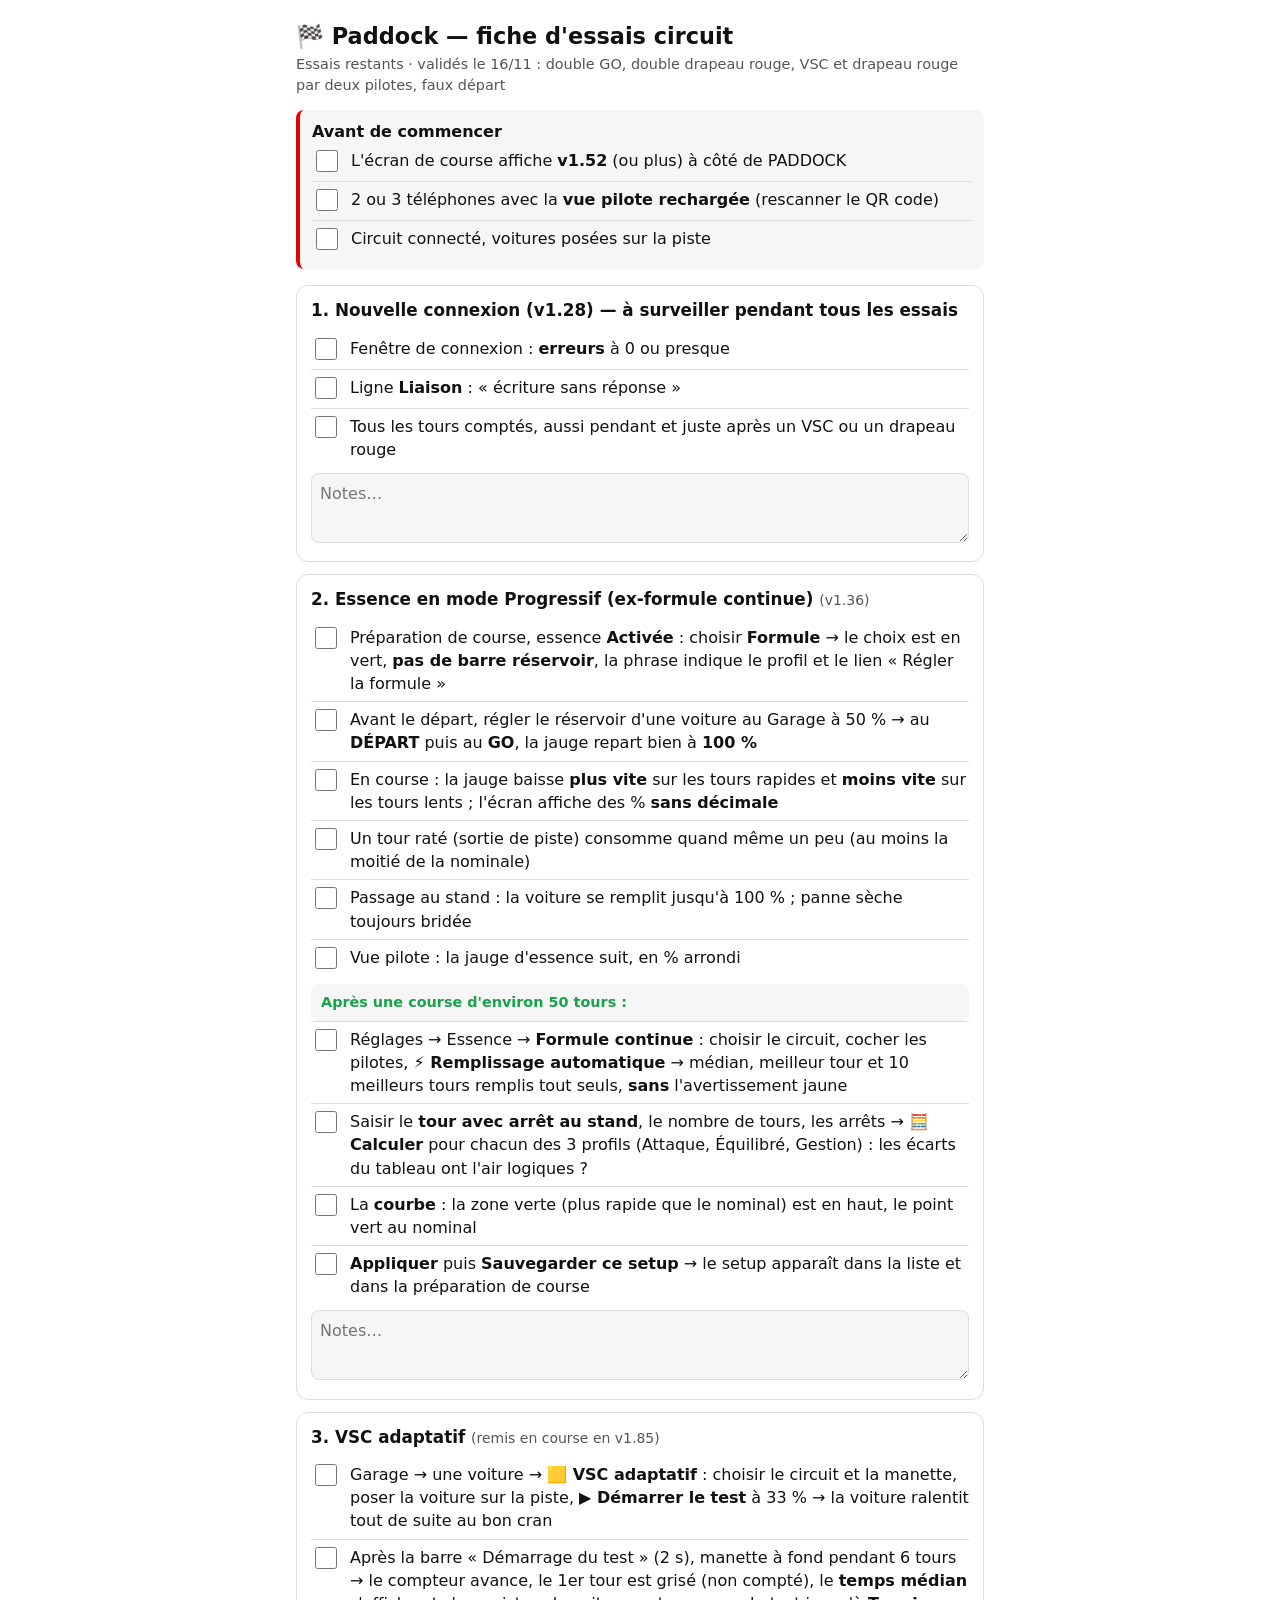
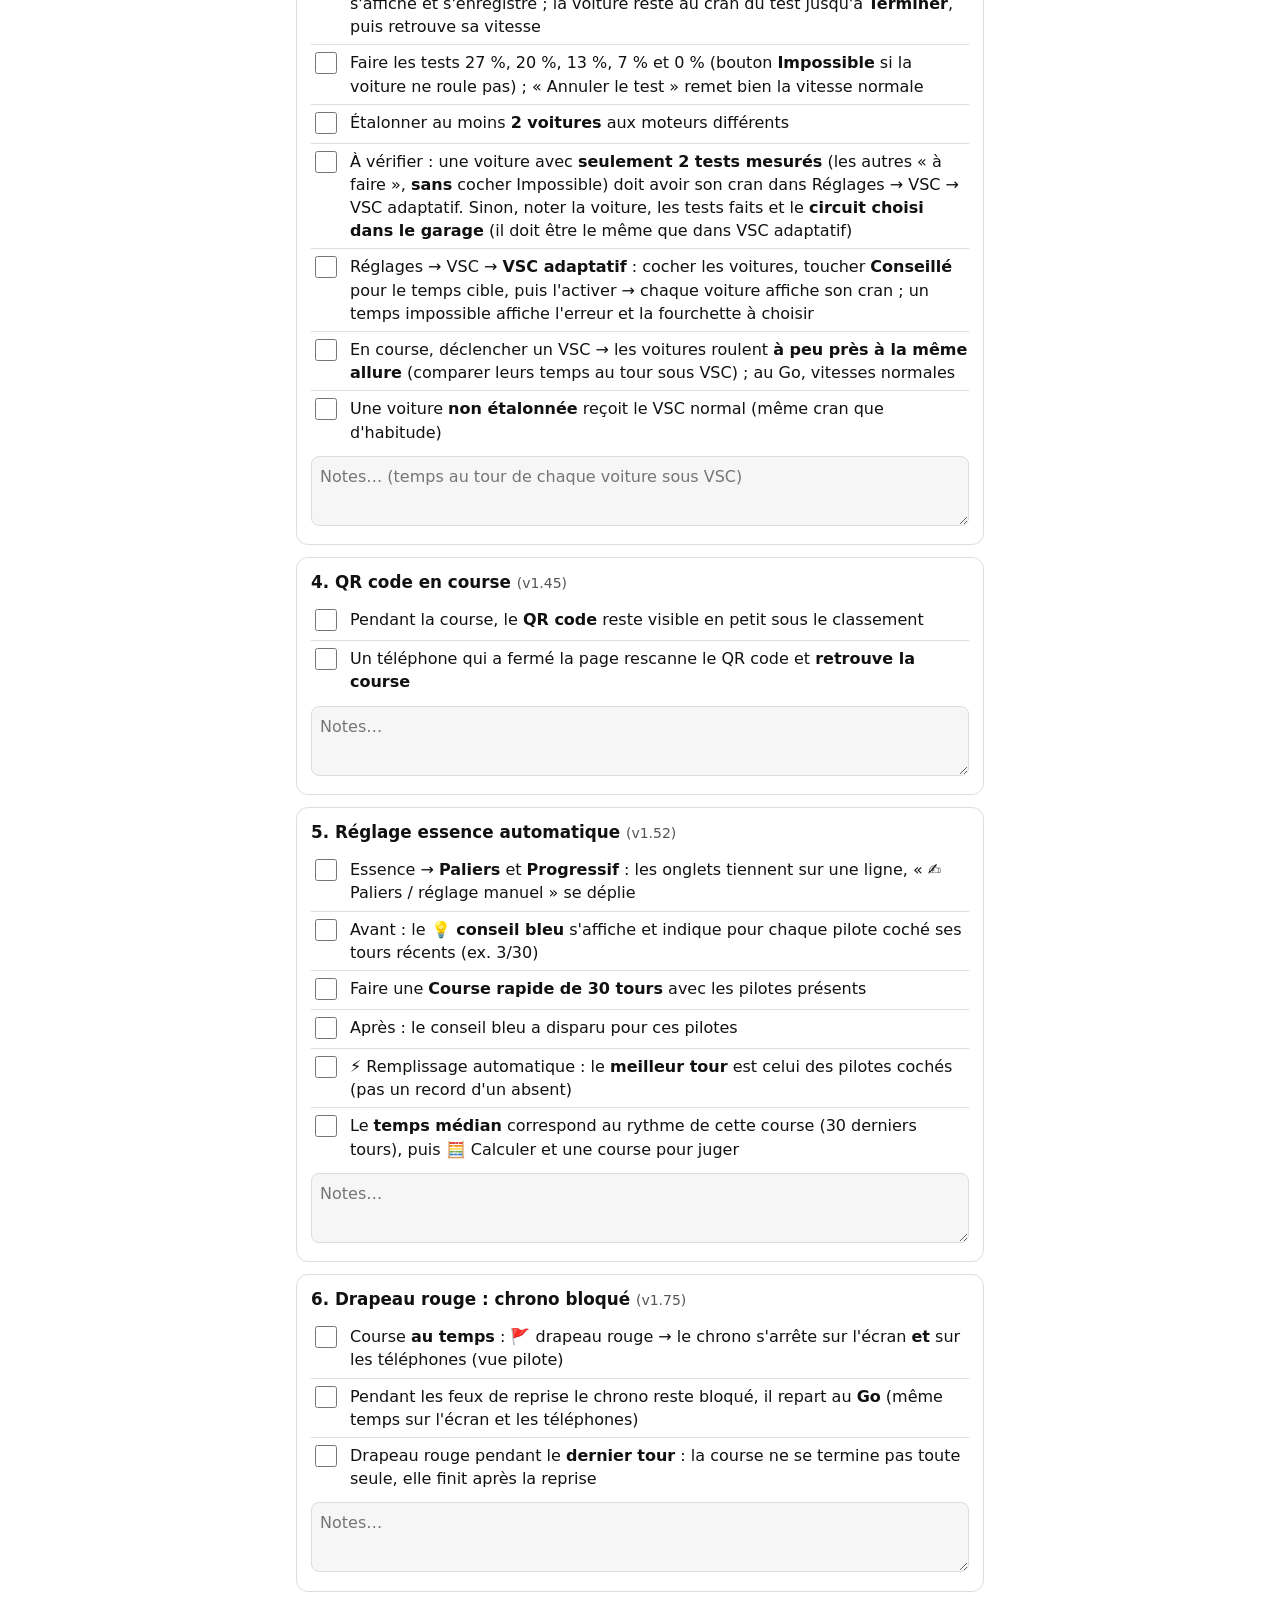
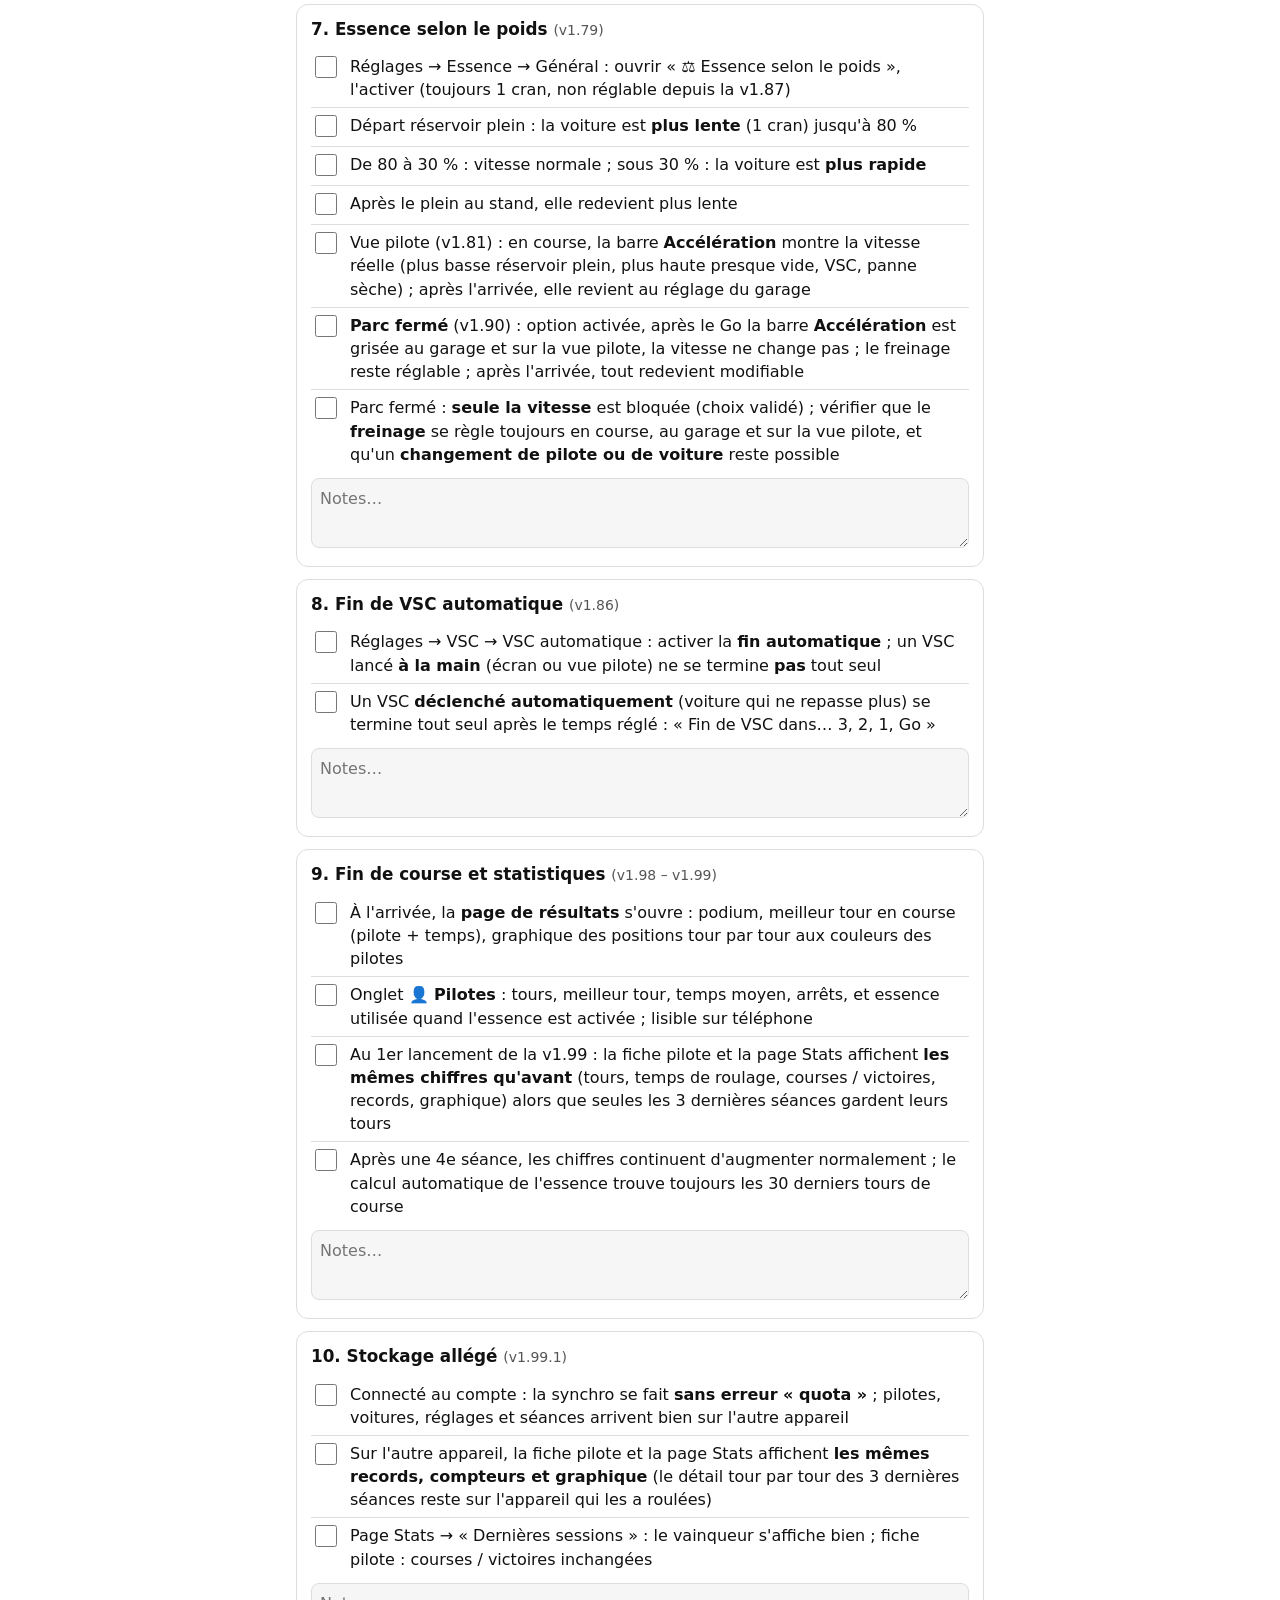
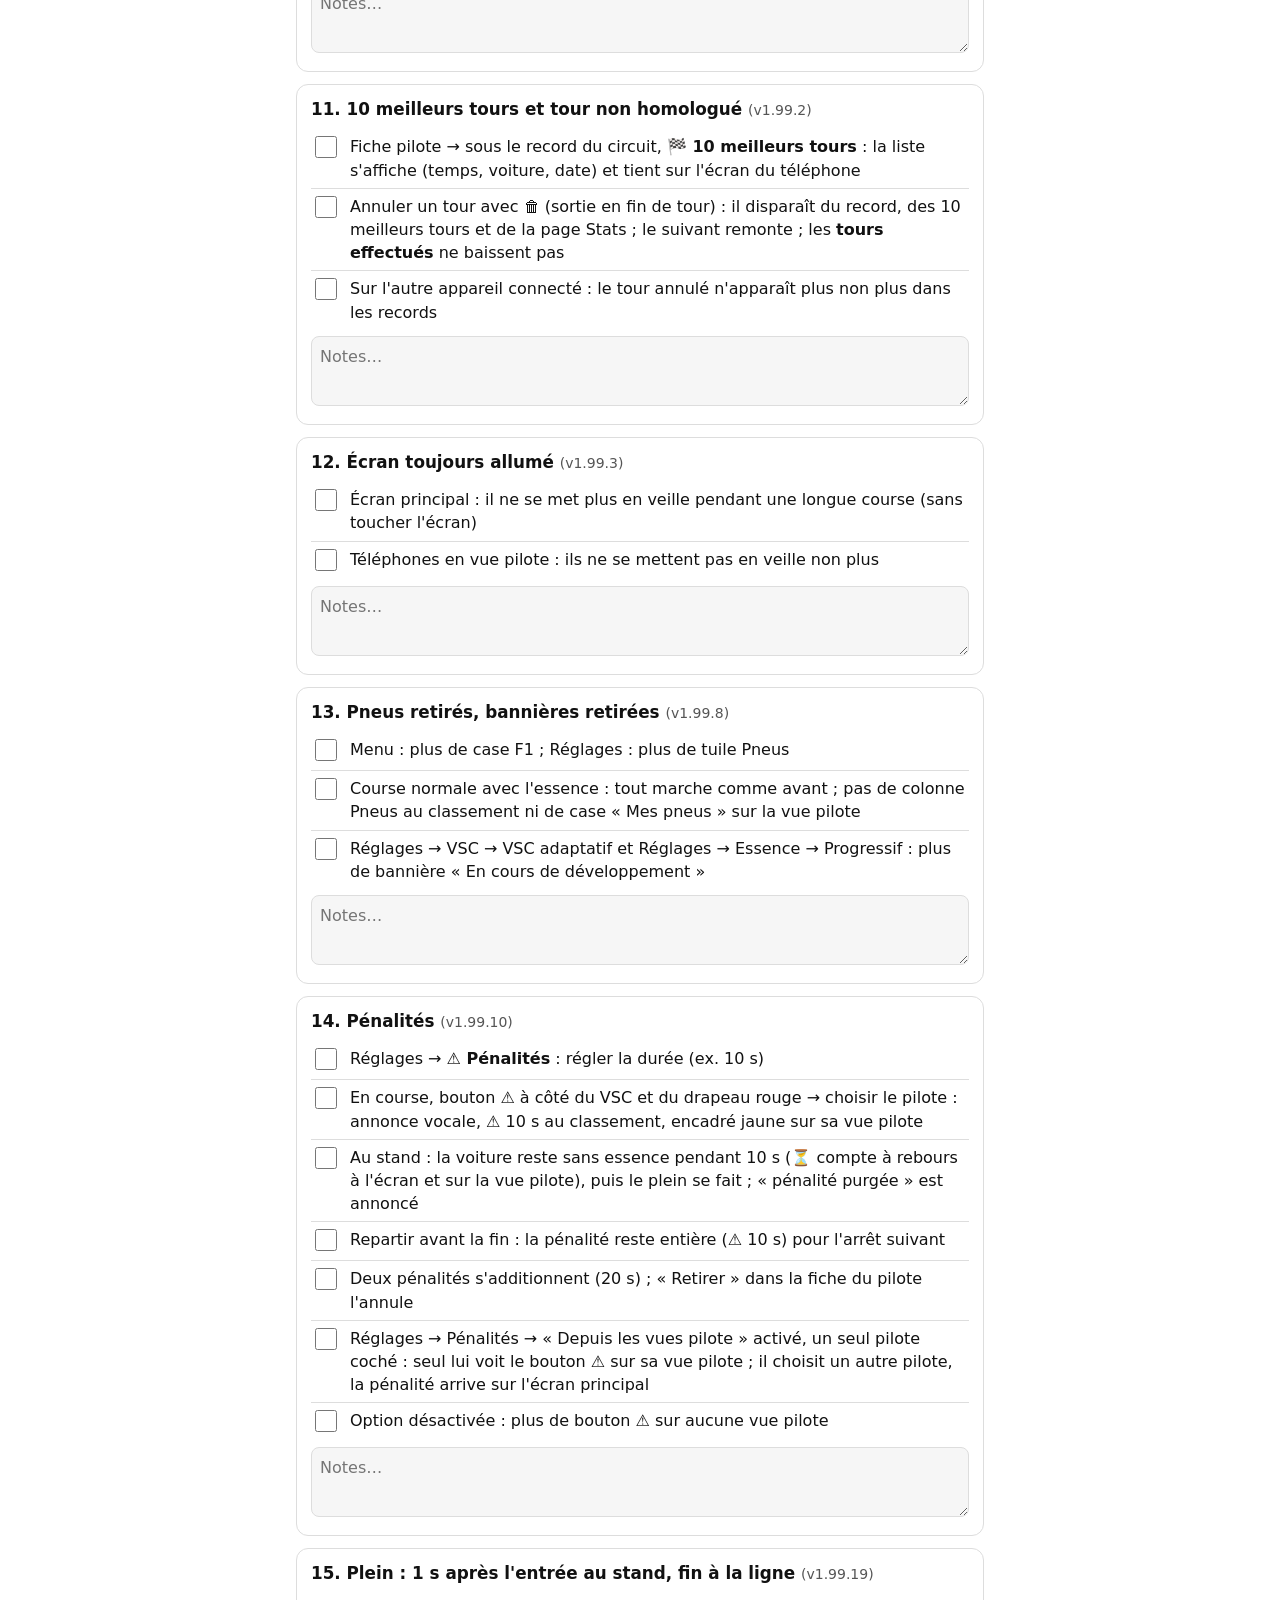
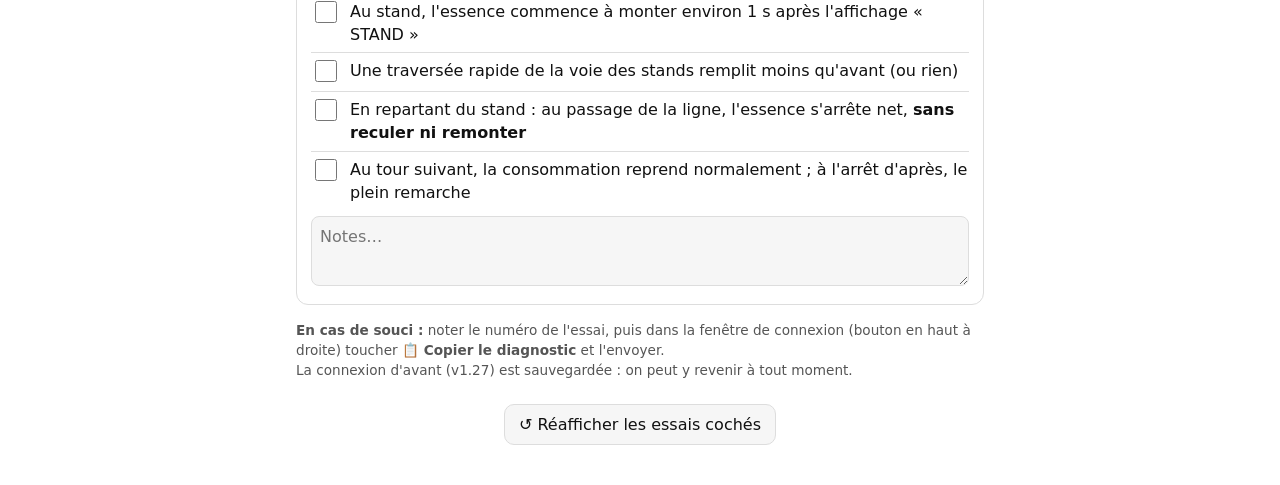
==== commit 8d54e332: "v1.99.19 : fin du plein au passage de la ligne, sans recul ni remontée : quand la voiture franchit l" ====
--- a/rapports/fiche-essais-circuit.html
+++ b/rapports/fiche-essais-circuit.html
@@ -173,9 +173,11 @@
   </section>
 
   <section>
-    <h2>15. Plein 1 s après l'entrée au stand <small>(v1.99.16)</small></h2>
+    <h2>15. Plein : 1 s après l'entrée au stand, fin à la ligne <small>(v1.99.19)</small></h2>
     <label><input type="checkbox"><span>Au stand, l'essence commence à monter environ 1 s après l'affichage « STAND »</span></label>
     <label><input type="checkbox"><span>Une traversée rapide de la voie des stands remplit moins qu'avant (ou rien)</span></label>
+    <label><input type="checkbox"><span>En repartant du stand : au passage de la ligne, l'essence s'arrête net, <b>sans reculer ni remonter</b></span></label>
+    <label><input type="checkbox"><span>Au tour suivant, la consommation reprend normalement ; à l'arrêt d'après, le plein remarche</span></label>
     <textarea placeholder="Notes…"></textarea>
   </section>
 
